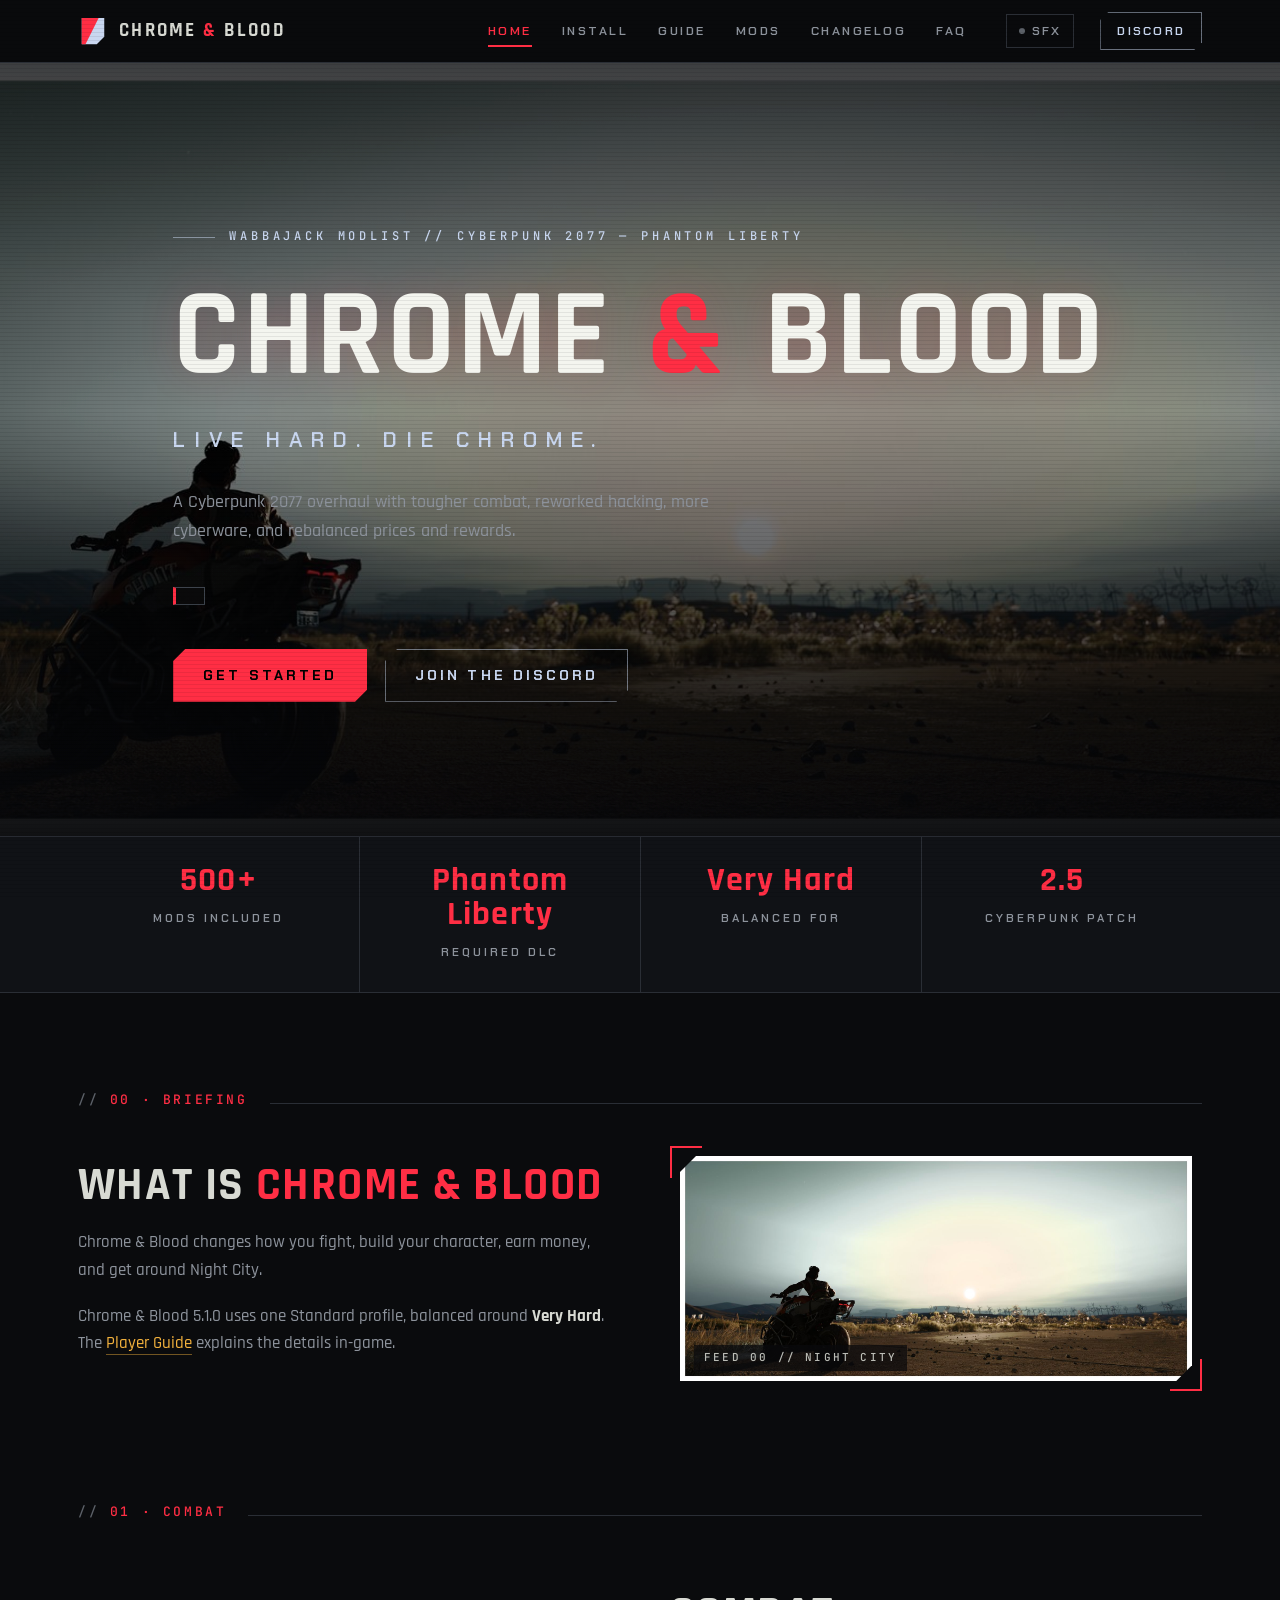
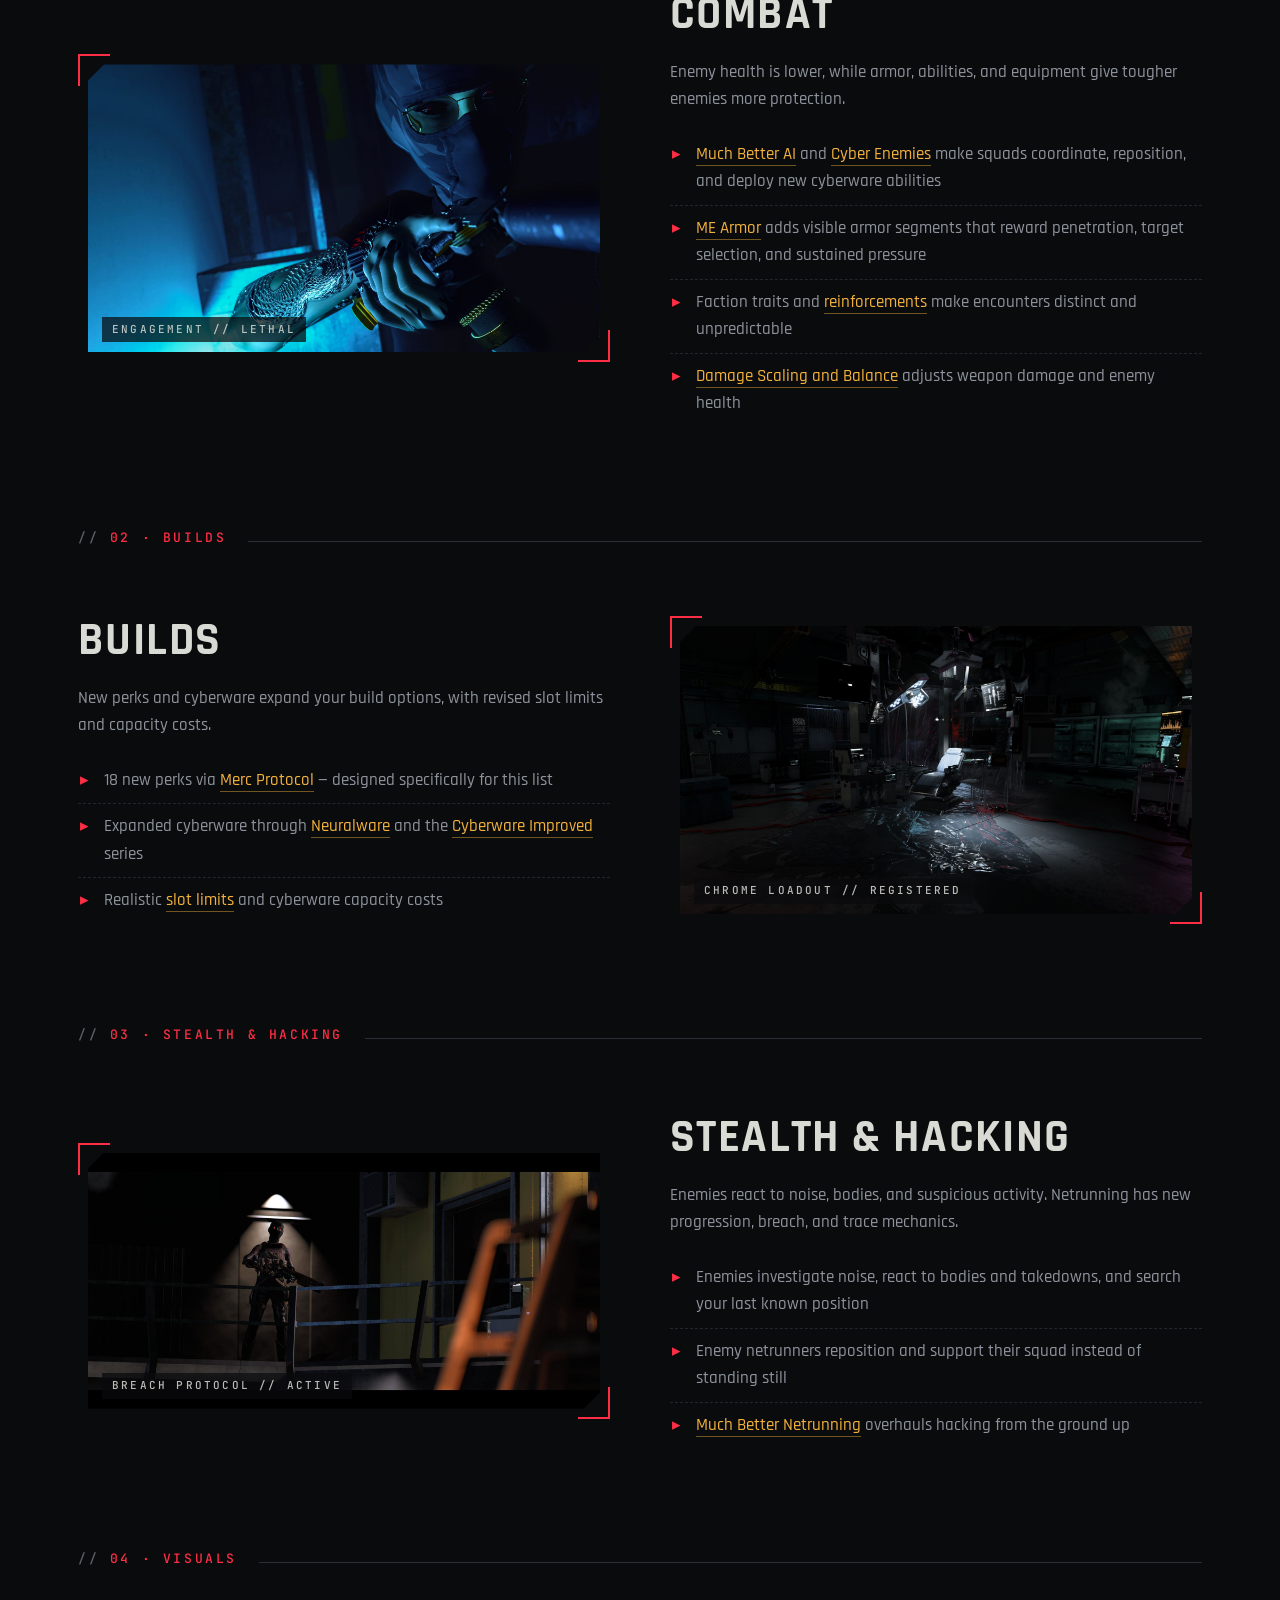
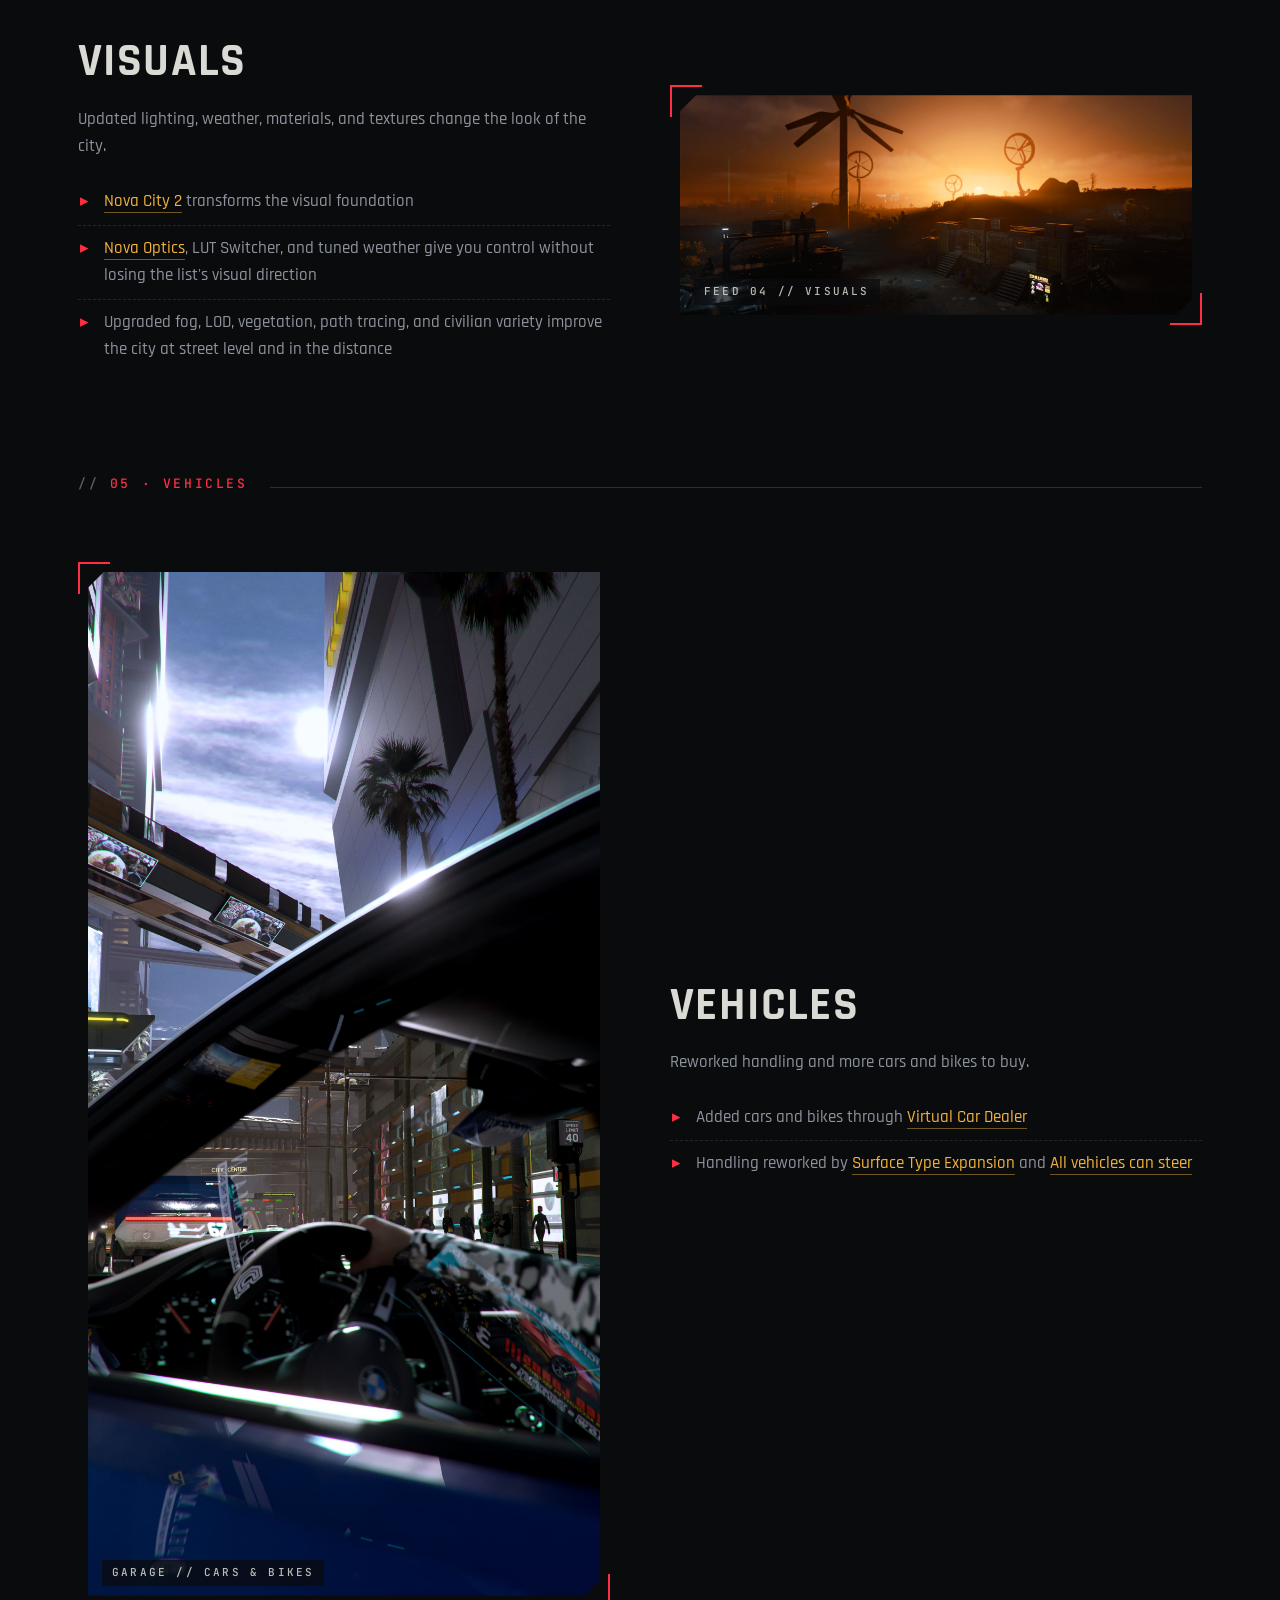
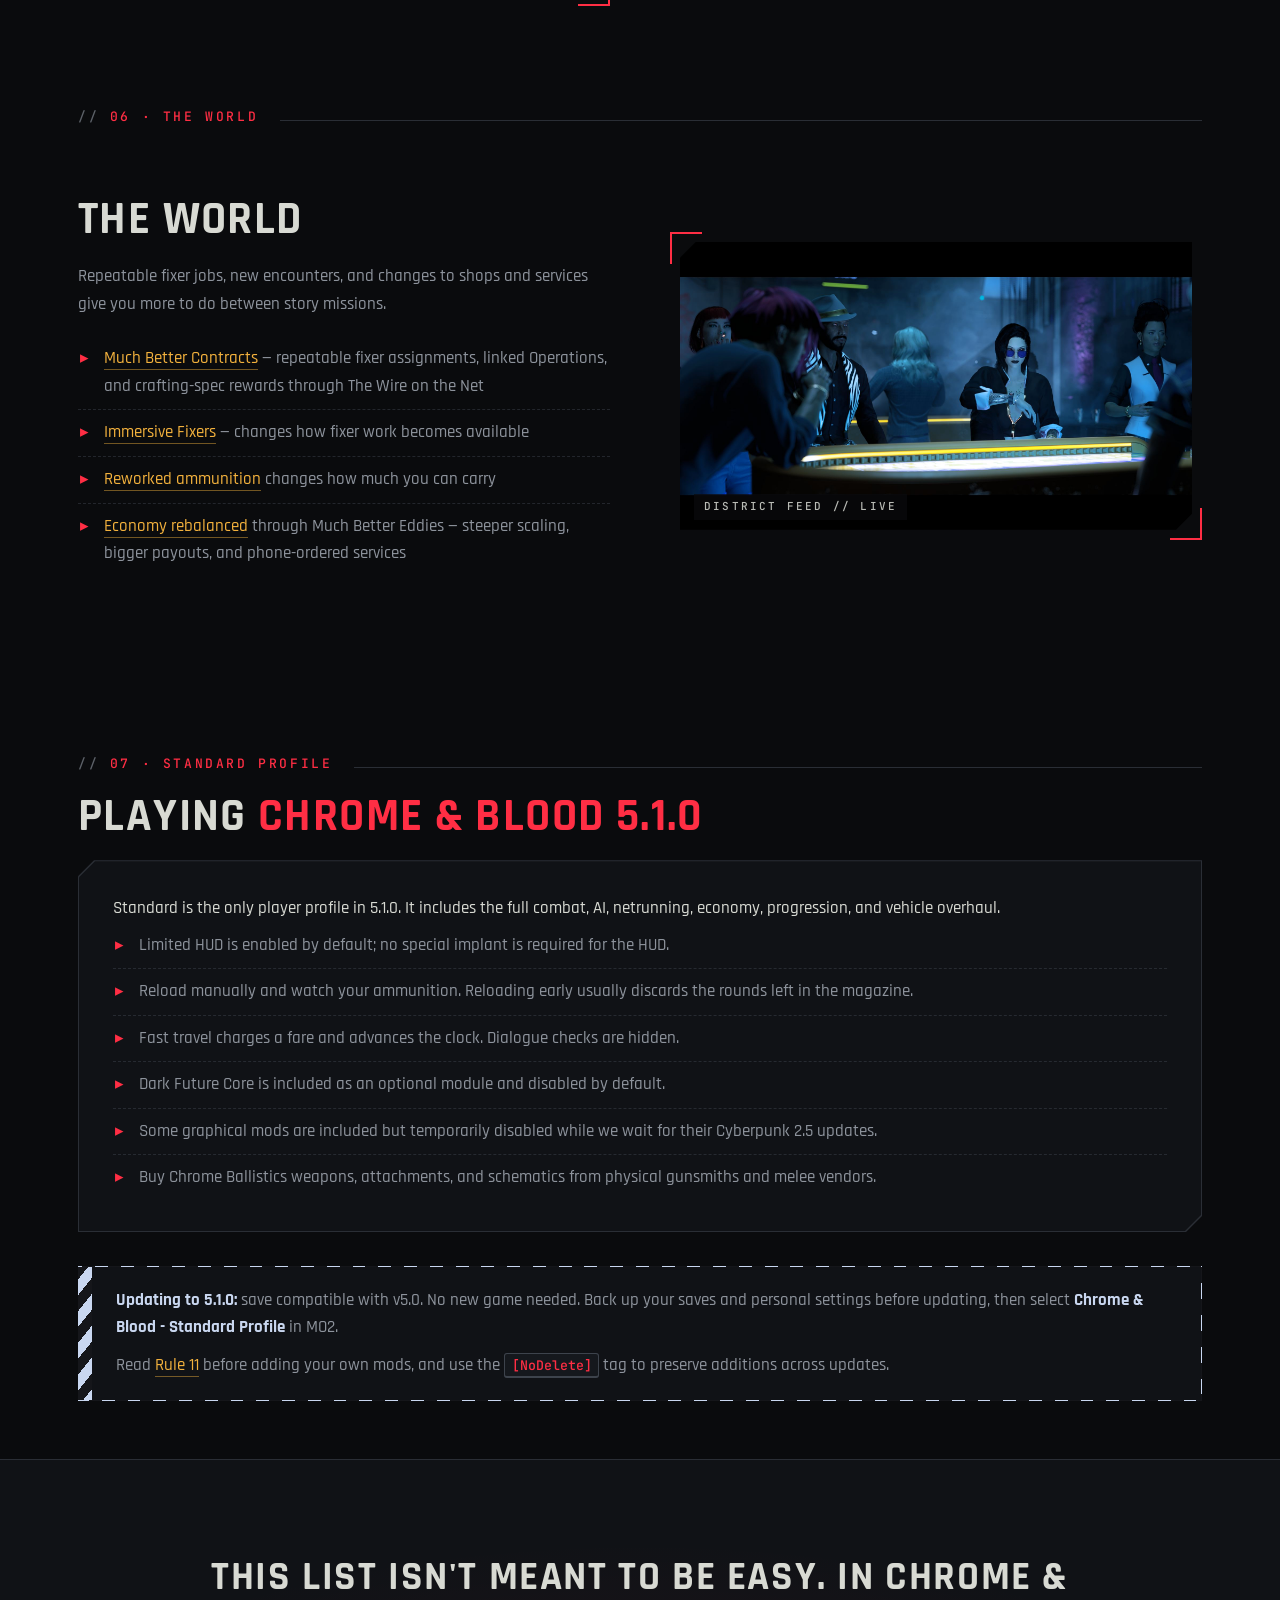
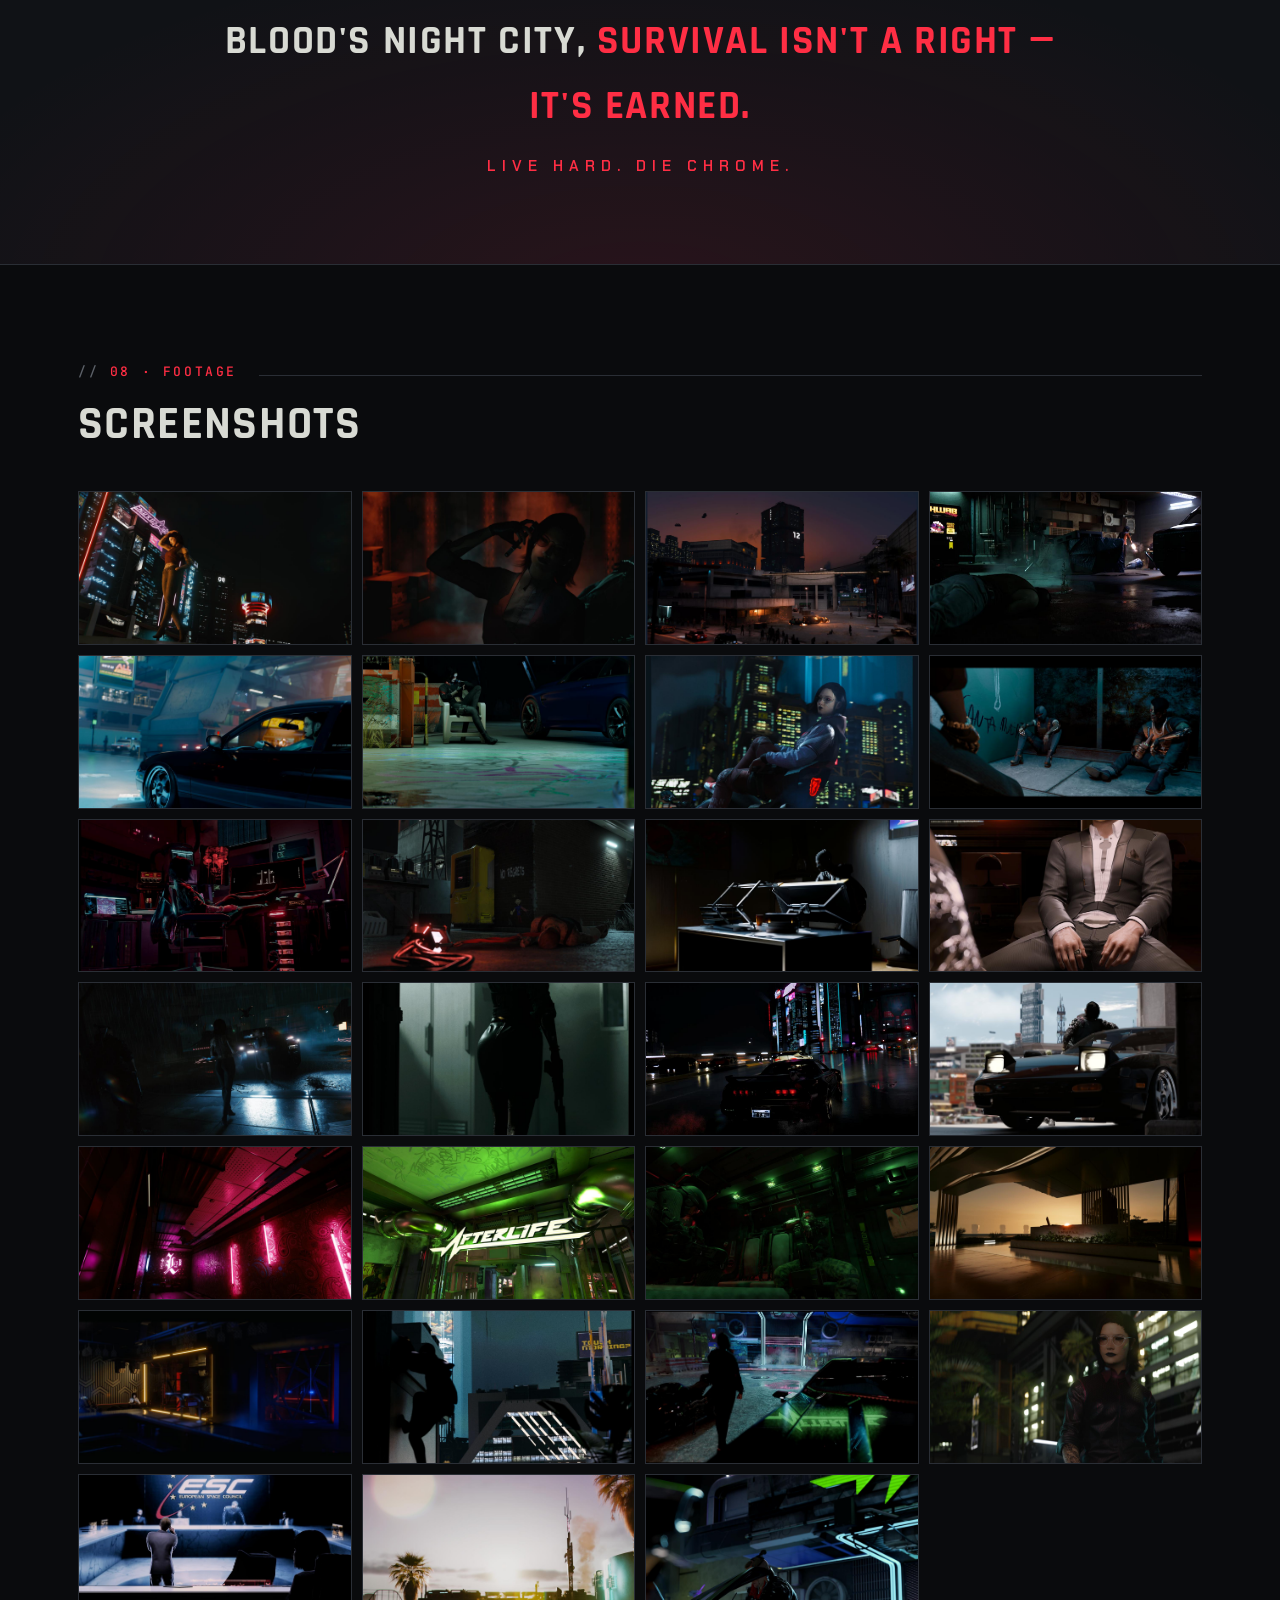
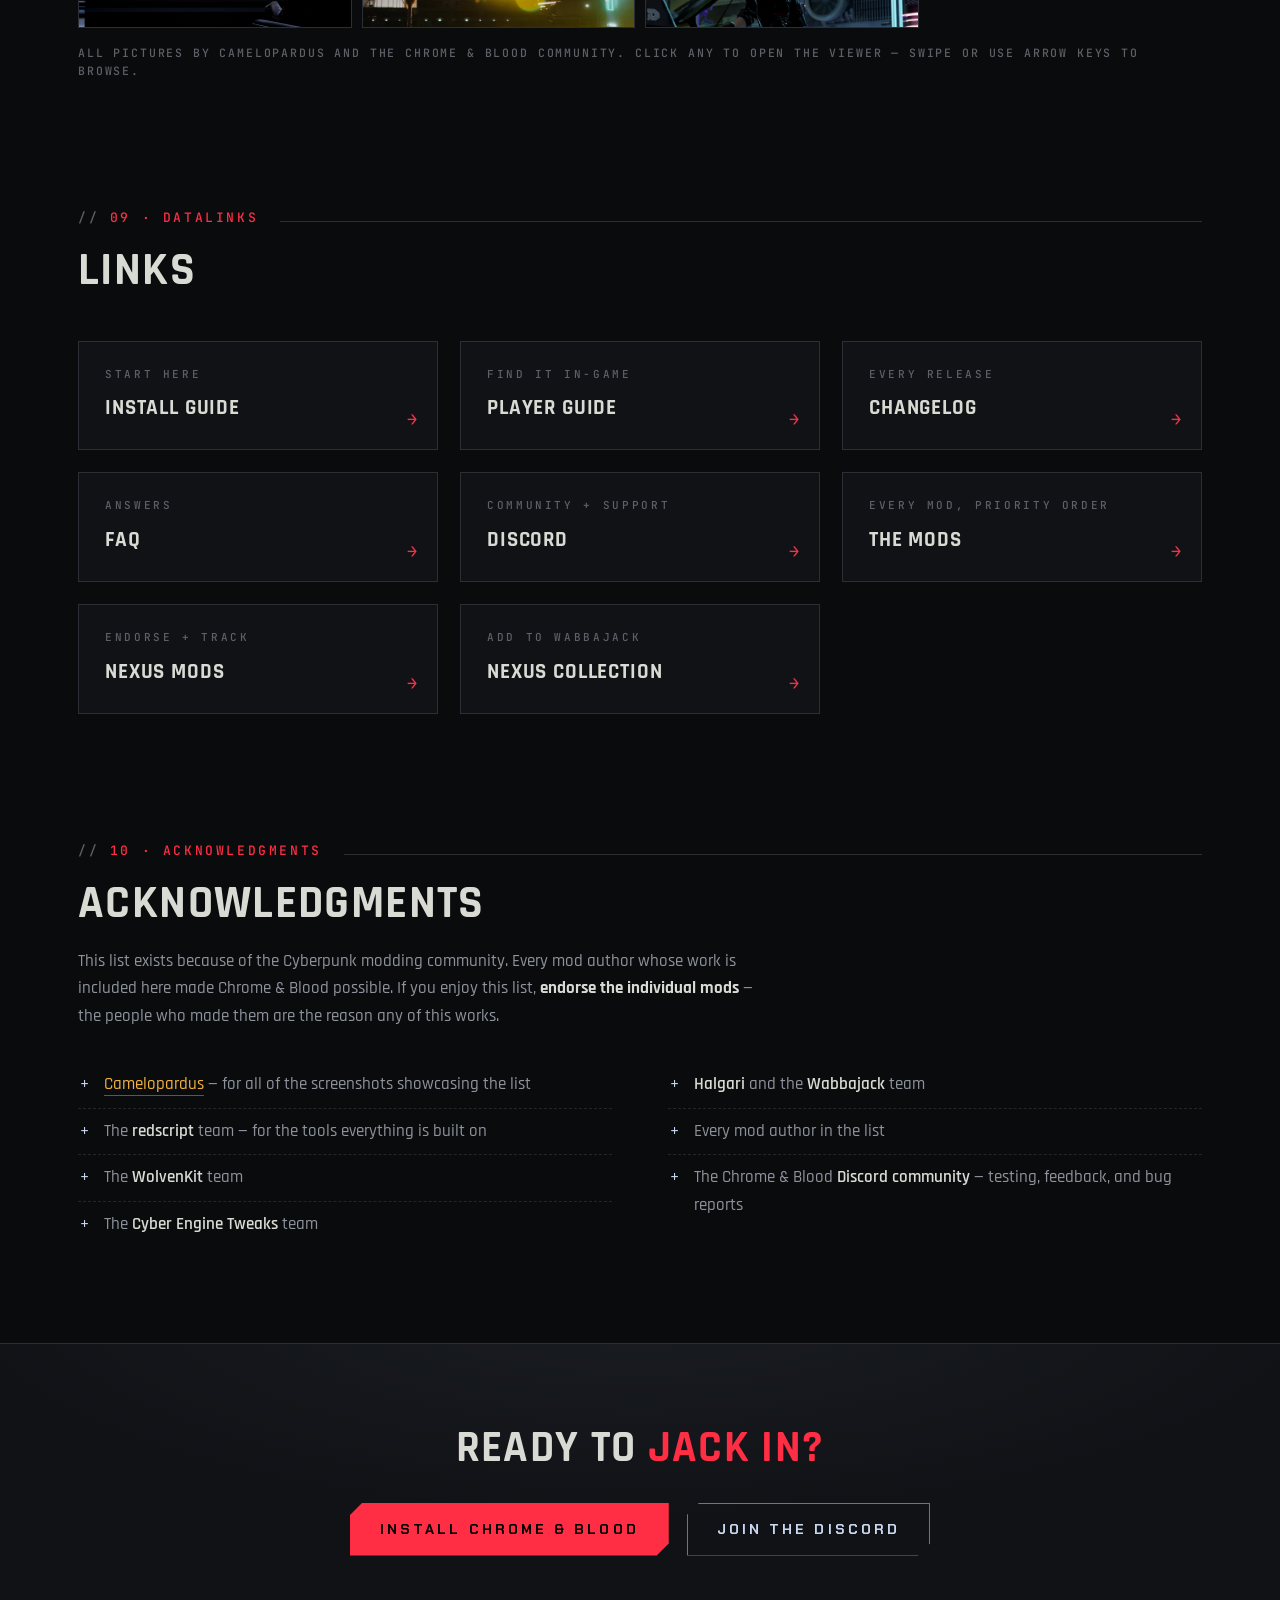
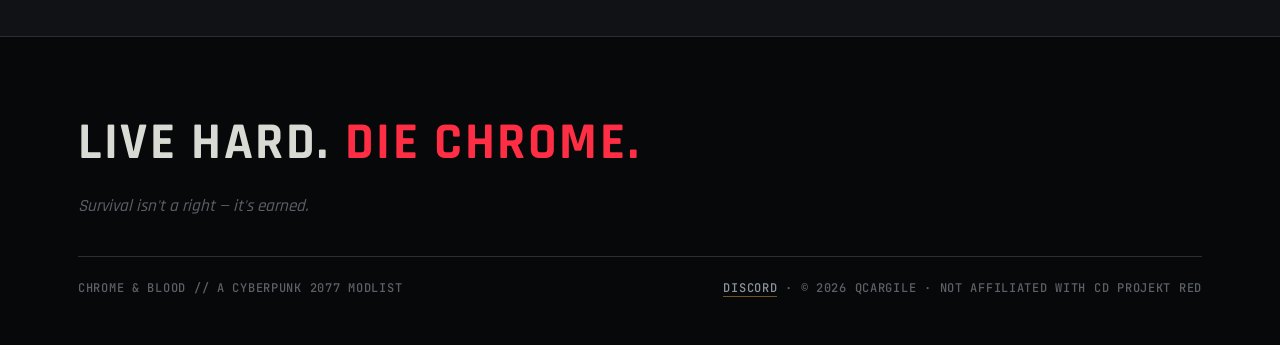
==== docs/index.html @ 41441ce8 "Publish Chrome and Blood 5.1.0 release notes" ====
<!DOCTYPE html>
<html lang="en">
<head>
<meta charset="UTF-8">
<meta name="viewport" content="width=device-width, initial-scale=1.0">
<title>Chrome &amp; Blood — A Cyberpunk 2077 Modlist</title>
<meta name="description" content="Chrome & Blood is a full overhaul of Cyberpunk 2077 for players who want Night City to fight back. One Standard profile, tuned for Very Hard. Combat is lethal, builds are everything, and nothing is handed to you.">
<meta property="og:title" content="Chrome &amp; Blood — Live Hard. Die Chrome.">
<meta property="og:description" content="A full overhaul of Cyberpunk 2077 for players who want Night City to fight back. One Standard profile. Tuned for Very Hard.">
<meta property="og:image" content="https://qcargile.github.io/Chrome-Blood/assets/img/banner.jpg">
<meta property="og:type" content="website">
<meta name="twitter:card" content="summary_large_image">
<meta name="theme-color" content="#0a0b0d">
<link rel="icon" href="data:image/svg+xml,%3Csvg xmlns='http://www.w3.org/2000/svg' viewBox='0 0 32 32'%3E%3Cpath d='M4 2h24v20l-8 8H4z' fill='%23c9d7f0'/%3E%3Cpath d='M22 2 8 30H4V2z' fill='%23ff2e44'/%3E%3C/svg%3E">
<link rel="preconnect" href="https://fonts.googleapis.com">
<link rel="preconnect" href="https://fonts.gstatic.com" crossorigin>
<link href="https://fonts.googleapis.com/css2?family=Rajdhani:wght@500;600;700&family=Chakra+Petch:wght@500;600;700&family=JetBrains+Mono:wght@400;500;700&display=swap" rel="stylesheet">
<link rel="stylesheet" href="assets/style.css?v=20261029a">
<noscript><style>.reveal { opacity: 1; transform: none; }</style></noscript>
</head>
<body>

<nav class="site-nav">
  <div class="wrap">
    <a class="brand" href="index.html">
      <svg class="brand-mark" viewBox="0 0 32 32" aria-hidden="true"><path d="M4 2h24v20l-8 8H4z" fill="#c9d7f0"/><path d="M22 2 8 30H4V2z" fill="#ff2e44"/></svg>
      <span class="brand-name">Chrome <b>&amp;</b> Blood</span>
    </a>
    <div class="nav-links">
      <a href="index.html">Home</a>
      <a href="install.html">Install</a>
      <a href="guide.html">Guide</a>
      <a href="mods.html">Mods</a>
      <a href="changelog.html">Changelog</a>
      <a href="faq.html">FAQ</a>
    </div>
    <a class="nav-cta" href="https://discord.gg/U65Nhdcns8" target="_blank" rel="noopener">Discord</a>
  </div>
</nav>

<header class="hero">
  <div class="hero-bg" aria-hidden="true"></div>
  <div class="hero-sweep" aria-hidden="true"></div>
  <div class="wrap hero-inner">
    <p class="hero-kicker">Wabbajack modlist // Cyberpunk 2077 — Phantom Liberty</p>
    <h1 class="hero-title">Chrome <span class="amp">&amp;</span> Blood</h1>
    <p class="hero-tag">Live Hard. Die Chrome.</p>
    <p class="hero-sub">A Cyberpunk 2077 overhaul with tougher combat, reworked hacking, more cyberware, and rebalanced prices and rewards.</p>
    <p class="rel-chip" id="relchip" hidden></p>
    <div class="btn-row">
      <a class="btn btn-primary" href="install.html">Get Started</a>
      <a class="btn btn-ghost" href="https://discord.gg/U65Nhdcns8" target="_blank" rel="noopener">Join the Discord</a>
    </div>
  </div>
</header>

<div class="stat-strip">
  <div class="wrap">
    <div class="stat"><b>500+</b><span>Mods Included</span></div>
    <div class="stat"><b>Phantom Liberty</b><span>Required DLC</span></div>
    <div class="stat"><b>Very Hard</b><span>Balanced For</span></div>
    <div class="stat"><b>2.5</b><span>Cyberpunk Patch</span></div>
  </div>
</div>

<section class="block" id="what">
  <div class="wrap">
    <div class="sec-head"><span class="sec-tag">00 · BRIEFING</span><span class="rule"></span></div>
    <div class="pillar reveal" style="padding-top:18px;">
      <div class="pillar-copy">
        <h2 class="sec-title">What is <span class="accent">Chrome &amp; Blood</span></h2>
        <p>Chrome &amp; Blood changes how you fight, build your character, earn money, and get around Night City.</p>
        <p>Chrome &amp; Blood 5.1.0 uses one Standard profile, balanced around <strong>Very Hard</strong>. The <a href="guide.html">Player Guide</a> explains the details in-game.</p>
      </div>
      <figure class="pillar-media frame reveal">
        <img src="assets/img/whatis.jpg" alt="V overlooking Night City" loading="lazy">
        <figcaption>FEED 00 // NIGHT CITY</figcaption>
      </figure>
    </div>
  </div>
</section>

<section class="block" id="systems" style="padding-top:30px;">
  <div class="wrap">
    <div class="sec-head"><span class="sec-tag">01 · COMBAT</span><span class="rule"></span></div>
    <div class="pillar flip">
      <div class="pillar-copy reveal">
        <h2 class="sec-title">Combat</h2>
        <p>Enemy health is lower, while armor, abilities, and equipment give tougher enemies more protection.</p>
        <ul class="feature-list">
          <li><a href="https://www.nexusmods.com/cyberpunk2077/mods/31402" target="_blank" rel="noopener">Much Better AI</a> and <a href="https://www.nexusmods.com/cyberpunk2077/mods/30585" target="_blank" rel="noopener">Cyber Enemies</a> make squads coordinate, reposition, and deploy new cyberware abilities</li>
          <li><a href="https://www.nexusmods.com/cyberpunk2077/mods/30548" target="_blank" rel="noopener">ME Armor</a> adds visible armor segments that reward penetration, target selection, and sustained pressure</li>
          <li>Faction traits and <a href="https://www.nexusmods.com/cyberpunk2077/mods/21532" target="_blank" rel="noopener">reinforcements</a> make encounters distinct and unpredictable</li>
          <li><a href="https://www.nexusmods.com/cyberpunk2077/mods/21865" target="_blank" rel="noopener">Damage Scaling and Balance</a> adjusts weapon damage and enemy health</li>
        </ul>
      </div>
      <figure class="pillar-media frame reveal">
        <img src="assets/img/combat.jpg" alt="Firefight in Night City" loading="lazy">
        <figcaption>ENGAGEMENT // LETHAL</figcaption>
      </figure>
    </div>

    <div class="sec-head" style="margin-top:50px;"><span class="sec-tag">02 · BUILDS</span><span class="rule"></span></div>
    <div class="pillar">
      <div class="pillar-copy reveal">
        <h2 class="sec-title">Builds</h2>
        <p>New perks and cyberware expand your build options, with revised slot limits and capacity costs.</p>
        <ul class="feature-list">
          <li>18 new perks via <a href="https://www.nexusmods.com/cyberpunk2077/mods/26751" target="_blank" rel="noopener">Merc Protocol</a> — designed specifically for this list</li>
          <li>Expanded cyberware through <a href="https://www.nexusmods.com/cyberpunk2077/mods/19798" target="_blank" rel="noopener">Neuralware</a> and the <a href="https://www.nexusmods.com/cyberpunk2077/mods/23554" target="_blank" rel="noopener">Cyberware Improved</a> series</li>
          <li>Realistic <a href="https://www.nexusmods.com/cyberpunk2077/mods/9429" target="_blank" rel="noopener">slot limits</a> and cyberware capacity costs</li>
        </ul>
      </div>
      <figure class="pillar-media frame reveal">
        <img src="assets/img/builds.jpg" alt="Character build showcase" loading="lazy">
        <figcaption>CHROME LOADOUT // REGISTERED</figcaption>
      </figure>
    </div>

    <div class="sec-head" style="margin-top:50px;"><span class="sec-tag">03 · STEALTH &amp; HACKING</span><span class="rule"></span></div>
    <div class="pillar flip">
      <div class="pillar-copy reveal">
        <h2 class="sec-title">Stealth &amp; Hacking</h2>
        <p>Enemies react to noise, bodies, and suspicious activity. Netrunning has new progression, breach, and trace mechanics.</p>
        <ul class="feature-list">
          <li>Enemies investigate noise, react to bodies and takedowns, and search your last known position</li>
          <li>Enemy netrunners reposition and support their squad instead of standing still</li>
          <li><a href="https://www.nexusmods.com/cyberpunk2077/mods/27237" target="_blank" rel="noopener">Much Better Netrunning</a> overhauls hacking from the ground up</li>
        </ul>
      </div>
      <figure class="pillar-media frame reveal">
        <img src="assets/img/stealth.jpg" alt="Netrunner breaching a network" loading="lazy">
        <figcaption>BREACH PROTOCOL // ACTIVE</figcaption>
      </figure>
    </div>

    <div class="sec-head" style="margin-top:50px;"><span class="sec-tag">04 · VISUALS</span><span class="rule"></span></div>
    <div class="pillar">
      <div class="pillar-copy reveal">
        <h2 class="sec-title">Visuals</h2>
        <p>Updated lighting, weather, materials, and textures change the look of the city.</p>
        <ul class="feature-list">
          <li><a href="https://www.nexusmods.com/cyberpunk2077/mods/12490" target="_blank" rel="noopener">Nova City 2</a> transforms the visual foundation</li>
          <li><a href="https://www.nexusmods.com/cyberpunk2077/mods/29190" target="_blank" rel="noopener">Nova Optics</a>, LUT Switcher, and tuned weather give you control without losing the list's visual direction</li>
          <li>Upgraded fog, LOD, vegetation, path tracing, and civilian variety improve the city at street level and in the distance</li>
        </ul>
      </div>
      <figure class="pillar-media frame reveal">
        <img src="assets/img/city.jpg" alt="Night City skyline" loading="lazy">
        <figcaption>FEED 04 // VISUALS</figcaption>
      </figure>
    </div>

    <div class="sec-head" style="margin-top:50px;"><span class="sec-tag">05 · VEHICLES</span><span class="rule"></span></div>
    <div class="pillar flip">
      <div class="pillar-copy reveal">
        <h2 class="sec-title">Vehicles</h2>
        <p>Reworked handling and more cars and bikes to buy.</p>
        <ul class="feature-list">
          <li>Added cars and bikes through <a href="https://www.nexusmods.com/cyberpunk2077/mods/4454" target="_blank" rel="noopener">Virtual Car Dealer</a></li>
          <li>Handling reworked by <a href="https://www.nexusmods.com/cyberpunk2077/mods/26332" target="_blank" rel="noopener">Surface Type Expansion</a> and <a href="https://www.nexusmods.com/cyberpunk2077/mods/18210" target="_blank" rel="noopener">All vehicles can steer</a></li>
        </ul>
      </div>
      <figure class="pillar-media frame reveal">
        <img src="assets/img/vehicles.jpg" alt="Vehicle on a Night City street" loading="lazy">
        <figcaption>GARAGE // CARS &amp; BIKES</figcaption>
      </figure>
    </div>

    <div class="sec-head" style="margin-top:50px;"><span class="sec-tag">06 · THE WORLD</span><span class="rule"></span></div>
    <div class="pillar">
      <div class="pillar-copy reveal">
        <h2 class="sec-title">The World</h2>
        <p>Repeatable fixer jobs, new encounters, and changes to shops and services give you more to do between story missions.</p>
        <ul class="feature-list">
          <li><a href="https://www.nexusmods.com/cyberpunk2077/mods/35142" target="_blank" rel="noopener">Much Better Contracts</a> — repeatable fixer assignments, linked Operations, and crafting-spec rewards through The Wire on the Net</li>
          <li><a href="https://www.nexusmods.com/cyberpunk2077/mods/15460" target="_blank" rel="noopener">Immersive Fixers</a> — changes how fixer work becomes available</li>
          <li><a href="https://www.nexusmods.com/cyberpunk2077/mods/32447" target="_blank" rel="noopener">Reworked ammunition</a> changes how much you can carry</li>
          <li><a href="https://www.nexusmods.com/cyberpunk2077/mods/30532" target="_blank" rel="noopener">Economy rebalanced</a> through Much Better Eddies — steeper scaling, bigger payouts, and phone-ordered services</li>
        </ul>
      </div>
      <figure class="pillar-media frame reveal">
        <img src="assets/img/world.jpg" alt="Street life in Night City" loading="lazy">
        <figcaption>DISTRICT FEED // LIVE</figcaption>
      </figure>
    </div>
  </div>
</section>

<section class="block" id="profiles">
  <div class="wrap">
    <div class="sec-head"><span class="sec-tag">07 · STANDARD PROFILE</span><span class="rule"></span></div>
    <h2 class="sec-title reveal">Playing <span class="accent">Chrome &amp; Blood 5.1.0</span></h2>
    <div class="panel reveal"><div class="panel-in">
      <p>Standard is the only player profile in 5.1.0. It includes the full combat, AI, netrunning, economy, progression, and vehicle overhaul.</p>
      <ul class="feature-list">
        <li>Limited HUD is enabled by default; no special implant is required for the HUD.</li>
        <li>Reload manually and watch your ammunition. Reloading early usually discards the rounds left in the magazine.</li>
        <li>Fast travel charges a fare and advances the clock. Dialogue checks are hidden.</li>
        <li>Dark Future Core is included as an optional module and disabled by default.</li>
        <li>Some graphical mods are included but temporarily disabled while we wait for their Cyberpunk 2.5 updates.</li>
        <li>Buy Chrome Ballistics weapons, attachments, and schematics from physical gunsmiths and melee vendors.</li>
      </ul>
    </div></div>
    <div class="callout reveal" style="margin-top:34px;">
      <p><strong>Updating to 5.1.0:</strong> save compatible with v5.0. No new game needed. Back up your saves and personal settings before updating, then select <strong>Chrome &amp; Blood - Standard Profile</strong> in MO2.</p>
      <p>Read <a href="mods.html#rule11">Rule 11</a> before adding your own mods, and use the <kbd>[NoDelete]</kbd> tag to preserve additions across updates.</p>
    </div>
  </div>
</section>

<div class="quote-band">
  <div class="wrap">
    <p class="big reveal">This list isn't meant to be easy. In Chrome &amp; Blood's Night City, <em>survival isn't a right — it's earned.</em></p>
    <p class="sign reveal">Live Hard. Die Chrome.</p>
  </div>
</div>

<section class="block" id="gallery">
  <div class="wrap">
    <div class="sec-head"><span class="sec-tag">08 · FOOTAGE</span><span class="rule"></span></div>
    <h2 class="sec-title reveal">Screenshots</h2>
    <div class="gallery reveal">
      <a class="g-cell" href="assets/img/gallery/1w5t08s.jpg" target="_blank" rel="noopener"><img src="assets/img/gallery/1w5t08s.jpg" alt="Chrome &amp; Blood screenshot" loading="lazy"></a>
      <a class="g-cell" href="assets/img/gallery/2ikbafb.jpg" target="_blank" rel="noopener"><img src="assets/img/gallery/2ikbafb.jpg" alt="Chrome &amp; Blood screenshot" loading="lazy"></a>
      <a class="g-cell" href="assets/img/gallery/2pk3lmb.jpg" target="_blank" rel="noopener"><img src="assets/img/gallery/2pk3lmb.jpg" alt="Chrome &amp; Blood screenshot" loading="lazy"></a>
      <a class="g-cell" href="assets/img/gallery/38lnjyy.jpg" target="_blank" rel="noopener"><img src="assets/img/gallery/38lnjyy.jpg" alt="Chrome &amp; Blood screenshot" loading="lazy"></a>
      <a class="g-cell" href="assets/img/gallery/6jbh0up.jpg" target="_blank" rel="noopener"><img src="assets/img/gallery/6jbh0up.jpg" alt="Chrome &amp; Blood screenshot" loading="lazy"></a>
      <a class="g-cell" href="assets/img/gallery/7euhwqc.jpg" target="_blank" rel="noopener"><img src="assets/img/gallery/7euhwqc.jpg" alt="Chrome &amp; Blood screenshot" loading="lazy"></a>
      <a class="g-cell" href="assets/img/gallery/bike.jpg" target="_blank" rel="noopener"><img src="assets/img/gallery/bike.jpg" alt="Chrome &amp; Blood screenshot" loading="lazy"></a>
      <a class="g-cell" href="assets/img/gallery/cvdlmmg.jpg" target="_blank" rel="noopener"><img src="assets/img/gallery/cvdlmmg.jpg" alt="Chrome &amp; Blood screenshot" loading="lazy"></a>
      <a class="g-cell" href="assets/img/gallery/dued2hf.jpg" target="_blank" rel="noopener"><img src="assets/img/gallery/dued2hf.jpg" alt="Chrome &amp; Blood screenshot" loading="lazy"></a>
      <a class="g-cell" href="assets/img/gallery/flxk7yj.jpg" target="_blank" rel="noopener"><img src="assets/img/gallery/flxk7yj.jpg" alt="Chrome &amp; Blood screenshot" loading="lazy"></a>
      <a class="g-cell" href="assets/img/gallery/gvxfqqs.jpg" target="_blank" rel="noopener"><img src="assets/img/gallery/gvxfqqs.jpg" alt="Chrome &amp; Blood screenshot" loading="lazy"></a>
      <a class="g-cell" href="assets/img/gallery/h3crv6w.jpg" target="_blank" rel="noopener"><img src="assets/img/gallery/h3crv6w.jpg" alt="Chrome &amp; Blood screenshot" loading="lazy"></a>
      <a class="g-cell" href="assets/img/gallery/h9rkamn.jpg" target="_blank" rel="noopener"><img src="assets/img/gallery/h9rkamn.jpg" alt="Chrome &amp; Blood screenshot" loading="lazy"></a>
      <a class="g-cell" href="assets/img/gallery/j3chdeb.jpg" target="_blank" rel="noopener"><img src="assets/img/gallery/j3chdeb.jpg" alt="Chrome &amp; Blood screenshot" loading="lazy"></a>
      <a class="g-cell" href="assets/img/gallery/k7xoofi.jpg" target="_blank" rel="noopener"><img src="assets/img/gallery/k7xoofi.jpg" alt="Chrome &amp; Blood screenshot" loading="lazy"></a>
      <a class="g-cell" href="assets/img/gallery/kfc2y01.jpg" target="_blank" rel="noopener"><img src="assets/img/gallery/kfc2y01.jpg" alt="Chrome &amp; Blood screenshot" loading="lazy"></a>
      <a class="g-cell" href="assets/img/gallery/photomode-09072025-225559.jpg" target="_blank" rel="noopener"><img src="assets/img/gallery/photomode-09072025-225559.jpg" alt="Chrome &amp; Blood screenshot" loading="lazy"></a>
      <a class="g-cell" href="assets/img/gallery/photomode-10072025-183859.jpg" target="_blank" rel="noopener"><img src="assets/img/gallery/photomode-10072025-183859.jpg" alt="Chrome &amp; Blood screenshot" loading="lazy"></a>
      <a class="g-cell" href="assets/img/gallery/photomode-10072025-213729.jpg" target="_blank" rel="noopener"><img src="assets/img/gallery/photomode-10072025-213729.jpg" alt="Chrome &amp; Blood screenshot" loading="lazy"></a>
      <a class="g-cell" href="assets/img/gallery/photomode-25072025-181600.jpg" target="_blank" rel="noopener"><img src="assets/img/gallery/photomode-25072025-181600.jpg" alt="Chrome &amp; Blood screenshot" loading="lazy"></a>
      <a class="g-cell" href="assets/img/gallery/qt01hdl.jpg" target="_blank" rel="noopener"><img src="assets/img/gallery/qt01hdl.jpg" alt="Chrome &amp; Blood screenshot" loading="lazy"></a>
      <a class="g-cell" href="assets/img/gallery/rstllgn.jpg" target="_blank" rel="noopener"><img src="assets/img/gallery/rstllgn.jpg" alt="Chrome &amp; Blood screenshot" loading="lazy"></a>
      <a class="g-cell" href="assets/img/gallery/s0r6eun.jpg" target="_blank" rel="noopener"><img src="assets/img/gallery/s0r6eun.jpg" alt="Chrome &amp; Blood screenshot" loading="lazy"></a>
      <a class="g-cell" href="assets/img/gallery/sacov4c.jpg" target="_blank" rel="noopener"><img src="assets/img/gallery/sacov4c.jpg" alt="Chrome &amp; Blood screenshot" loading="lazy"></a>
      <a class="g-cell" href="assets/img/gallery/uua9v58.jpg" target="_blank" rel="noopener"><img src="assets/img/gallery/uua9v58.jpg" alt="Chrome &amp; Blood screenshot" loading="lazy"></a>
      <a class="g-cell" href="assets/img/gallery/uvk4rca.jpg" target="_blank" rel="noopener"><img src="assets/img/gallery/uvk4rca.jpg" alt="Chrome &amp; Blood screenshot" loading="lazy"></a>
      <a class="g-cell" href="assets/img/gallery/wt20eks.jpg" target="_blank" rel="noopener"><img src="assets/img/gallery/wt20eks.jpg" alt="Chrome &amp; Blood screenshot" loading="lazy"></a>
    </div>
    <p class="gallery-credit">All pictures by Camelopardus and the Chrome &amp; Blood community. Click any to open the viewer — swipe or use arrow keys to browse.</p>
  </div>
</section>

<section class="block" id="links">
  <div class="wrap">
    <div class="sec-head"><span class="sec-tag">09 · DATALINKS</span><span class="rule"></span></div>
    <h2 class="sec-title reveal">Links</h2>
    <div class="links-grid">
      <a class="link-card reveal" href="install.html"><span class="lc-label">Start here</span><span class="lc-name">Install Guide</span><span class="lc-arrow">→</span></a>
      <a class="link-card reveal" href="guide.html"><span class="lc-label">Find it in-game</span><span class="lc-name">Player Guide</span><span class="lc-arrow">→</span></a>
      <a class="link-card reveal" href="changelog.html"><span class="lc-label">Every release</span><span class="lc-name">Changelog</span><span class="lc-arrow">→</span></a>
      <a class="link-card reveal" href="faq.html"><span class="lc-label">Answers</span><span class="lc-name">FAQ</span><span class="lc-arrow">→</span></a>
      <a class="link-card reveal" href="https://discord.gg/U65Nhdcns8" target="_blank" rel="noopener"><span class="lc-label">Community + support</span><span class="lc-name">Discord</span><span class="lc-arrow">→</span></a>
      <a class="link-card reveal" href="mods.html"><span class="lc-label">Every mod, priority order</span><span class="lc-name">The Mods</span><span class="lc-arrow">→</span></a>
      <a class="link-card reveal" href="https://www.nexusmods.com/cyberpunk2077/mods/20942" target="_blank" rel="noopener"><span class="lc-label">Endorse + track</span><span class="lc-name">Nexus Mods</span><span class="lc-arrow">→</span></a>
      <a class="link-card reveal" href="https://www.nexusmods.com/games/cyberpunk2077/collections/lrcdrr" target="_blank" rel="noopener"><span class="lc-label">Add to Wabbajack</span><span class="lc-name">Nexus Collection</span><span class="lc-arrow">→</span></a>
    </div>
  </div>
</section>

<section class="block" id="credits">
  <div class="wrap">
    <div class="sec-head"><span class="sec-tag">10 · ACKNOWLEDGMENTS</span><span class="rule"></span></div>
    <h2 class="sec-title reveal">Acknowledgments</h2>
    <p class="reveal" style="color:var(--text-dim); max-width:680px;">This list exists because of the Cyberpunk modding community. Every mod author whose work is included here made Chrome &amp; Blood possible. If you enjoy this list, <strong style="color:var(--text)">endorse the individual mods</strong> — the people who made them are the reason any of this works.</p>
    <div class="ack-cols reveal">
      <ul class="feature-list">
        <li><a href="https://www.nexusmods.com/profile/camelopardus42" target="_blank" rel="noopener">Camelopardus</a> — for all of the screenshots showcasing the list</li>
        <li>The <strong>redscript</strong> team — for the tools everything is built on</li>
        <li>The <strong>WolvenKit</strong> team</li>
        <li>The <strong>Cyber Engine Tweaks</strong> team</li>
      </ul>
      <ul class="feature-list">
        <li><strong>Halgari</strong> and the <strong>Wabbajack</strong> team</li>
        <li>Every mod author in the list</li>
        <li>The Chrome &amp; Blood <strong>Discord community</strong> — testing, feedback, and bug reports</li>
      </ul>
    </div>
  </div>
</section>

<div class="cta-band">
  <div class="wrap">
    <h2 class="reveal">Ready to <span class="accent">jack in?</span></h2>
    <div class="btn-row reveal" style="margin-top:30px;">
      <a class="btn btn-primary" href="install.html">Install Chrome &amp; Blood</a>
      <a class="btn btn-ghost" href="https://discord.gg/U65Nhdcns8" target="_blank" rel="noopener">Join the Discord</a>
    </div>
  </div>
</div>

<footer class="site-footer">
  <div class="wrap">
    <p class="footer-sign"><span class="lh">Live Hard.</span> <span class="dc">Die Chrome.</span></p>
    <p class="footer-quote">Survival isn't a right — it's earned.</p>
    <div class="footer-meta">
      <span>CHROME &amp; BLOOD // A CYBERPUNK 2077 MODLIST</span>
      <span><a href="https://discord.gg/U65Nhdcns8" target="_blank" rel="noopener">DISCORD</a> · &copy; 2026 QCARGILE · NOT AFFILIATED WITH CD PROJEKT RED</span>
    </div>
  </div>
</footer>

<script src="assets/site.js?v=20261029a"></script>
<script>
(function () {
  var pool = ["city.jpg", "vehicles.jpg", "world.jpg", "whatis.jpg"];
  var pick = pool[Math.floor(Math.random() * pool.length)];
  if (pick !== "city.jpg") {
    document.querySelector(".hero-bg").style.backgroundImage = "url('assets/img/" + pick + "')";
  }

  fetch("https://raw.githubusercontent.com/qcargile/Chrome-Blood/main/changelog.md?release=5.1.0")
    .then(function (r) { return r.ok ? r.text() : Promise.reject(); })
    .then(function (md) {
      var m = md.match(/<summary>\s*(v[\d.]+(?:\s+[^<\n–-]+?)?)\s*[–-]\s*([^<\n]+?)\s*<\/summary>/);
      if (!m) return;
      var chip = document.getElementById("relchip");
      chip.innerHTML = '<i>CURRENT RELEASE</i> <b>' + m[1] + '</b> // ' + m[2].toUpperCase();
      chip.hidden = false;
    })
    .catch(function () {});
})();
</script>
</body>
</html>
---- docs/assets/style.css ----
:root {
  --bg: #0a0b0d;
  --bg2: #101216;
  --bg3: #15181d;
  --line: #2a2e35;
  --line-bright: #3d434c;
  --primary: #ff2e44;
  --primary-dim: rgba(255, 46, 68, 0.55);
  --primary-faint: rgba(255, 46, 68, 0.12);
  --secondary: #c9d7f0;
  --secondary-dim: rgba(201, 215, 240, 0.50);
  --secondary-faint: rgba(201, 215, 240, 0.08);
  --gold: #f2b13d;
  --gold-bright: #ffcf6a;
  --gold-dim: rgba(242, 177, 61, 0.45);
  --blood: #ff2e44;
  --blood-dim: rgba(255, 46, 68, 0.55);
  --blood-faint: rgba(255, 46, 68, 0.10);
  --text: #d8dad3;
  --text-dim: #8d939c;
  --text-faint: #5c6168;
  --display: "Rajdhani", sans-serif;
  --label: "Chakra Petch", sans-serif;
  --mono: "JetBrains Mono", monospace;
  --notch: 16px;
}

* { margin: 0; padding: 0; box-sizing: border-box; }

html { scroll-behavior: smooth; scroll-padding-top: 84px; }

body {
  background: var(--bg);
  color: var(--text);
  font-family: var(--display);
  font-weight: 500;
  font-size: 17px;
  line-height: 1.62;
  -webkit-font-smoothing: antialiased;
  overflow-x: hidden;
}

body::after {
  content: "";
  position: fixed;
  inset: 0;
  pointer-events: none;
  z-index: 9999;
  background: repeating-linear-gradient(0deg, transparent 0 3px, rgba(0, 0, 0, 0.14) 3px 4px);
  opacity: 0.5;
}

::selection { background: var(--primary); color: #fff; }

a { color: var(--gold); text-decoration: none; border-bottom: 1px solid var(--gold-dim); transition: border-color 0.15s, color 0.15s; }
a:hover { color: var(--gold-bright); border-bottom-color: var(--gold-bright); }
a:focus-visible, button:focus-visible { outline: 2px solid var(--primary); outline-offset: 2px; }

img { max-width: 100%; display: block; }

.wrap { max-width: 1180px; margin: 0 auto; padding: 0 28px; }

h1, h2, h3, h4 { font-family: var(--display); font-weight: 700; text-transform: uppercase; line-height: 1.1; letter-spacing: 0.03em; }

kbd {
  font-family: var(--mono);
  font-size: 0.78em;
  background: var(--bg3);
  border: 1px solid var(--line-bright);
  border-bottom-width: 2px;
  border-radius: 3px;
  padding: 0.15em 0.5em;
  color: var(--primary);
  white-space: nowrap;
}

.site-nav {
  position: sticky;
  top: 0;
  z-index: 100;
  background: rgba(10, 11, 13, 0.88);
  backdrop-filter: blur(10px);
  border-bottom: 1px solid var(--line);
}

.site-nav .wrap {
  display: flex;
  align-items: center;
  gap: 26px;
  min-height: 62px;
  flex-wrap: wrap;
  padding-top: 8px;
  padding-bottom: 8px;
}

.brand {
  display: flex;
  align-items: center;
  gap: 11px;
  border-bottom: none;
  margin-right: auto;
}
.brand:hover { border-bottom: none; }

.brand-mark {
  width: 30px;
  height: 30px;
  flex: none;
}

.brand-name {
  font-family: var(--display);
  font-weight: 700;
  font-size: 19px;
  letter-spacing: 0.12em;
  text-transform: uppercase;
  color: var(--text);
}
.brand-name b { color: var(--primary); font-weight: 700; }

.nav-links { display: flex; gap: 4px; flex-wrap: wrap; }

.nav-links a {
  font-family: var(--label);
  font-weight: 600;
  font-size: 12.5px;
  letter-spacing: 0.2em;
  text-transform: uppercase;
  color: var(--text-dim);
  padding: 8px 13px;
  border-bottom: none;
  position: relative;
}
.nav-links a:hover { color: var(--text); }
.nav-links a.active { color: var(--primary); }
.nav-links a.active::after {
  content: "";
  position: absolute;
  left: 13px;
  right: 13px;
  bottom: 2px;
  height: 2px;
  background: var(--primary);
}

.nav-cta {
  font-family: var(--label);
  font-weight: 600;
  font-size: 12.5px;
  letter-spacing: 0.18em;
  text-transform: uppercase;
  color: var(--secondary);
  border: 1px solid var(--secondary-dim);
  padding: 8px 16px;
  clip-path: polygon(8px 0, 100% 0, 100% calc(100% - 8px), calc(100% - 8px) 100%, 0 100%, 0 8px);
  transition: background 0.15s, color 0.15s;
}
.nav-cta:hover { background: var(--secondary); color: #000; border-bottom-color: transparent; }

.hero {
  position: relative;
  min-height: 86vh;
  display: flex;
  flex-direction: column;
  justify-content: center;
  overflow: hidden;
  border-bottom: 1px solid var(--line);
}

.hero-bg {
  position: absolute;
  inset: 0;
  background-image: url("img/city.jpg");
  background-size: cover;
  background-position: center 30%;
  filter: saturate(1.08) contrast(1.04);
}

.hero-bg::after {
  content: "";
  position: absolute;
  inset: 0;
  background: linear-gradient(180deg, rgba(10, 11, 13, 0.78) 0%, rgba(10, 11, 13, 0.45) 45%, rgba(10, 11, 13, 0.96) 100%);
}

.hero-sweep {
  position: absolute;
  left: 0;
  right: 0;
  top: -4px;
  height: 3px;
  background: linear-gradient(90deg, transparent, var(--secondary), transparent);
  opacity: 0;
  animation: sweep 2.6s cubic-bezier(0.6, 0, 0.3, 1) 0.4s 1;
}
@keyframes sweep {
  0% { top: 0; opacity: 0.9; }
  100% { top: 100%; opacity: 0; }
}

.hero-inner { position: relative; padding: 120px 0 90px; }

.hero-kicker {
  font-family: var(--mono);
  font-size: 12px;
  letter-spacing: 0.32em;
  text-transform: uppercase;
  color: var(--secondary);
  margin-bottom: 22px;
  display: flex;
  align-items: center;
  gap: 14px;
}
.hero-kicker::before { content: ""; width: 42px; height: 1px; background: var(--secondary-dim); }

.hero-title {
  font-size: clamp(56px, 10vw, 124px);
  letter-spacing: 0.02em;
  color: #f4f5ef;
  text-shadow: 0 0 42px rgba(255, 46, 68, 0.16);
  animation: glitch-in 0.7s steps(8) 0.15s both;
}
.hero-title .amp { color: var(--blood); padding: 0 0.06em; }

@keyframes glitch-in {
  0% { opacity: 0; transform: translateX(-8px); clip-path: inset(0 0 70% 0); text-shadow: -4px 0 var(--blood), 4px 0 var(--secondary); }
  35% { opacity: 1; clip-path: inset(30% 0 20% 0); text-shadow: 3px 0 var(--blood), -3px 0 var(--secondary); }
  70% { clip-path: inset(0 0 0 0); transform: translateX(2px); text-shadow: -2px 0 var(--blood), 2px 0 var(--secondary); }
  100% { transform: none; text-shadow: 0 0 42px rgba(255, 46, 68, 0.16); }
}

.hero-tag {
  font-family: var(--label);
  font-weight: 600;
  font-size: clamp(15px, 2.2vw, 21px);
  letter-spacing: 0.42em;
  text-transform: uppercase;
  color: var(--secondary);
  margin: 18px 0 30px;
}

.hero-sub { max-width: 560px; color: var(--text-dim); font-size: 18px; margin-bottom: 42px; }

.btn-row { display: flex; gap: 18px; flex-wrap: wrap; }

.btn {
  font-family: var(--label);
  font-weight: 700;
  font-size: 14px;
  letter-spacing: 0.22em;
  text-transform: uppercase;
  padding: 15px 30px;
  border: none;
  cursor: pointer;
  clip-path: polygon(12px 0, 100% 0, 100% calc(100% - 12px), calc(100% - 12px) 100%, 0 100%, 0 12px);
  transition: transform 0.12s, filter 0.12s, background 0.15s, color 0.15s;
  display: inline-block;
}
.btn:hover { transform: translate(-1px, -1px); border-bottom-color: transparent; }
.btn:active { transform: translate(1px, 1px); }

.btn-primary { background: var(--primary); color: #000; }
.btn-primary:hover { filter: brightness(1.08); color: #000; }

.btn-ghost { background: transparent; color: var(--secondary); box-shadow: inset 0 0 0 1px var(--secondary-dim); }
.btn-ghost:hover { background: var(--secondary-faint); color: var(--secondary); }

.stat-strip { border-bottom: 1px solid var(--line); background: var(--bg2); }

.stat-strip .wrap {
  display: grid;
  grid-template-columns: repeat(4, 1fr);
}

.stat {
  padding: 26px 24px;
  border-left: 1px solid var(--line);
  text-align: center;
}
.stat:first-child { border-left: none; }

.stat b {
  display: block;
  font-family: var(--display);
  font-weight: 700;
  font-size: 34px;
  letter-spacing: 0.03em;
  color: var(--primary);
  line-height: 1;
  margin-bottom: 7px;
}
.stat span {
  font-family: var(--label);
  font-size: 11.5px;
  font-weight: 600;
  letter-spacing: 0.26em;
  text-transform: uppercase;
  color: var(--text-dim);
}

section.block { padding: 96px 0 30px; }
section.block:last-of-type { padding-bottom: 96px; }

.sec-head { display: flex; align-items: baseline; gap: 22px; margin-bottom: 18px; }

.sec-tag {
  font-family: var(--mono);
  font-size: 13px;
  letter-spacing: 0.2em;
  color: var(--primary);
  white-space: nowrap;
}
.sec-tag::before { content: "// "; color: var(--text-faint); }

.sec-head .rule { flex: 1; height: 1px; background: var(--line); }

.sec-title { font-size: clamp(30px, 4.4vw, 46px); margin-bottom: 18px; }
.sec-title .accent { color: var(--primary); }

.pillar {
  display: grid;
  grid-template-columns: 1fr 1fr;
  gap: 60px;
  align-items: center;
  padding: 50px 0;
}
.pillar.flip .pillar-media { order: -1; }

.pillar-copy p { color: var(--text-dim); margin-bottom: 18px; }
.pillar-copy p strong { color: var(--text); }

.feature-list { list-style: none; }
.feature-list li {
  padding: 9px 0 9px 26px;
  position: relative;
  color: var(--text-dim);
  border-top: 1px dashed rgba(61, 67, 76, 0.5);
}
.feature-list li:first-child { border-top: none; }
.feature-list li::before {
  content: "▸";
  position: absolute;
  left: 2px;
  color: var(--primary);
}
.feature-list li strong { color: var(--text); font-weight: 600; }

.frame { position: relative; padding: 10px; }
.frame img {
  width: 100%;
  clip-path: polygon(var(--notch) 0, 100% 0, 100% calc(100% - var(--notch)), calc(100% - var(--notch)) 100%, 0 100%, 0 var(--notch));
  filter: saturate(1.05);
}
.frame::before, .frame::after {
  content: "";
  position: absolute;
  width: 30px;
  height: 30px;
  pointer-events: none;
}
.frame::before { top: 0; left: 0; border-top: 2px solid var(--primary); border-left: 2px solid var(--primary); }
.frame::after { bottom: 0; right: 0; border-bottom: 2px solid var(--primary); border-right: 2px solid var(--primary); }

.frame figcaption {
  position: absolute;
  bottom: 20px;
  left: 24px;
  font-family: var(--mono);
  font-size: 11px;
  letter-spacing: 0.2em;
  text-transform: uppercase;
  color: rgba(216, 218, 211, 0.85);
  background: rgba(10, 11, 13, 0.72);
  padding: 4px 10px;
}

.panel {
  position: relative;
  background: var(--line);
  clip-path: polygon(var(--notch) 0, 100% 0, 100% calc(100% - var(--notch)), calc(100% - var(--notch)) 100%, 0 100%, 0 var(--notch));
  padding: 1px;
}
.panel-in {
  background: var(--bg2);
  clip-path: polygon(var(--notch) 0, 100% 0, 100% calc(100% - var(--notch)), calc(100% - var(--notch)) 100%, 0 100%, 0 var(--notch));
  padding: 34px 34px 30px;
  height: 100%;
}

.profiles-grid { display: grid; grid-template-columns: 1fr 1fr; gap: 30px; margin-top: 44px; }

.profile-head {
  display: flex;
  align-items: center;
  gap: 12px;
  margin-bottom: 6px;
}
.profile-head h3 { font-size: 26px; }
.profile-chip {
  font-family: var(--label);
  font-size: 10.5px;
  font-weight: 700;
  letter-spacing: 0.2em;
  padding: 3px 9px;
  text-transform: uppercase;
}
.profile-immersive .profile-chip { background: var(--blood-faint); color: var(--blood); box-shadow: inset 0 0 0 1px var(--blood-dim); }
.profile-standard .profile-chip { background: var(--secondary-faint); color: var(--secondary); box-shadow: inset 0 0 0 1px var(--secondary-dim); }
.profile-immersive .panel { background: linear-gradient(160deg, var(--blood-dim), var(--line) 40%); }
.profile-standard .panel { background: linear-gradient(160deg, var(--secondary-dim), var(--line) 40%); }
.profile-sub { color: var(--text-faint); font-family: var(--label); font-size: 12px; letter-spacing: 0.14em; text-transform: uppercase; margin-bottom: 18px; }

.callout {
  display: block;
  background: var(--bg2);
  border: 1px solid var(--line);
  border-left: 14px solid;
  border-image: repeating-linear-gradient(-45deg, var(--secondary) 0 9px, #15161a 9px 18px) 14;
  padding: 20px 24px;
  margin: 28px 0;
  color: var(--text-dim);
}
.callout strong { color: var(--secondary); }
.callout.red { border-image: repeating-linear-gradient(-45deg, var(--blood) 0 9px, #15161a 9px 18px) 14; }
.callout.red strong { color: var(--blood); }
.callout p + p { margin-top: 10px; }

.quote-band {
  text-align: center;
  padding: 86px 0;
  border-top: 1px solid var(--line);
  border-bottom: 1px solid var(--line);
  background:
    radial-gradient(ellipse 60% 90% at 50% 110%, rgba(255, 34, 76, 0.10), transparent),
    var(--bg2);
}
.quote-band .big {
  font-family: var(--display);
  font-weight: 700;
  text-transform: uppercase;
  font-size: clamp(24px, 4vw, 40px);
  letter-spacing: 0.04em;
  max-width: 880px;
  margin: 0 auto 14px;
}
.quote-band .big em { font-style: normal; color: var(--primary); }
.quote-band .sign {
  font-family: var(--label);
  font-weight: 600;
  letter-spacing: 0.4em;
  text-transform: uppercase;
  color: var(--blood);
  font-size: 15px;
}

.links-grid { display: grid; grid-template-columns: repeat(3, 1fr); gap: 22px; margin-top: 44px; }

.link-card {
  border: 1px solid var(--line);
  background: var(--bg2);
  padding: 24px 26px;
  display: block;
  color: var(--text);
  position: relative;
  transition: border-color 0.15s, background 0.15s, transform 0.12s;
}
.link-card:hover { border-color: var(--primary-dim); background: var(--bg3); border-bottom-color: var(--primary-dim); transform: translateY(-2px); }
.link-card .lc-label {
  font-family: var(--mono);
  font-size: 11px;
  letter-spacing: 0.24em;
  text-transform: uppercase;
  color: var(--text-faint);
  display: block;
  margin-bottom: 8px;
}
.link-card .lc-name { font-family: var(--display); font-weight: 700; font-size: 21px; text-transform: uppercase; letter-spacing: 0.04em; }
.link-card .lc-arrow { position: absolute; right: 20px; bottom: 16px; color: var(--primary); font-family: var(--mono); transition: transform 0.15s; }
.link-card:hover .lc-arrow { transform: translateX(5px); }

.ack-cols { display: grid; grid-template-columns: 1fr 1fr; gap: 18px 56px; margin-top: 32px; }
.ack-cols .feature-list li::before { content: "+"; color: var(--secondary); }

.gallery { display: grid; grid-template-columns: repeat(4, 1fr); gap: 10px; margin-top: 40px; }
.g-cell {
  display: block;
  aspect-ratio: 16 / 9;
  overflow: hidden;
  border: 1px solid var(--line);
  border-bottom: 1px solid var(--line);
  position: relative;
}
.g-cell img { width: 100%; height: 100%; object-fit: cover; transition: transform 0.35s ease, filter 0.35s ease; }
.g-cell:hover { border-color: var(--primary-dim); }
.g-cell:hover img { transform: scale(1.05); filter: saturate(1.15); }
.gallery-credit {
  font-family: var(--mono);
  font-size: 11.5px;
  letter-spacing: 0.16em;
  text-transform: uppercase;
  color: var(--text-faint);
  margin-top: 16px;
}

.rel-chip {
  display: inline-flex;
  align-items: center;
  gap: 10px;
  font-family: var(--mono);
  font-size: 12px;
  letter-spacing: 0.16em;
  text-transform: uppercase;
  color: var(--text-dim);
  border: 1px solid var(--line-bright);
  border-left: 3px solid var(--primary);
  background: rgba(10, 11, 13, 0.6);
  padding: 8px 14px;
  margin-bottom: 34px;
}
.rel-chip b { color: var(--primary); font-weight: 500; }
.rel-chip i { color: var(--secondary); font-style: normal; }

.ticker { border-bottom: 1px solid var(--line); background: #0c0d10; overflow: hidden; }
.ticker-track {
  display: inline-flex;
  white-space: nowrap;
  padding: 9px 0;
  animation: tick 55s linear infinite;
  will-change: transform;
}
.ticker:hover .ticker-track { animation-play-state: paused; }
.ticker-track span {
  font-family: var(--mono);
  font-size: 11.5px;
  letter-spacing: 0.2em;
  text-transform: uppercase;
  color: var(--text-faint);
  padding: 0 30px;
}
.ticker-track span::after { content: "◆"; color: var(--primary-dim); margin-left: 60px; font-size: 8px; vertical-align: 1px; }
.ticker-track span b { color: var(--primary); font-weight: 500; }
.ticker-track span i { color: var(--secondary); font-style: normal; }
@keyframes tick { to { transform: translateX(-50%); } }

.reveal.in .frame img { animation: feed-lock 0.6s ease both; }
@keyframes feed-lock {
  0% { filter: saturate(0) brightness(1.7) contrast(1.2); transform: scale(1.03); }
  55% { filter: saturate(1.35) brightness(1.12); }
  100% { filter: saturate(1.05) brightness(1); transform: none; }
}

.cta-band {
  text-align: center;
  padding: 80px 0;
  border-top: 1px solid var(--line);
  background:
    radial-gradient(ellipse 55% 80% at 50% -20%, rgba(201, 215, 240, 0.06), transparent),
    var(--bg2);
}
.cta-band h2 { font-size: clamp(28px, 4.6vw, 44px); margin-bottom: 10px; }
.cta-band h2 .accent { color: var(--primary); }
.cta-band p { color: var(--text-dim); margin-bottom: 34px; }
.cta-band .btn-row { justify-content: center; }

.flatline {
  min-height: 72vh;
  display: flex;
  flex-direction: column;
  justify-content: center;
  align-items: center;
  text-align: center;
  padding: 60px 28px;
}
.flatline .code {
  font-family: var(--display);
  font-weight: 700;
  font-size: clamp(90px, 18vw, 190px);
  line-height: 1;
  color: var(--primary);
  letter-spacing: 0.04em;
  animation: glitch-in 0.7s steps(8) 0.1s both;
}
.flatline .label {
  font-family: var(--label);
  font-weight: 600;
  font-size: clamp(14px, 2.4vw, 20px);
  letter-spacing: 0.42em;
  text-transform: uppercase;
  color: var(--secondary);
  margin: 14px 0 18px;
}
.flatline p { color: var(--text-dim); max-width: 460px; margin-bottom: 38px; }

.site-footer { border-top: 1px solid var(--line); background: #07080a; padding: 64px 0 46px; }
.footer-sign {
  font-family: var(--display);
  font-weight: 700;
  font-size: clamp(28px, 5vw, 52px);
  text-transform: uppercase;
  letter-spacing: 0.05em;
  margin-bottom: 8px;
}
.footer-sign .lh { color: var(--text); }
.footer-sign .dc { color: var(--blood); }
.footer-quote { color: var(--text-faint); font-style: italic; margin-bottom: 36px; }
.footer-meta {
  display: flex;
  justify-content: space-between;
  gap: 20px;
  flex-wrap: wrap;
  font-family: var(--mono);
  font-size: 12px;
  letter-spacing: 0.06em;
  color: var(--text-faint);
  border-top: 1px solid var(--line);
  padding-top: 22px;
}
.footer-meta a { color: var(--text-dim); }
.footer-meta a:hover { color: var(--secondary); }

.page-head { border-bottom: 1px solid var(--line); background: var(--bg2); padding: 64px 0 42px; position: relative; overflow: hidden; }
.page-head::after {
  content: "";
  position: absolute;
  top: 0;
  right: -60px;
  width: 340px;
  height: 100%;
  background: repeating-linear-gradient(-55deg, var(--primary-faint) 0 2px, transparent 2px 26px);
  pointer-events: none;
}
.page-head h1 { font-size: clamp(36px, 6vw, 62px); }
.page-head .crumb { font-family: var(--mono); font-size: 12px; letter-spacing: 0.24em; text-transform: uppercase; color: var(--secondary); margin-bottom: 14px; display: block; }
.page-head .lede { color: var(--text-dim); max-width: 640px; margin-top: 12px; }

.doc { padding: 56px 0 100px; }
.doc-grid { display: grid; grid-template-columns: 1fr; gap: 0; }

.steps { counter-reset: step; list-style: none; margin: 26px 0; }
.steps > li {
  counter-increment: step;
  position: relative;
  padding: 18px 22px 18px 76px;
  border: 1px solid var(--line);
  background: var(--bg2);
  margin-bottom: 12px;
}
.steps > li::before {
  content: counter(step, decimal-leading-zero);
  position: absolute;
  left: 20px;
  top: 16px;
  font-family: var(--mono);
  font-weight: 700;
  font-size: 21px;
  color: var(--primary);
}
.steps > li strong { color: var(--text); }
.steps > li p { color: var(--text-dim); }
.steps .substeps { margin: 8px 0 0 18px; color: var(--text-dim); }
.steps .substeps li { padding: 3px 0; }

.spec-row { display: grid; grid-template-columns: repeat(4, 1fr); gap: 14px; margin: 26px 0; }
.spec-cell { border: 1px solid var(--line); background: var(--bg2); padding: 18px; text-align: center; }
.spec-cell b { display: block; font-family: var(--mono); font-size: 22px; color: var(--secondary); margin-bottom: 6px; }
.spec-cell span { font-family: var(--label); font-size: 10.5px; font-weight: 600; letter-spacing: 0.2em; text-transform: uppercase; color: var(--text-faint); }

table { width: 100%; border-collapse: collapse; margin: 22px 0; font-size: 16px; }
th {
  font-family: var(--label);
  font-size: 11.5px;
  font-weight: 700;
  letter-spacing: 0.18em;
  text-transform: uppercase;
  text-align: left;
  color: var(--primary);
  border-bottom: 1px solid var(--line-bright);
  padding: 10px 14px;
}
td { border-bottom: 1px solid var(--line); padding: 11px 14px; color: var(--text-dim); vertical-align: top; }
td:first-child { white-space: nowrap; }
tr:hover td { background: rgba(252, 238, 10, 0.025); }

details.fold { border: 1px solid var(--line); background: var(--bg2); margin: 14px 0; }
details.fold summary {
  cursor: pointer;
  list-style: none;
  font-family: var(--label);
  font-weight: 600;
  font-size: 13px;
  letter-spacing: 0.14em;
  text-transform: uppercase;
  color: var(--text);
  padding: 15px 20px;
}
details.fold summary::before { content: "▸ "; color: var(--primary); }
details.fold[open] summary::before { content: "▾ "; }
details.fold summary::-webkit-details-marker { display: none; }
details.fold .fold-body { padding: 4px 22px 20px; color: var(--text-dim); }

.md { max-width: 880px; }
.md h1 { font-size: 34px; margin: 40px 0 18px; }
.md h2 {
  font-size: 25px;
  margin: 44px 0 16px;
  padding-bottom: 10px;
  border-bottom: 1px solid var(--line);
  color: var(--primary);
}
.md h3 { font-size: 20px; margin: 30px 0 12px; }
.md p { margin: 13px 0; color: var(--text-dim); }
.md strong { color: var(--text); }
.md ul, .md ol { margin: 13px 0 13px 24px; color: var(--text-dim); }
.md li { margin: 5px 0; }
.md hr { border: none; border-top: 1px dashed var(--line-bright); margin: 34px 0; }
.md code { font-family: var(--mono); font-size: 0.84em; background: var(--bg3); border: 1px solid var(--line); padding: 0.1em 0.4em; color: var(--secondary); }
.md :not(pre) > code { overflow-wrap: anywhere; }
.md pre { background: var(--bg3); border: 1px solid var(--line); padding: 16px 18px; overflow-x: auto; margin: 16px 0; }
.md pre code { border: none; background: none; padding: 0; }
.md blockquote { border-left: 3px solid var(--primary-dim); padding: 6px 0 6px 18px; margin: 16px 0; color: var(--text-dim); }
.md img { border: 1px solid var(--line); margin: 14px 0; }
.md details {
  border: 1px solid var(--line);
  background: var(--bg2);
  margin: 18px 0;
  padding: 0;
}
.md details summary {
  cursor: pointer;
  list-style: none;
  font-family: var(--display);
  font-weight: 700;
  font-size: 19px;
  text-transform: uppercase;
  letter-spacing: 0.05em;
  color: var(--text);
  padding: 16px 22px;
  background: var(--bg3);
  transition: color 0.15s;
}
.md details summary:hover { color: var(--primary); }
.md details summary::before { content: "▸ "; color: var(--primary); }
.md details[open] summary::before { content: "▾ "; }
.md details summary::-webkit-details-marker { display: none; }
.md details > *:not(summary) { margin-left: 22px; margin-right: 22px; }
.md details > h2:first-of-type { margin-top: 20px; }
.md details > *:last-child { padding-bottom: 6px; margin-bottom: 18px; }

.lo-controls { display: flex; gap: 14px; flex-wrap: wrap; align-items: center; margin: 30px 0 10px; }
.lo-tabs { display: flex; gap: 8px; }
.lo-tab {
  font-family: var(--label);
  font-weight: 600;
  font-size: 12.5px;
  letter-spacing: 0.18em;
  text-transform: uppercase;
  background: var(--bg2);
  border: 1px solid var(--line);
  color: var(--text-dim);
  padding: 9px 18px;
  cursor: pointer;
  transition: color 0.15s, border-color 0.15s;
}
.lo-tab:hover { color: var(--text); }
.lo-tab.active { color: var(--primary); border-color: var(--primary-dim); background: var(--primary-faint); }
.lo-search {
  flex: 1;
  min-width: 220px;
  background: var(--bg2);
  border: 1px solid var(--line);
  color: var(--text);
  font-family: var(--mono);
  font-size: 13px;
  letter-spacing: 0.04em;
  padding: 10px 14px;
}
.lo-search:focus { outline: none; border-color: var(--primary-dim); }
.lo-search::placeholder { color: var(--text-faint); }
.lo-meta { font-family: var(--mono); font-size: 12px; letter-spacing: 0.1em; color: var(--text-faint); margin-bottom: 26px; }
.lo-group { margin: 14px 0; }
.lo-group summary {
  cursor: pointer;
  list-style: none;
  font-family: var(--label);
  font-weight: 700;
  font-size: 13px;
  letter-spacing: 0.2em;
  text-transform: uppercase;
  color: var(--primary);
  border: 1px solid var(--line);
  background: var(--bg2);
  padding: 13px 16px;
  display: flex;
  justify-content: space-between;
  align-items: baseline;
  gap: 12px;
  transition: border-color 0.15s;
}
.lo-group summary:hover { border-color: var(--primary-dim); }
.lo-group summary::before { content: "▸ "; }
.lo-group[open] summary::before { content: "▾ "; }
.lo-group summary::-webkit-details-marker { display: none; }
.lo-group summary small { font-family: var(--mono); font-weight: 400; font-size: 11px; color: var(--text-faint); letter-spacing: 0.1em; margin-left: auto; }
.lo-group .lo-list { padding: 4px 6px 10px; }
.lo-list { list-style: none; }
.lo-row { display: flex; align-items: baseline; gap: 14px; padding: 7px 6px; border-bottom: 1px dashed rgba(61, 67, 76, 0.45); }
.lo-row .idx { font-family: var(--mono); font-size: 11px; color: var(--text-faint); min-width: 34px; text-align: right; flex: none; }
.lo-row .nm { color: var(--text-dim); }
.lo-row a.nm { color: var(--text-dim); }
.lo-row a.nm:hover { color: var(--gold-bright); border-bottom-color: var(--gold-bright); }
.lo-row .vv { font-family: var(--mono); font-size: 12px; color: var(--secondary-dim); margin-left: auto; flex: none; }
.lo-row.hide, .lo-group.hide { display: none; }

.ver-nav { display: flex; flex-wrap: wrap; gap: 8px; margin: 26px 0 8px; }
.ver-nav a {
  font-family: var(--mono);
  font-size: 12px;
  letter-spacing: 0.08em;
  color: var(--text-dim);
  border: 1px solid var(--line);
  padding: 5px 11px;
  border-bottom: 1px solid var(--line);
}
.ver-nav a:hover { color: var(--primary); border-color: var(--primary-dim); }

.loading {
  font-family: var(--mono);
  font-size: 13px;
  letter-spacing: 0.18em;
  text-transform: uppercase;
  color: var(--secondary);
  padding: 60px 0;
  animation: pulse 1.2s ease-in-out infinite;
}
@keyframes pulse { 50% { opacity: 0.35; } }

.reveal { opacity: 0; transform: translateY(22px); transition: opacity 0.6s ease, transform 0.6s ease; }
.reveal.in { opacity: 1; transform: none; }

body::before {
  content: "";
  position: fixed;
  left: 0;
  right: 0;
  top: 0;
  height: 150px;
  pointer-events: none;
  z-index: 9998;
  background: linear-gradient(180deg, transparent, rgba(201, 215, 240, 0.045), transparent);
  transform: translateY(-150px);
  will-change: transform;
  animation: scanroll 7.5s linear infinite;
}
@keyframes scanroll { from { transform: translateY(-150px); } to { transform: translateY(100vh); } }

.link-card::before, .link-card::after {
  content: "";
  position: absolute;
  width: 14px;
  height: 14px;
  pointer-events: none;
  opacity: 0;
  transition: opacity 0.15s;
}
.link-card::before { top: 7px; left: 7px; border-top: 2px solid var(--primary); border-left: 2px solid var(--primary); }
.link-card::after { bottom: 7px; right: 7px; border-bottom: 2px solid var(--primary); border-right: 2px solid var(--primary); }
.link-card:hover::before, .link-card:hover::after { opacity: 1; }

.btn-primary:hover { animation: btn-glitch 0.32s steps(2, end) 1; }
@keyframes btn-glitch {
  0% { text-shadow: -2px 0 var(--secondary), 2px 0 #7a0d18; }
  45% { text-shadow: 2px 0 var(--secondary), -2px 0 #7a0d18; }
  100% { text-shadow: none; }
}

.cb-wipe {
  position: fixed;
  inset: 0;
  z-index: 10000;
  pointer-events: none;
  background: var(--bg);
  opacity: 0;
  transition: opacity 0.18s ease;
}
.cb-wipe::after {
  content: "";
  position: absolute;
  inset: 0;
  background: repeating-linear-gradient(0deg, transparent 0 2px, rgba(255, 46, 68, 0.05) 2px 4px);
}
.cb-wipe.show { opacity: 1; }

.cb-sound {
  font-family: var(--label);
  font-weight: 600;
  font-size: 12.5px;
  letter-spacing: 0.18em;
  text-transform: uppercase;
  color: var(--text-dim);
  background: none;
  border: 1px solid var(--line);
  padding: 8px 12px;
  cursor: pointer;
  display: inline-flex;
  align-items: center;
  gap: 7px;
  transition: color 0.15s, border-color 0.15s;
}
.cb-sound:hover { color: var(--secondary); border-color: var(--secondary-dim); }
.cb-sound[aria-pressed="true"] { color: var(--secondary); border-color: var(--secondary-dim); }
.cb-sound .dot { width: 6px; height: 6px; border-radius: 50%; background: var(--text-faint); flex: none; }
.cb-sound[aria-pressed="true"] .dot { background: var(--secondary); box-shadow: 0 0 7px var(--secondary); }

.cb-lb {
  position: fixed;
  inset: 0;
  z-index: 10001;
  display: flex;
  align-items: center;
  justify-content: center;
  background: rgba(6, 7, 9, 0.95);
  opacity: 0;
  transition: opacity 0.2s ease;
}
.cb-lb.open { opacity: 1; }
.cb-lb[hidden] { display: none; }
.cb-lb-stage { position: relative; margin: 0; padding: 10px; }
.cb-lb-stage img { max-width: 92vw; max-height: 86vh; width: auto; height: auto; display: block; border: 1px solid var(--line-bright); }
.cb-lb-stage::before, .cb-lb-stage::after { content: ""; position: absolute; width: 26px; height: 26px; pointer-events: none; }
.cb-lb-stage::before { top: 0; left: 0; border-top: 2px solid var(--primary); border-left: 2px solid var(--primary); }
.cb-lb-stage::after { bottom: 0; right: 0; border-bottom: 2px solid var(--primary); border-right: 2px solid var(--primary); }
.cb-lb-btn {
  position: absolute;
  background: rgba(10, 11, 13, 0.7);
  border: 1px solid var(--line-bright);
  color: var(--secondary);
  font-family: var(--display);
  line-height: 1;
  cursor: pointer;
  display: flex;
  align-items: center;
  justify-content: center;
  transition: color 0.15s, border-color 0.15s, background 0.15s;
}
.cb-lb-btn:hover { color: var(--primary); border-color: var(--primary-dim); background: rgba(10, 11, 13, 0.9); }
.cb-lb-close { top: 20px; right: 20px; width: 44px; height: 44px; font-size: 26px; }
.cb-lb-prev, .cb-lb-next { top: 50%; transform: translateY(-50%); width: 52px; height: 64px; font-size: 36px; }
.cb-lb-prev { left: 20px; }
.cb-lb-next { right: 20px; }
.cb-lb-counter {
  position: absolute;
  bottom: 22px;
  left: 50%;
  transform: translateX(-50%);
  font-family: var(--mono);
  font-size: 12px;
  letter-spacing: 0.2em;
  text-transform: uppercase;
  color: var(--text-dim);
  background: rgba(10, 11, 13, 0.7);
  border: 1px solid var(--line);
  padding: 6px 14px;
}
.cb-lb-counter b { color: var(--primary); font-weight: 500; }
body.cb-lb-open { overflow: hidden; }

@media (max-width: 900px) {
  .gallery { grid-template-columns: repeat(2, 1fr); }
  .pillar, .profiles-grid, .ack-cols { grid-template-columns: 1fr; }
  .pillar { gap: 28px; }
  .pillar.flip .pillar-media { order: 0; }
  .stat-strip .wrap { grid-template-columns: 1fr 1fr; }
  .stat { border-top: 1px solid var(--line); }
  .links-grid { grid-template-columns: 1fr 1fr; }
  .spec-row { grid-template-columns: 1fr 1fr; }
  section.block { padding: 64px 0 20px; }
}

@media (max-width: 700px) {
  .site-nav { position: static; }
  html { scroll-padding-top: 12px; }
}

@media (max-width: 560px) {
  .links-grid { grid-template-columns: 1fr; }
  .hero-inner { padding: 80px 0 60px; }
  .panel-in { padding: 24px 22px; }
  .steps > li { padding-left: 60px; }
  .steps > li::before { left: 14px; }
  .cb-lb-prev, .cb-lb-next { width: 42px; height: 54px; font-size: 30px; }
  .cb-lb-prev { left: 8px; }
  .cb-lb-next { right: 8px; }
  .cb-lb-close { top: 12px; right: 12px; }
}

@media (prefers-reduced-motion: reduce) {
  html { scroll-behavior: auto; }
  .hero-title, .hero-sweep, .flatline .code { animation: none !important; opacity: 1; }
  .hero-sweep { display: none; }
  .reveal { opacity: 1; transform: none; transition: none; }
  .reveal.in .frame img { animation: none; }
  .ticker-track { animation: none; }
  .loading { animation: none; }
  body::before { display: none; }
  .btn-primary:hover { animation: none; }
  .cb-wipe { transition: none; }
  .cb-lb { transition: none; }
}
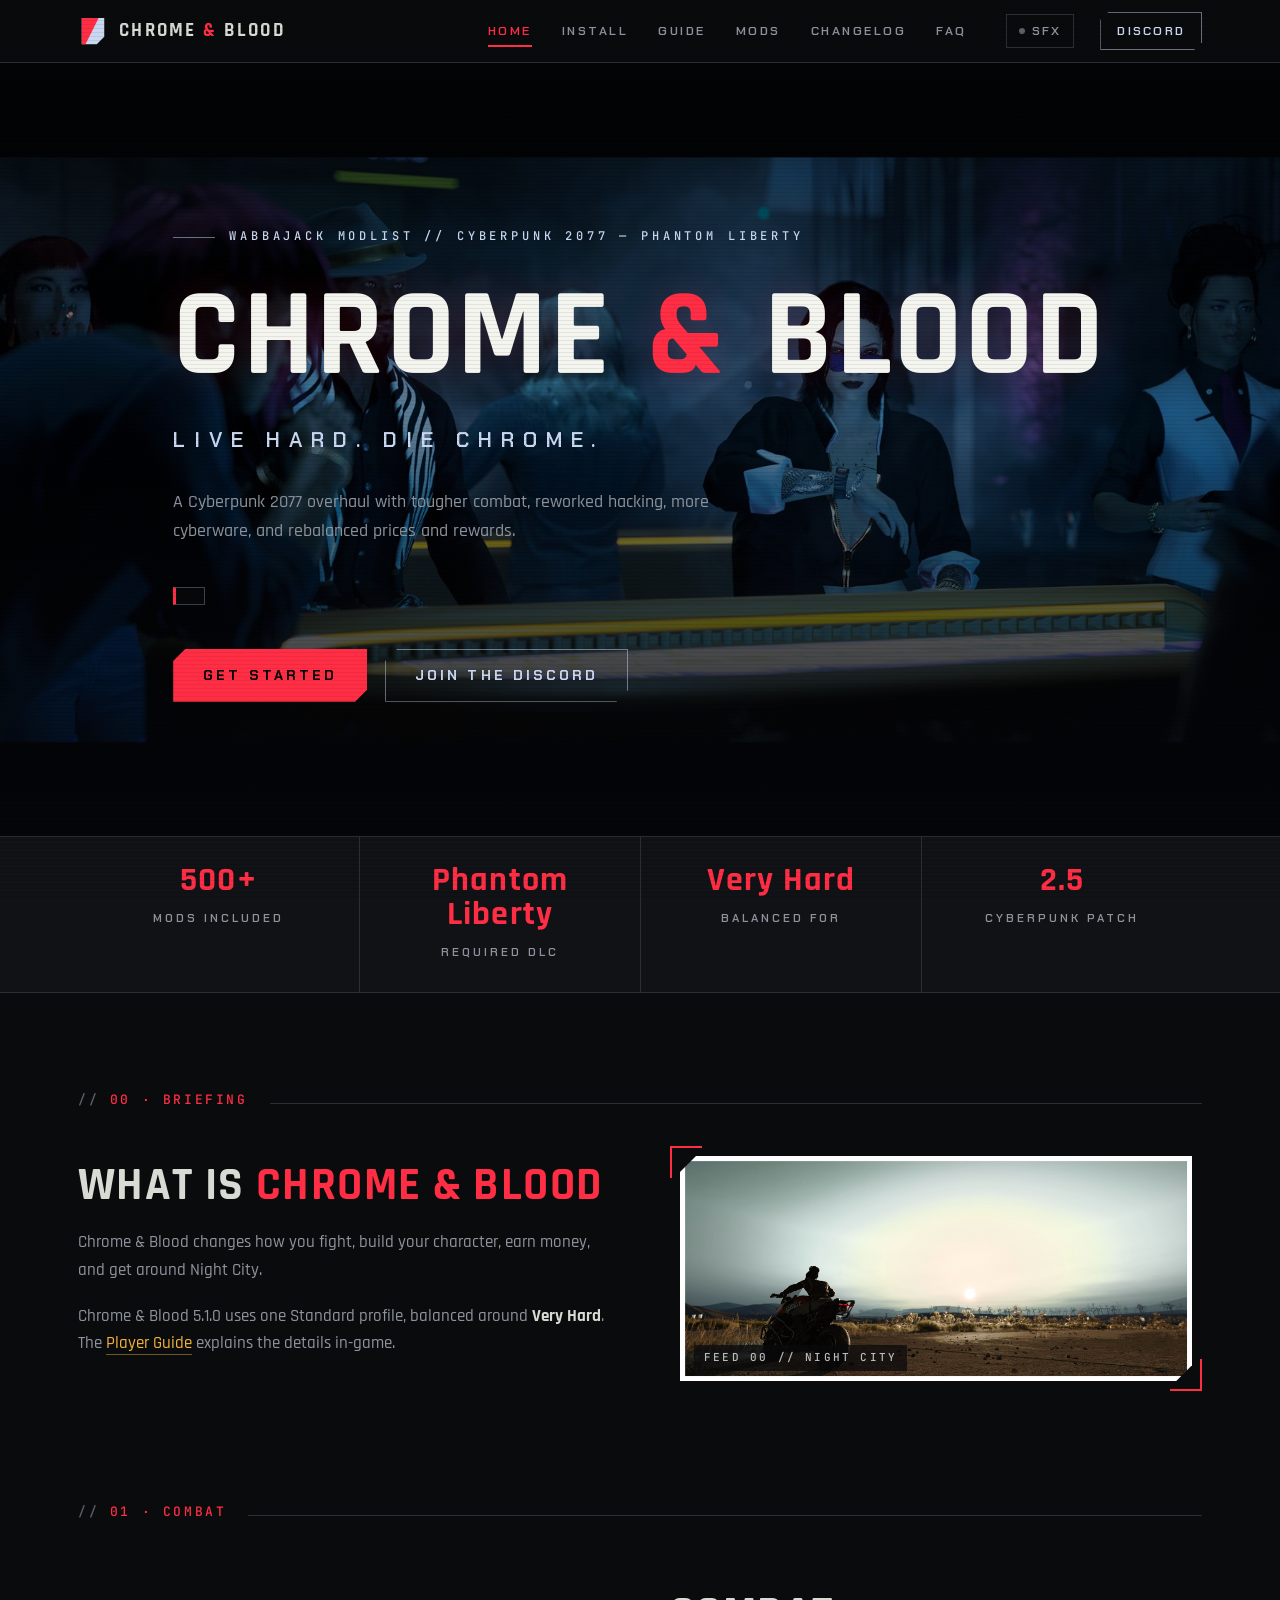
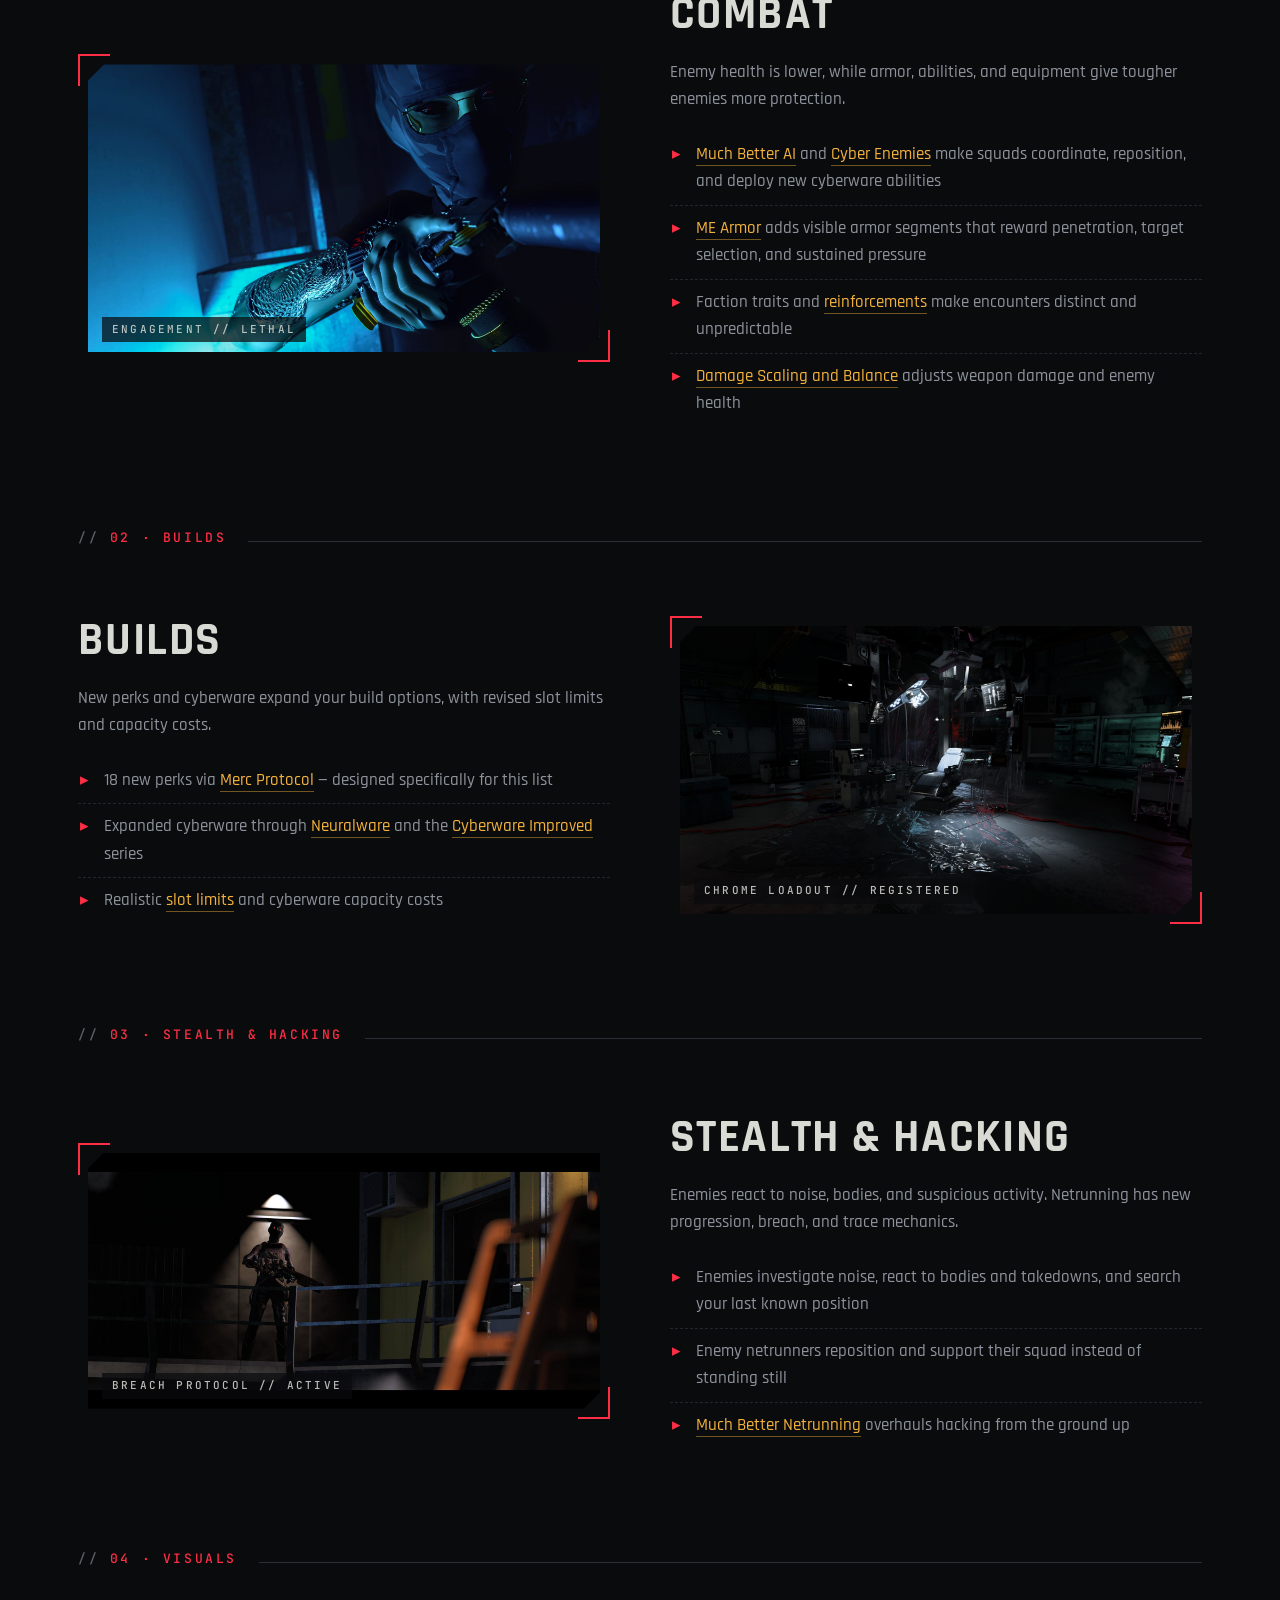
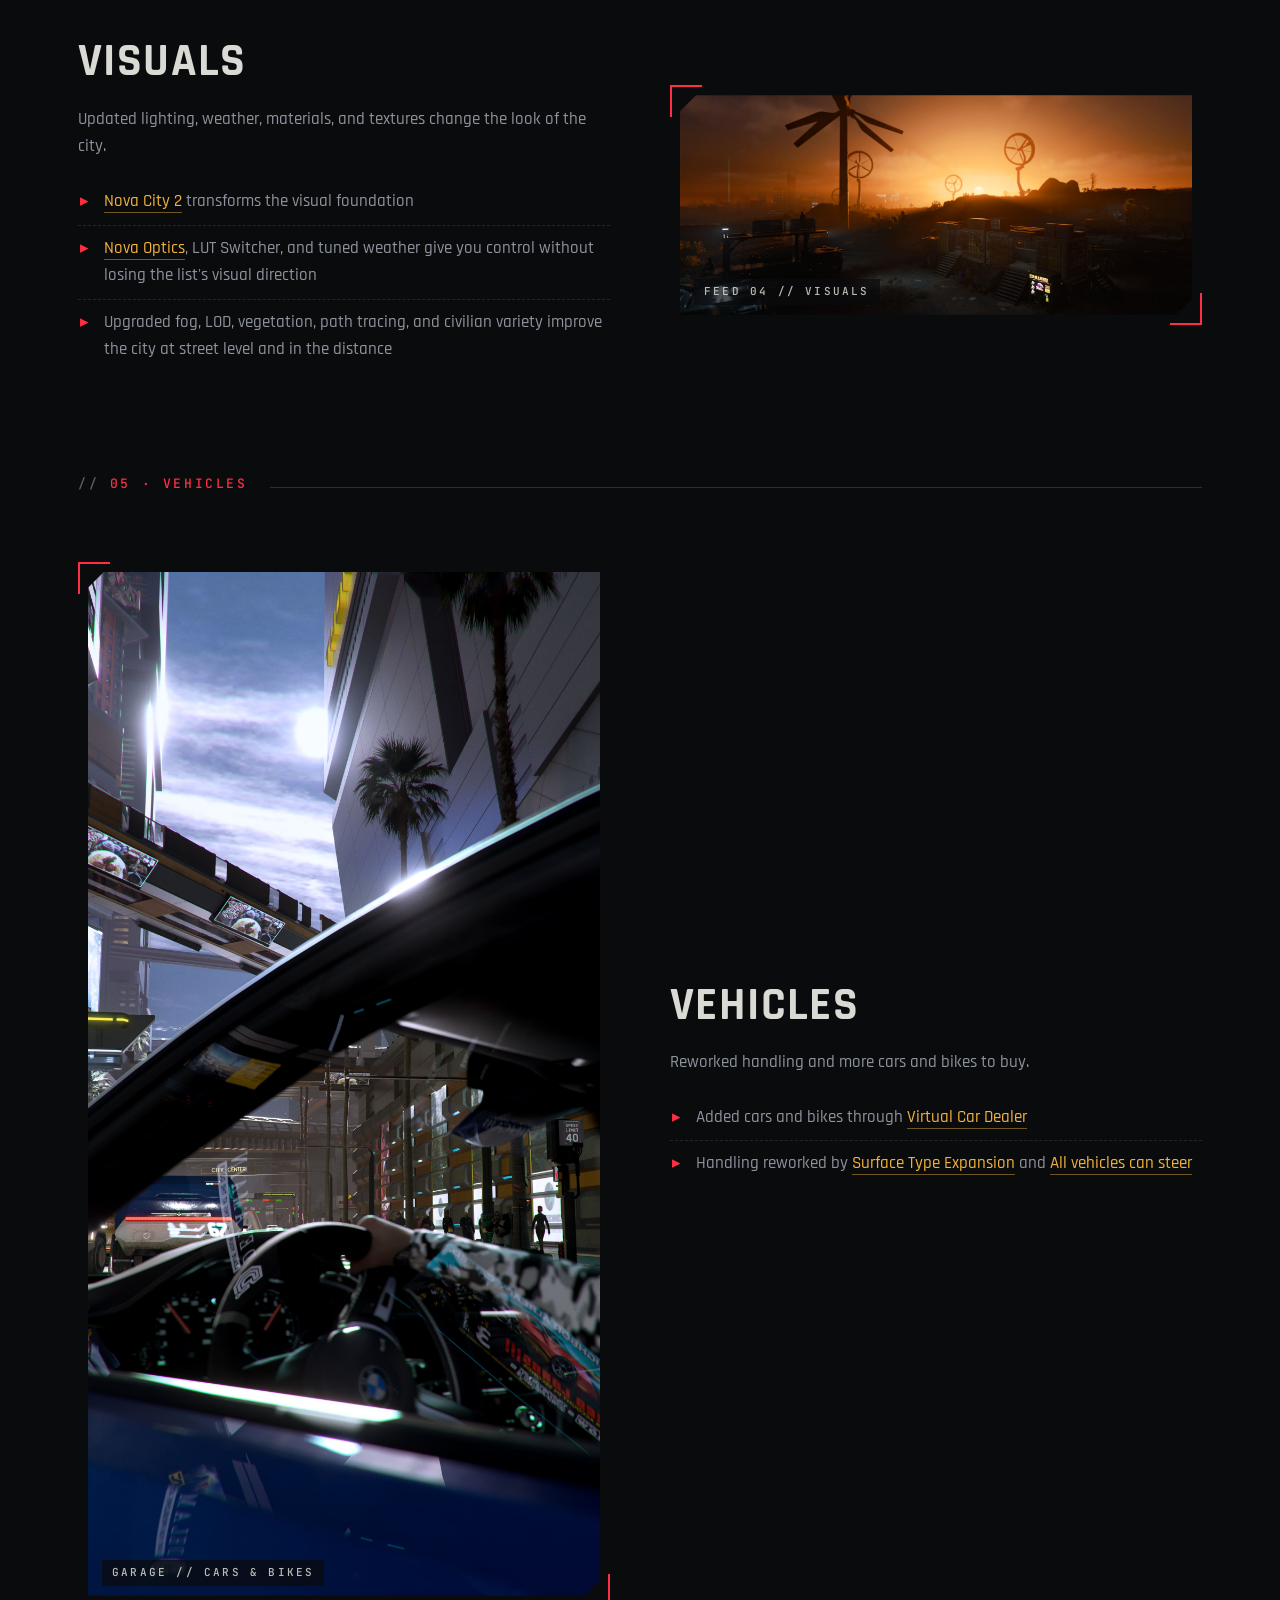
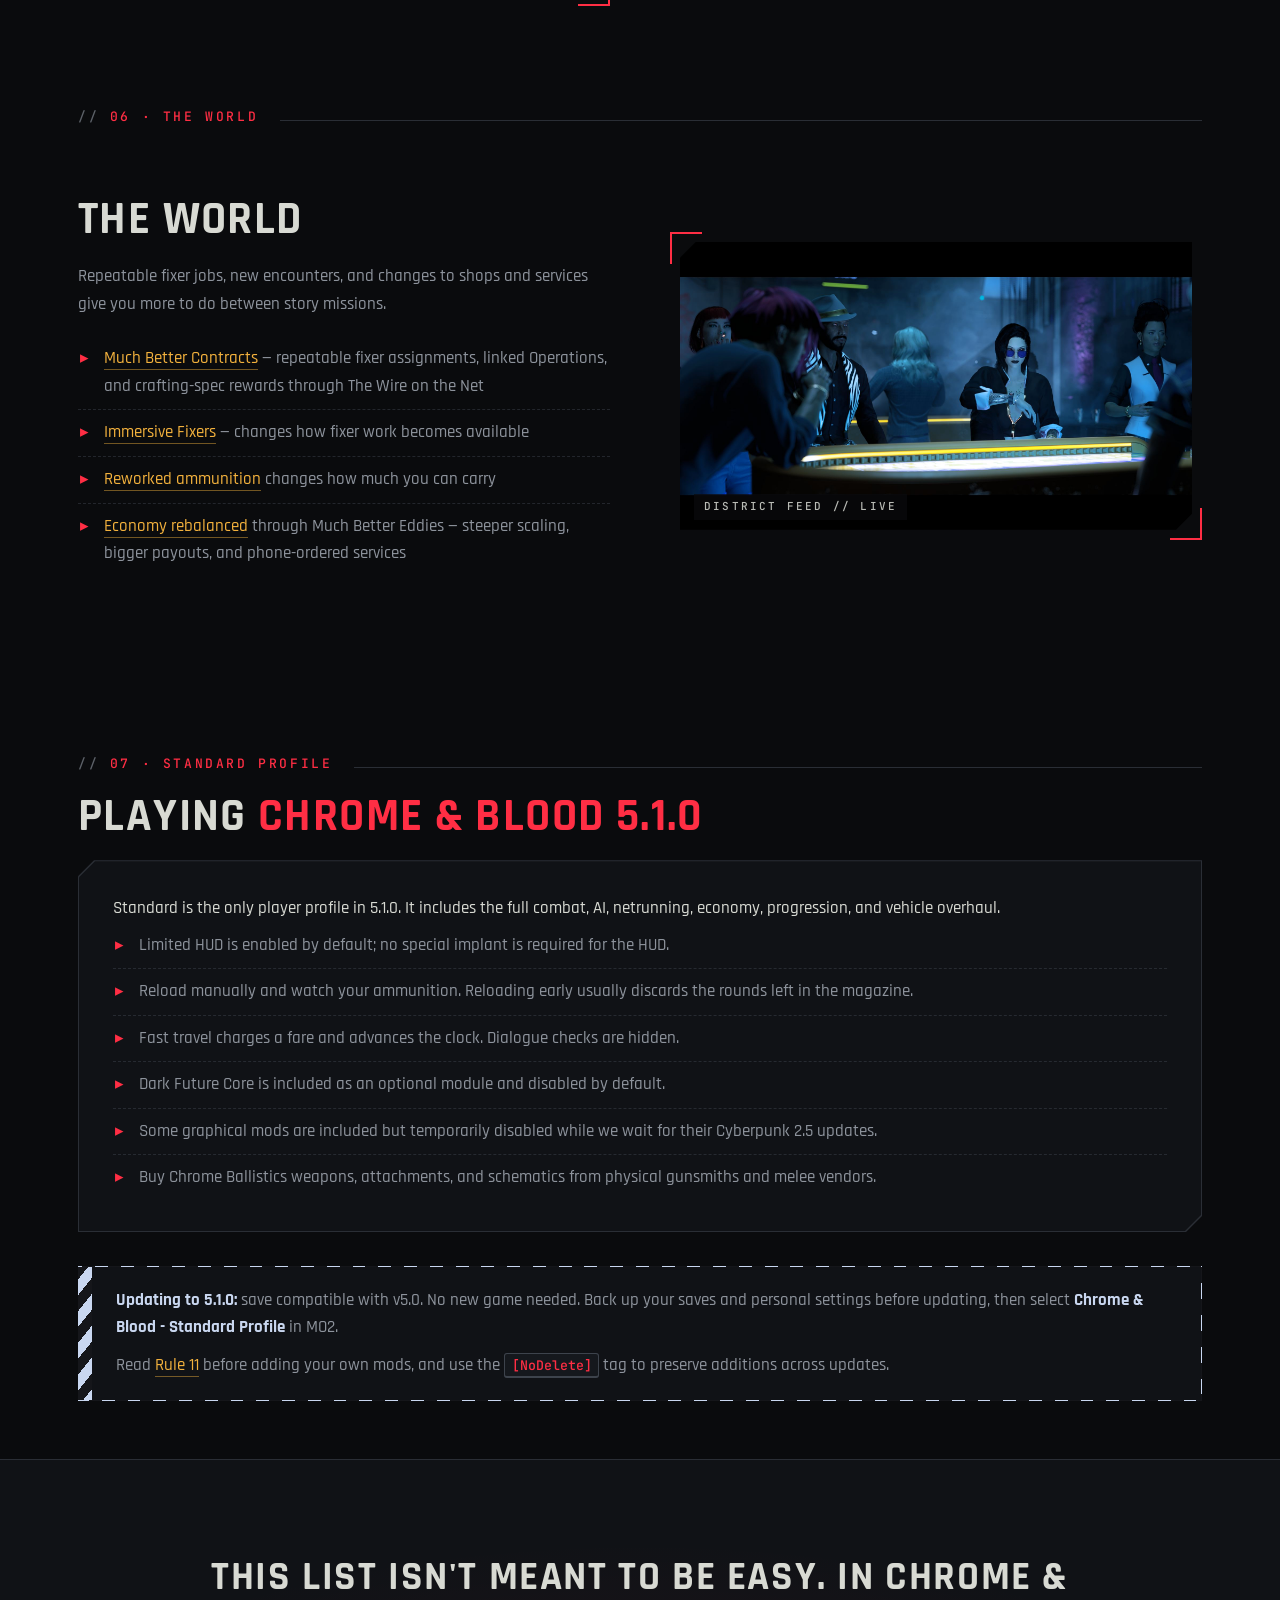
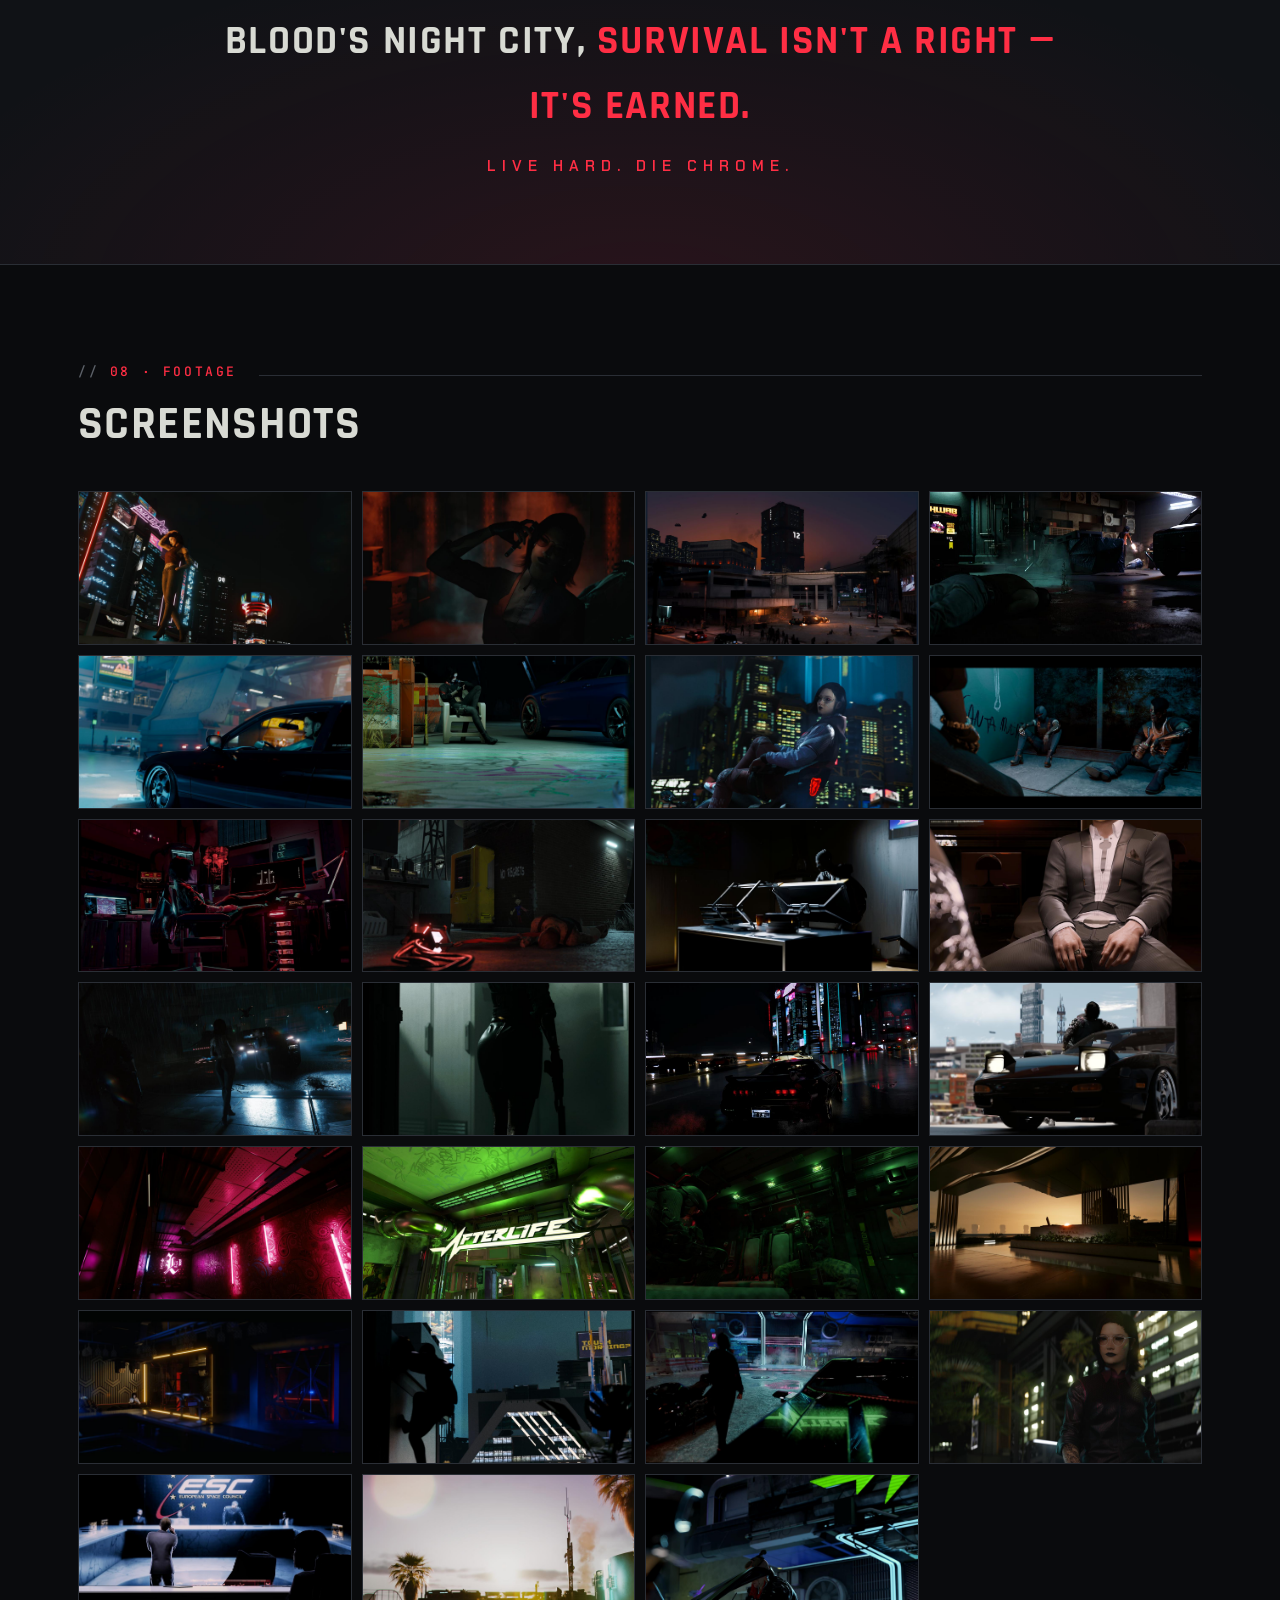
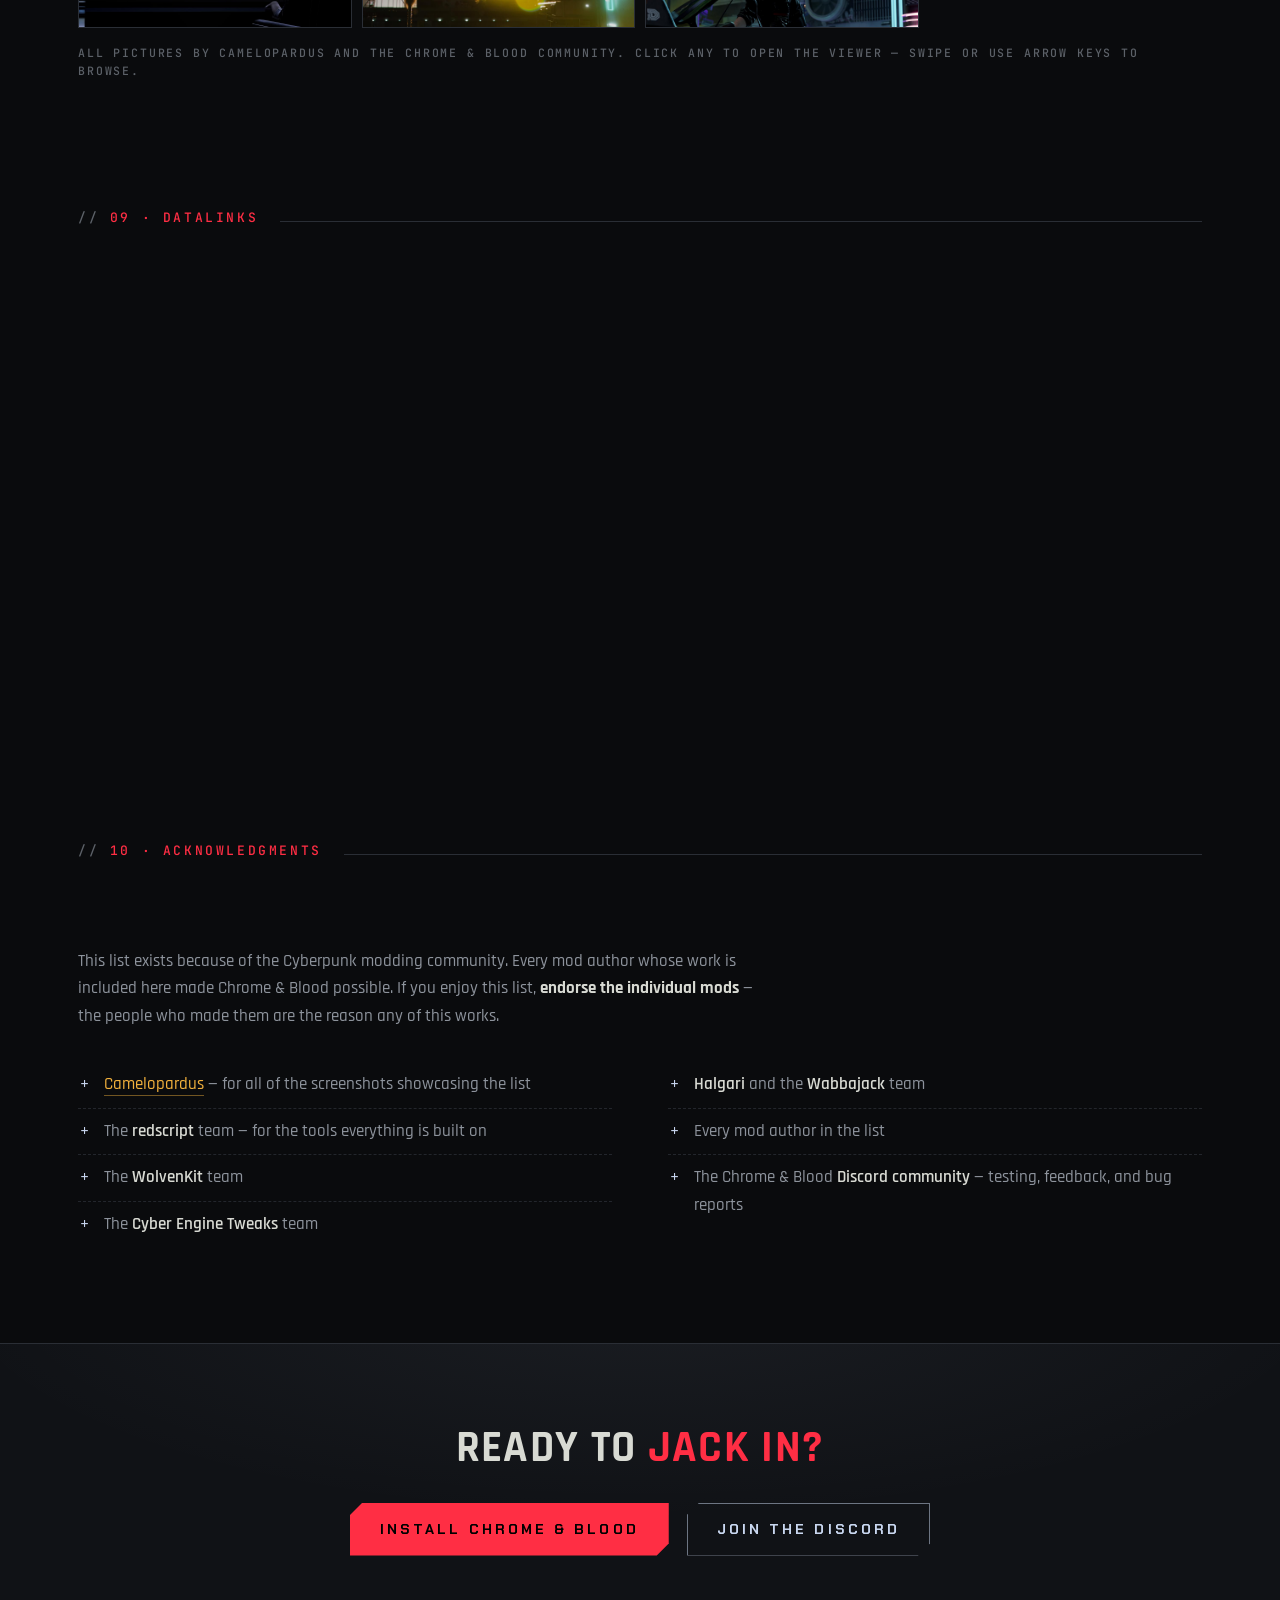
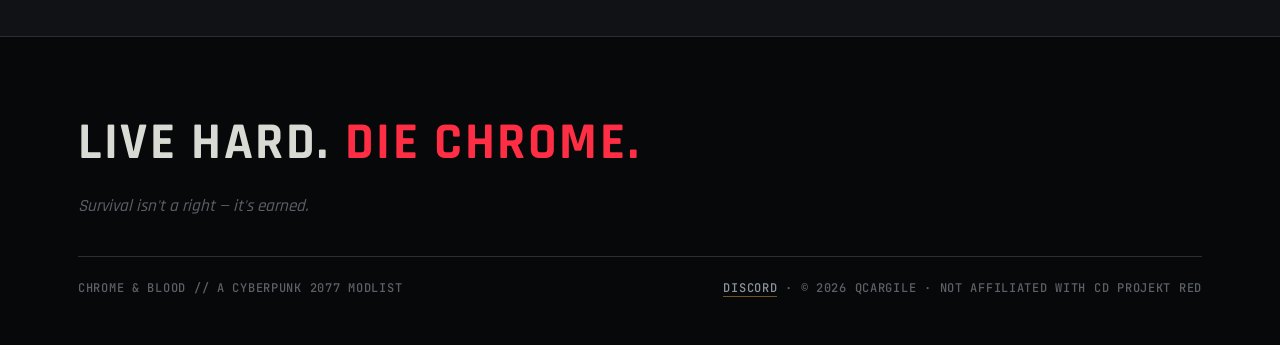
==== commit e1f4cbb3: "Load verified 5.1.0 release data without stale branch caches" ====
--- a/docs/index.html
+++ b/docs/index.html
@@ -321,7 +321,7 @@
     document.querySelector(".hero-bg").style.backgroundImage = "url('assets/img/" + pick + "')";
   }
 
-  fetch("https://raw.githubusercontent.com/qcargile/Chrome-Blood/main/changelog.md?release=5.1.0")
+  fetch("https://raw.githubusercontent.com/qcargile/Chrome-Blood/b086c768c8ce9f8234c549bfd405e5b9f5999dc3/changelog.md")
     .then(function (r) { return r.ok ? r.text() : Promise.reject(); })
     .then(function (md) {
       var m = md.match(/<summary>\s*(v[\d.]+(?:\s+[^<\n–-]+?)?)\s*[–-]\s*([^<\n]+?)\s*<\/summary>/);
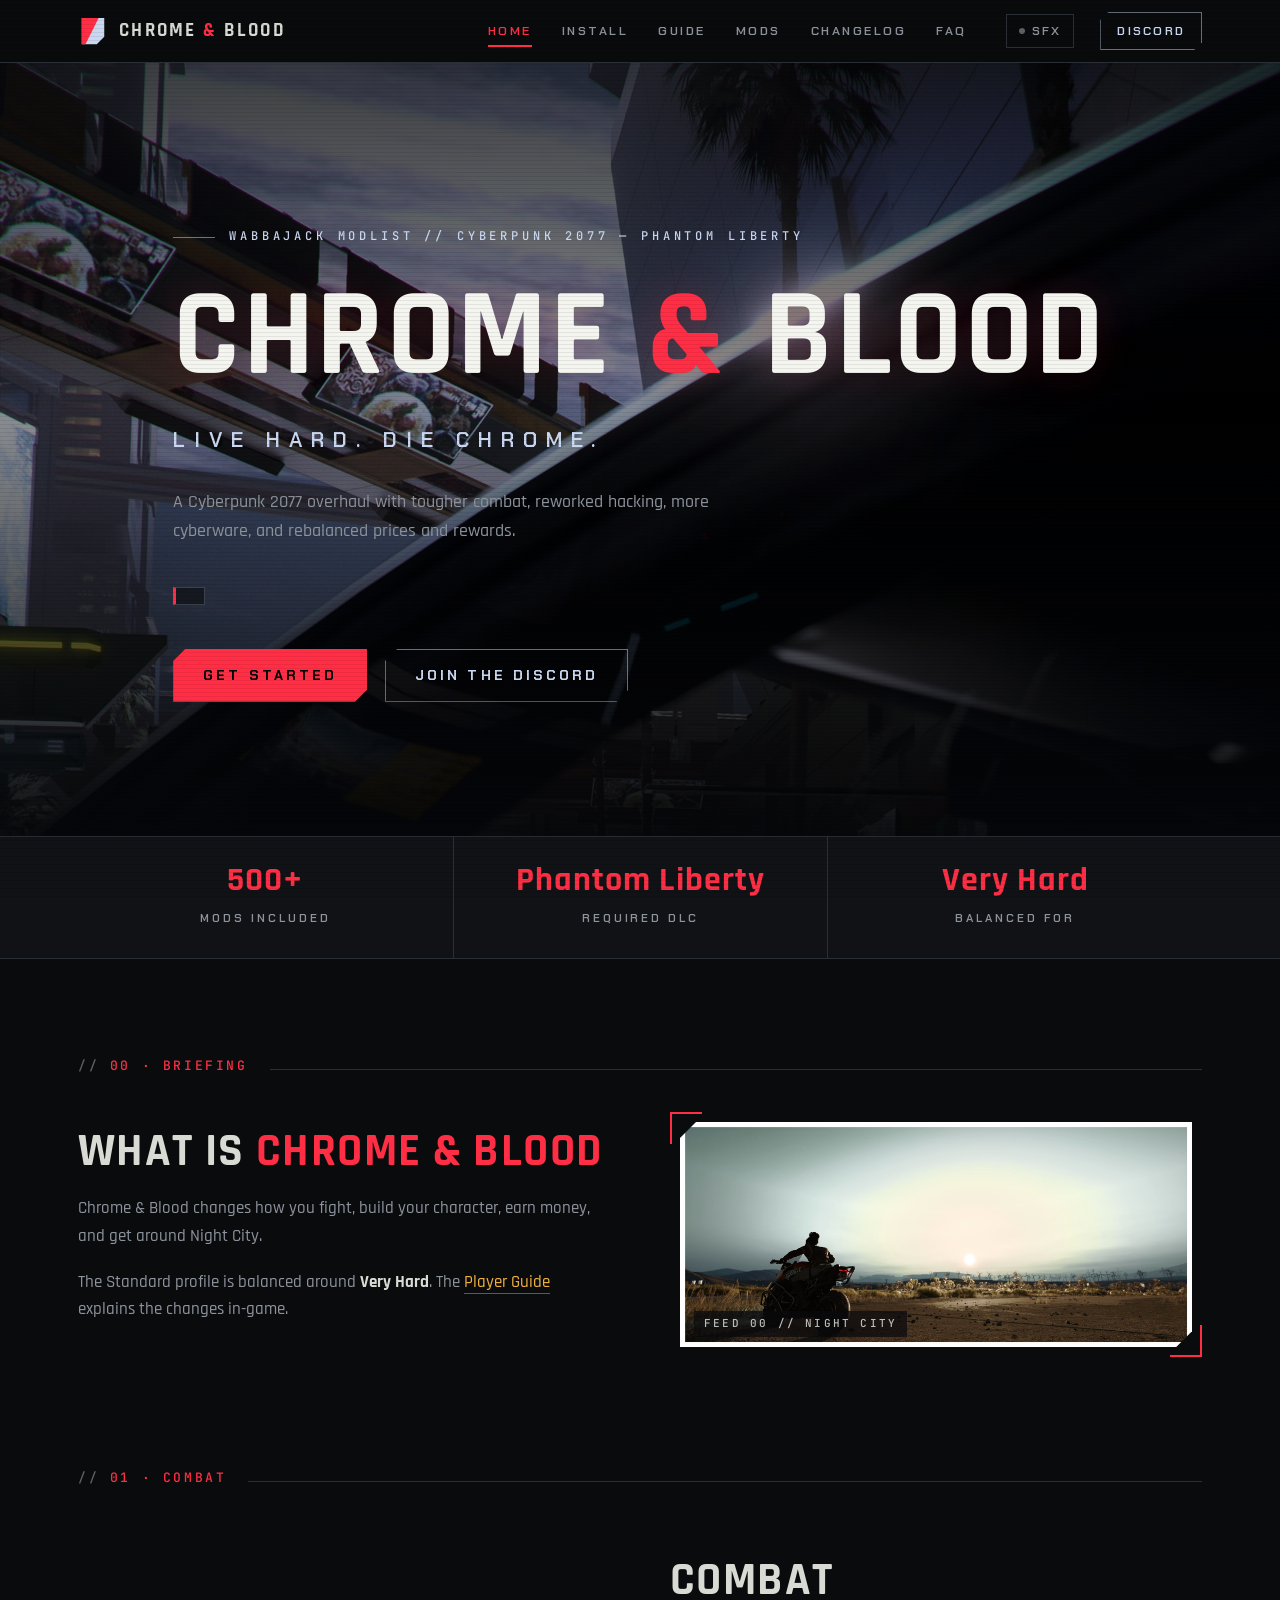
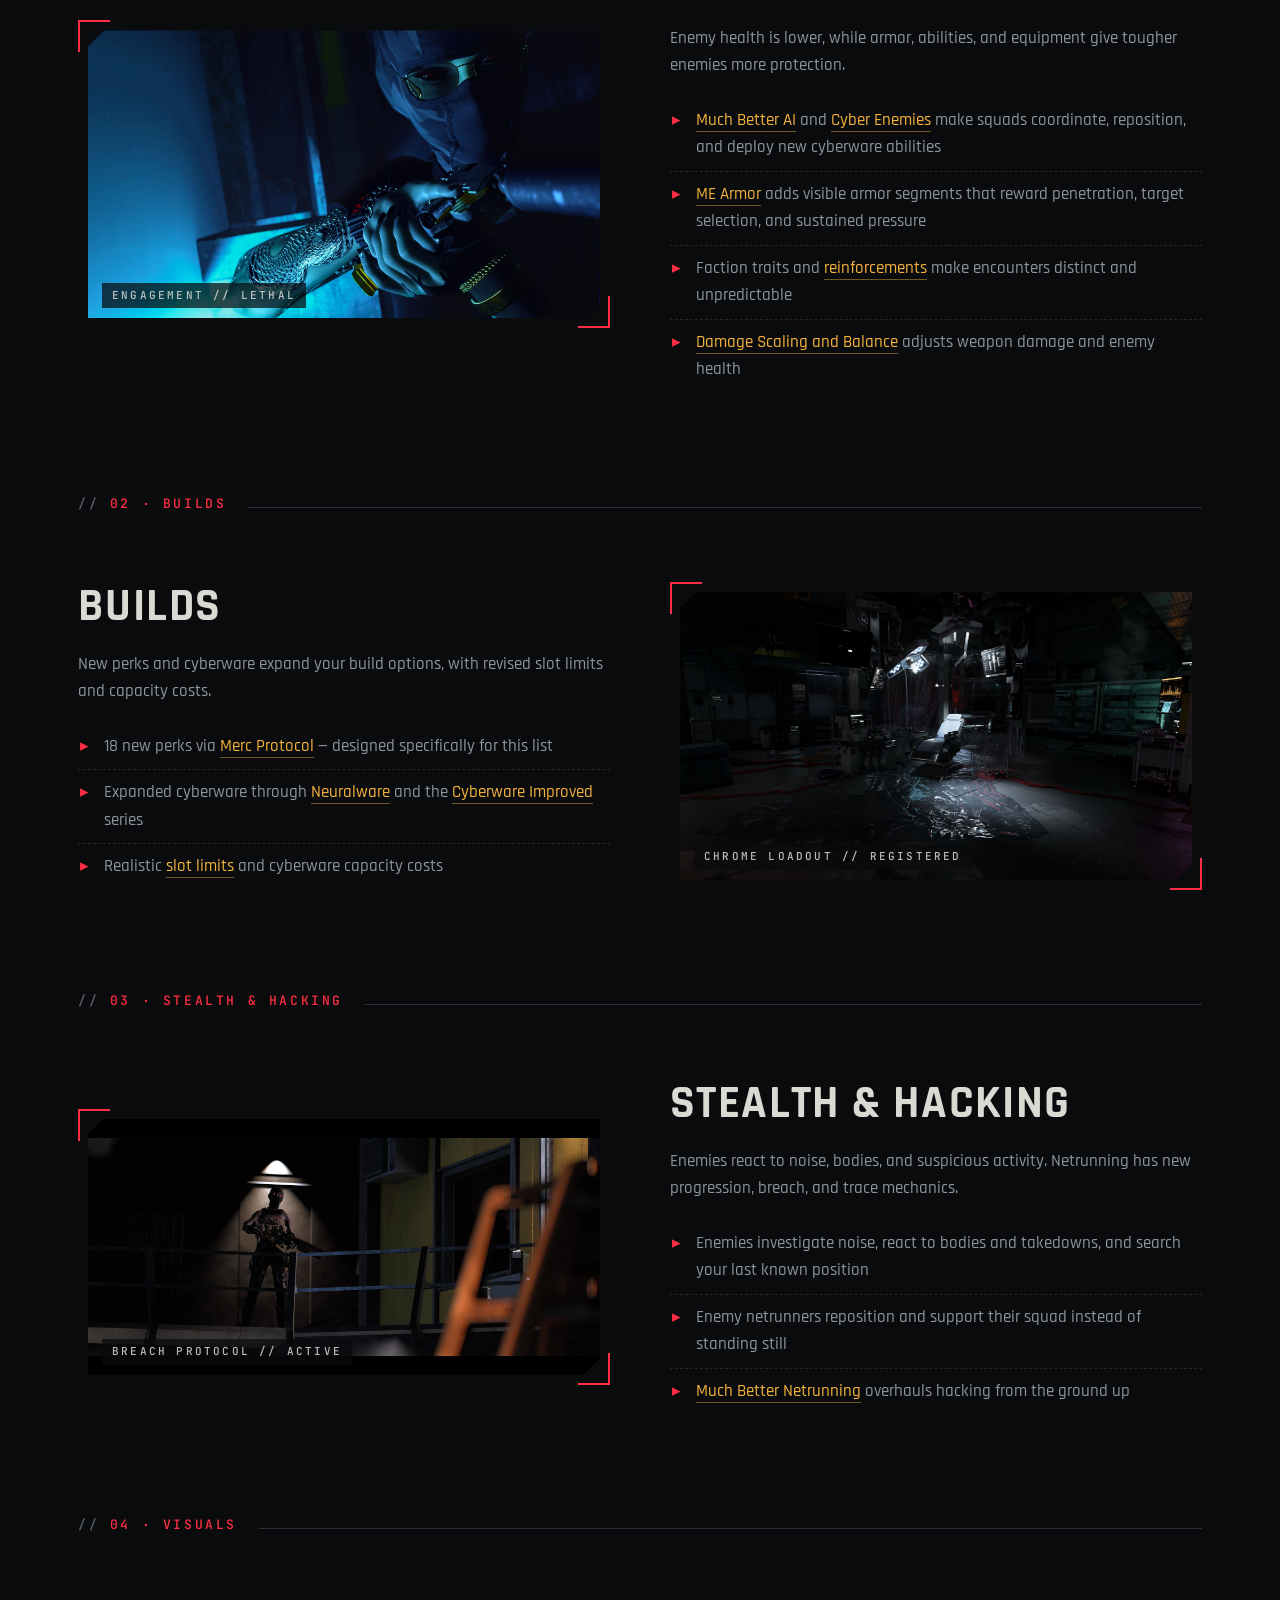
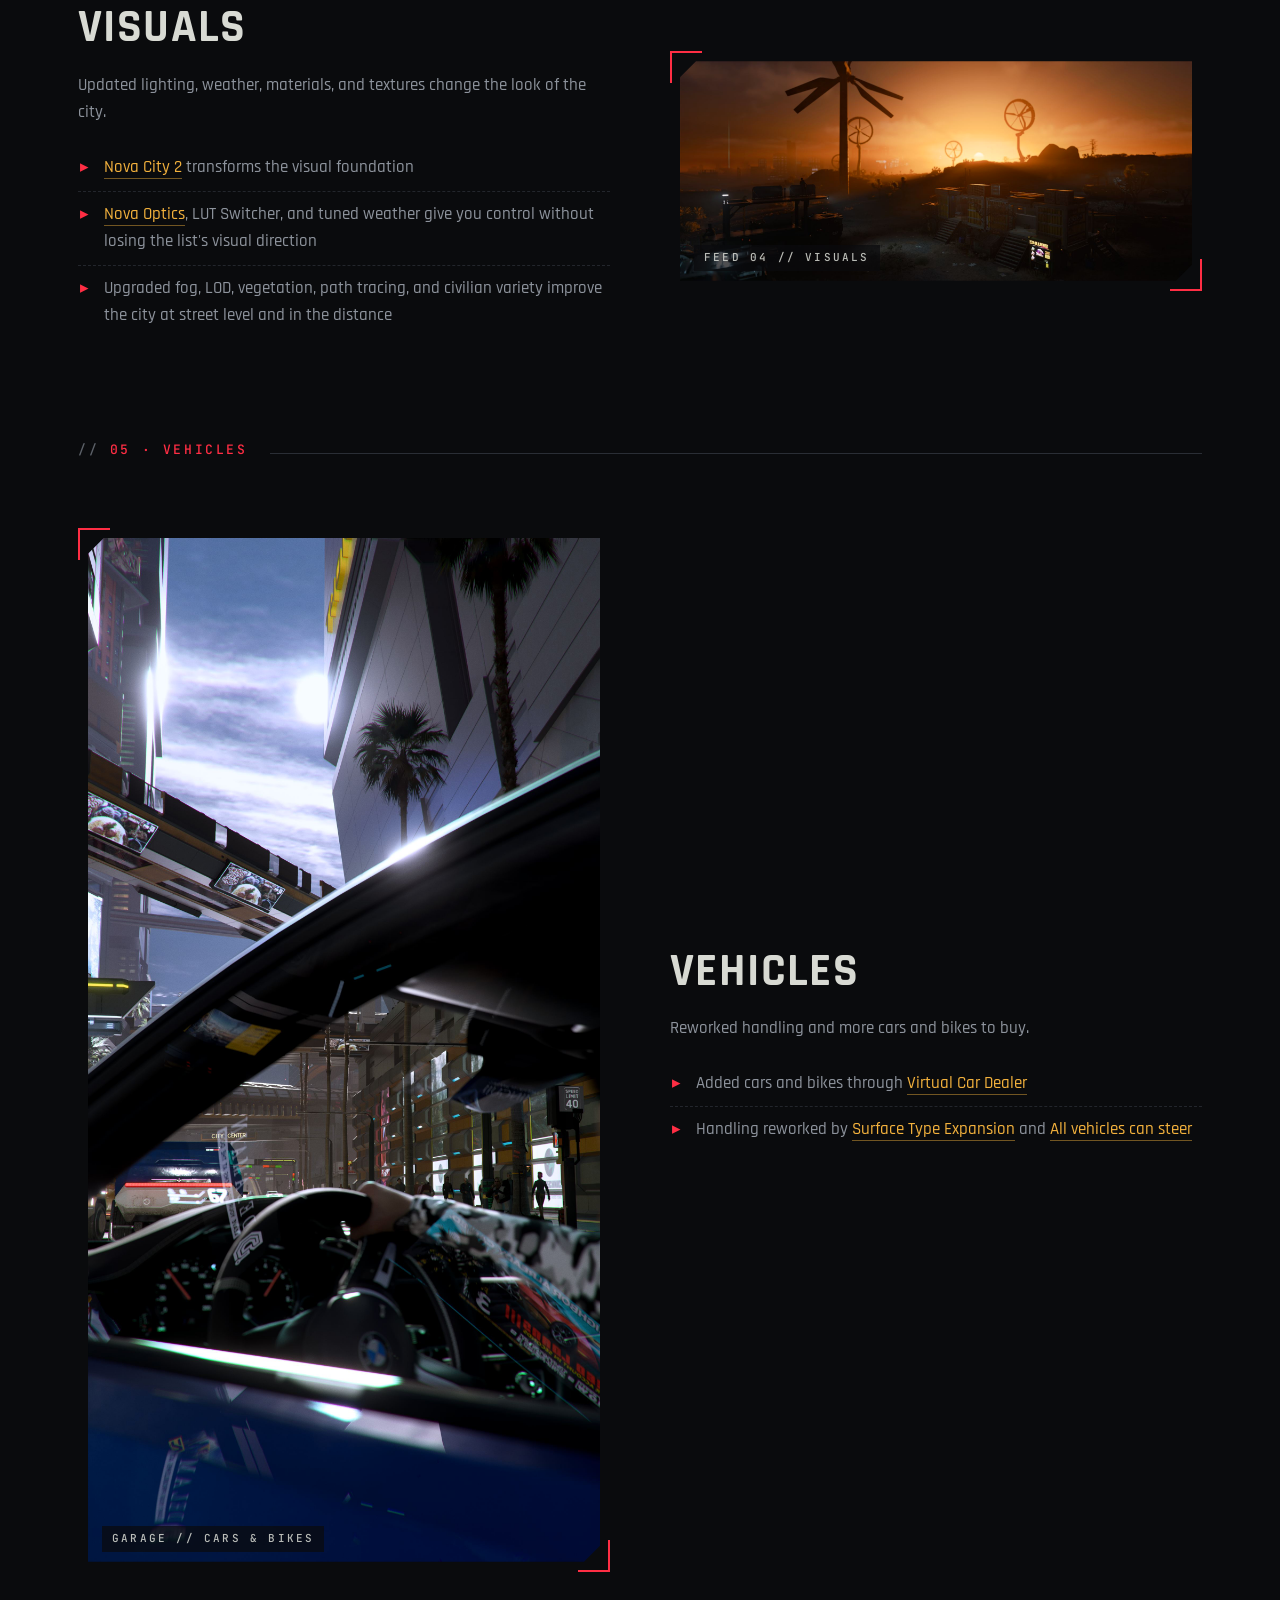
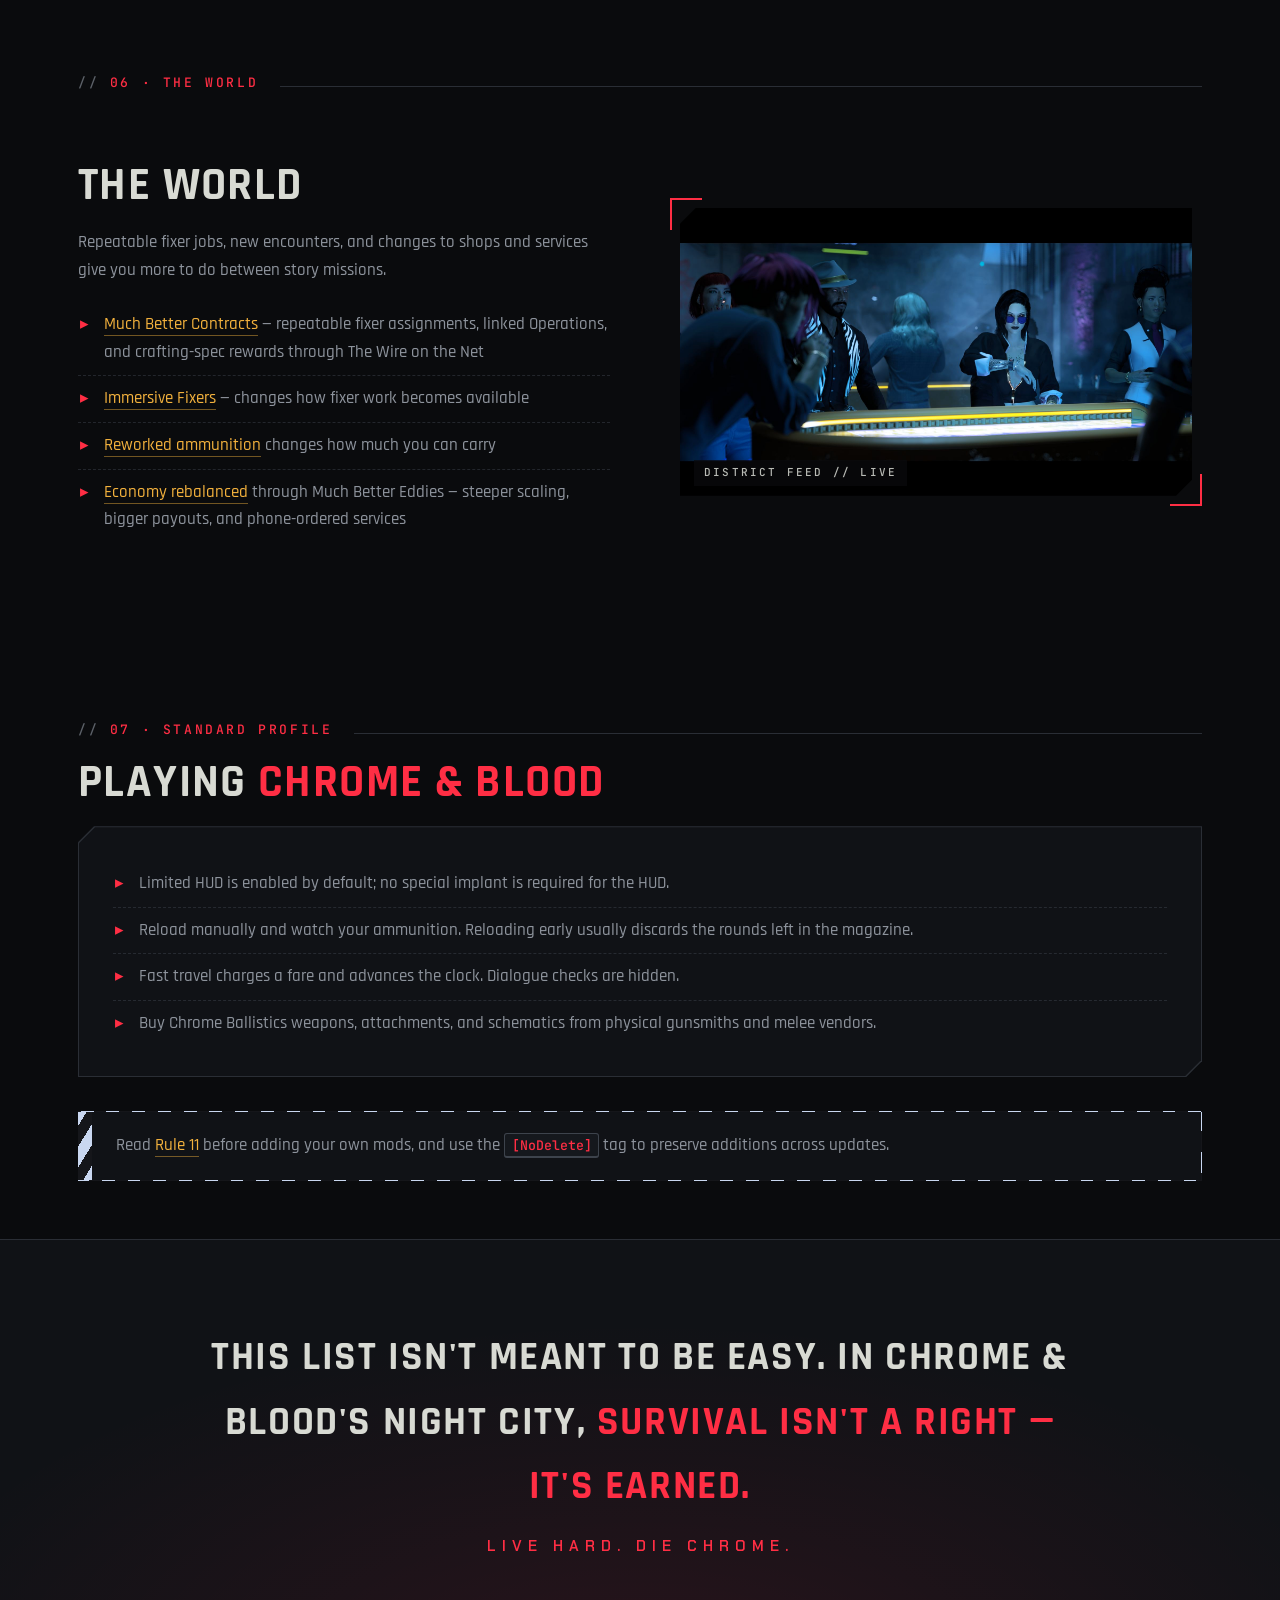
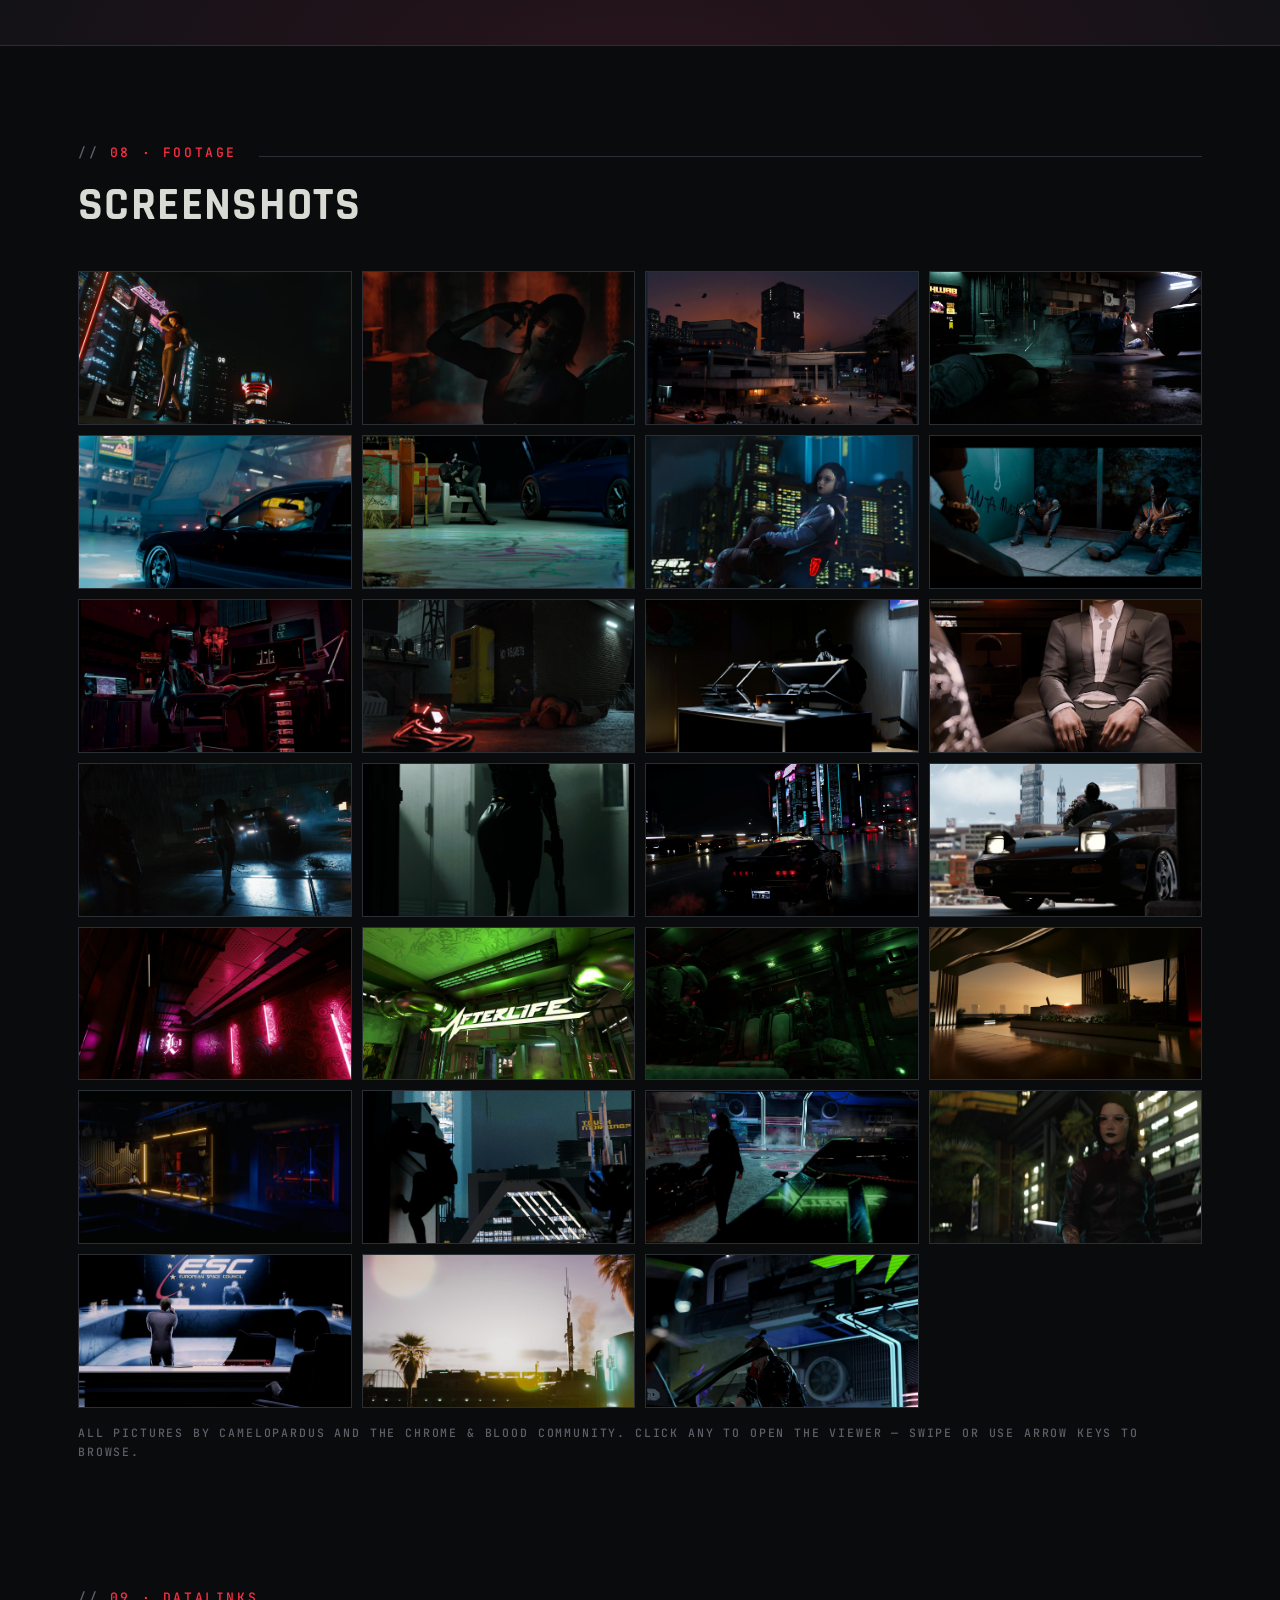
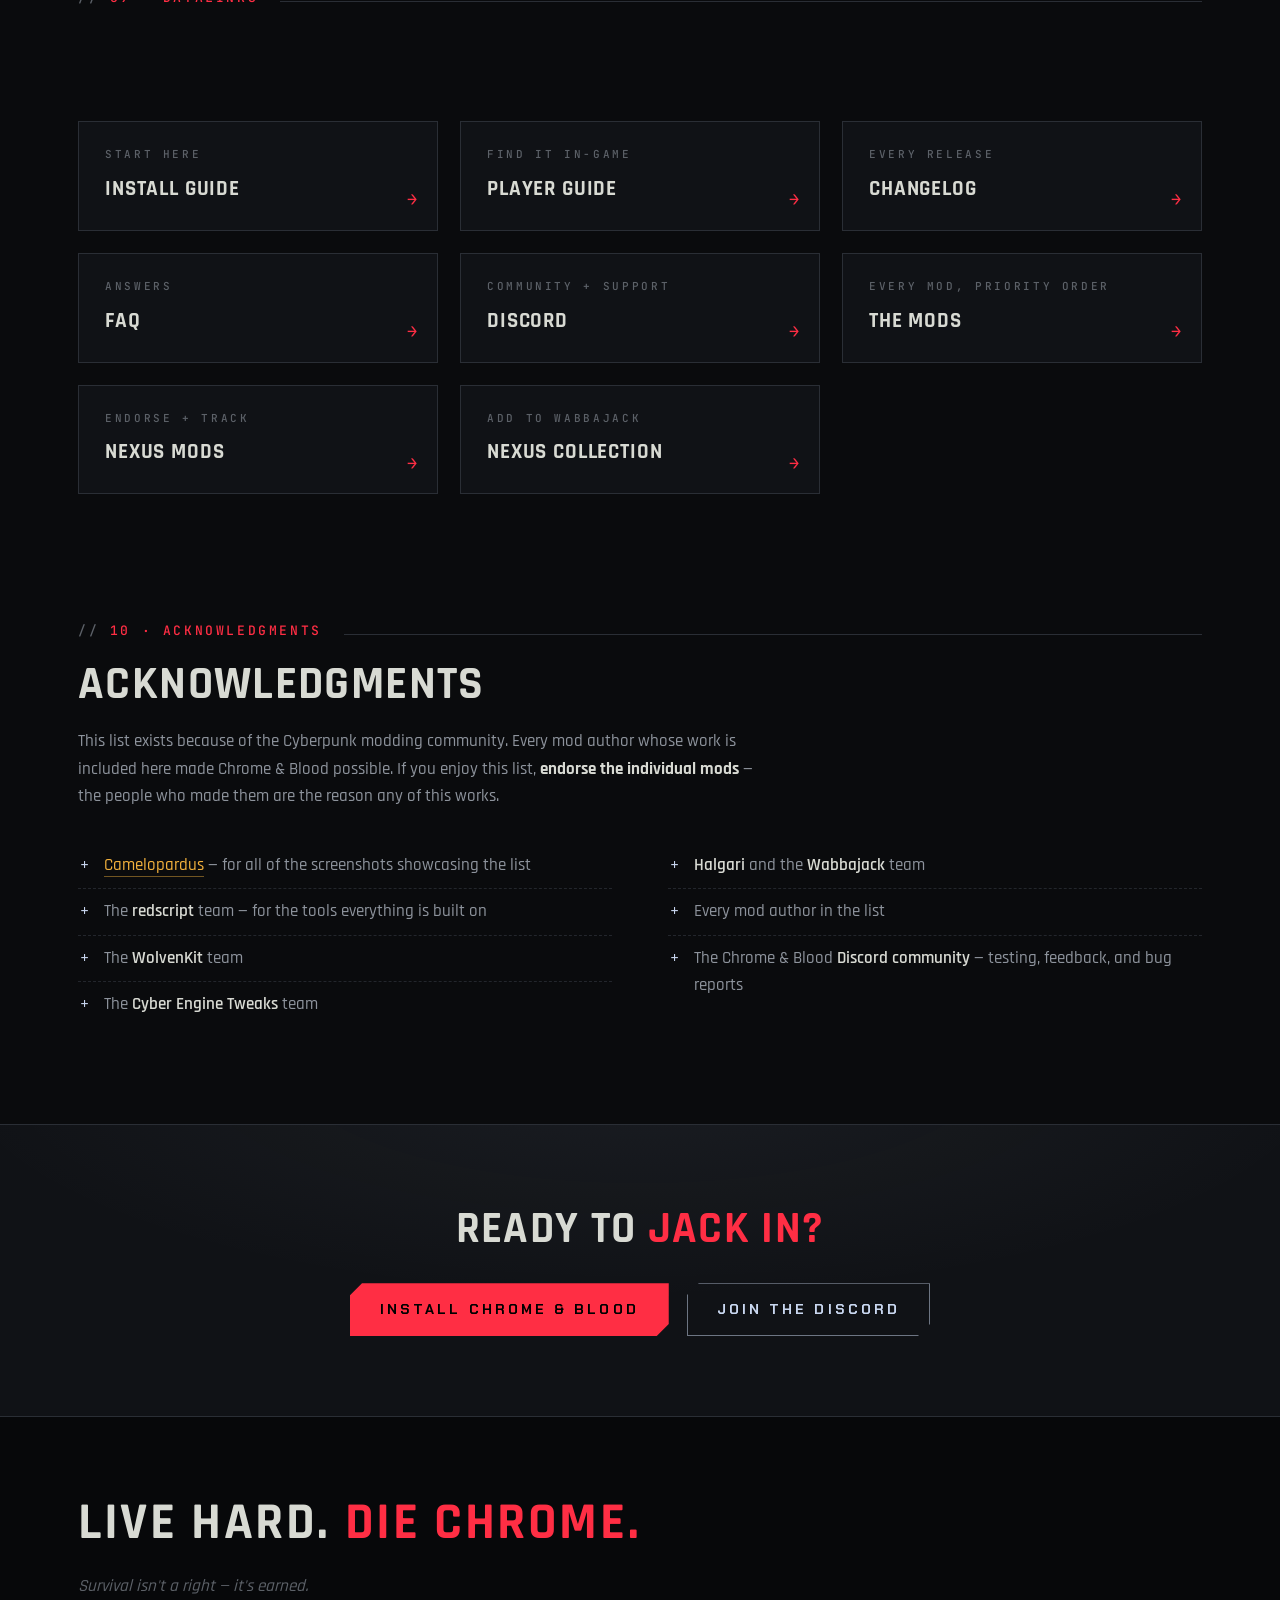
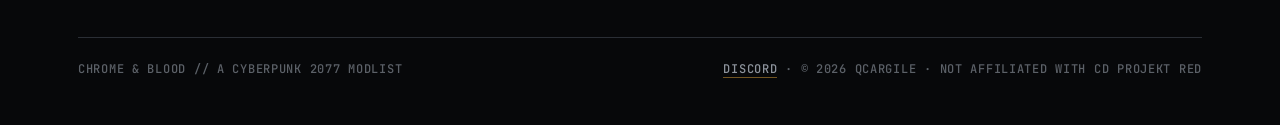
==== commit 89105633: "Keep site instructions independent of releases" ====
--- a/docs/index.html
+++ b/docs/index.html
@@ -15,7 +15,7 @@
 <link rel="preconnect" href="https://fonts.googleapis.com">
 <link rel="preconnect" href="https://fonts.gstatic.com" crossorigin>
 <link href="https://fonts.googleapis.com/css2?family=Rajdhani:wght@500;600;700&family=Chakra+Petch:wght@500;600;700&family=JetBrains+Mono:wght@400;500;700&display=swap" rel="stylesheet">
-<link rel="stylesheet" href="assets/style.css?v=20261029a">
+<link rel="stylesheet" href="assets/style.css?v=20261122a">
 <noscript><style>.reveal { opacity: 1; transform: none; }</style></noscript>
 </head>
 <body>
@@ -59,7 +59,6 @@
     <div class="stat"><b>500+</b><span>Mods Included</span></div>
     <div class="stat"><b>Phantom Liberty</b><span>Required DLC</span></div>
     <div class="stat"><b>Very Hard</b><span>Balanced For</span></div>
-    <div class="stat"><b>2.5</b><span>Cyberpunk Patch</span></div>
   </div>
 </div>
 
@@ -70,7 +69,7 @@
       <div class="pillar-copy">
         <h2 class="sec-title">What is <span class="accent">Chrome &amp; Blood</span></h2>
         <p>Chrome &amp; Blood changes how you fight, build your character, earn money, and get around Night City.</p>
-        <p>Chrome &amp; Blood 5.1.0 uses one Standard profile, balanced around <strong>Very Hard</strong>. The <a href="guide.html">Player Guide</a> explains the details in-game.</p>
+        <p>The Standard profile is balanced around <strong>Very Hard</strong>. The <a href="guide.html">Player Guide</a> explains the changes in-game.</p>
       </div>
       <figure class="pillar-media frame reveal">
         <img src="assets/img/whatis.jpg" alt="V overlooking Night City" loading="lazy">
@@ -190,20 +189,16 @@
 <section class="block" id="profiles">
   <div class="wrap">
     <div class="sec-head"><span class="sec-tag">07 · STANDARD PROFILE</span><span class="rule"></span></div>
-    <h2 class="sec-title reveal">Playing <span class="accent">Chrome &amp; Blood 5.1.0</span></h2>
+    <h2 class="sec-title reveal">Playing <span class="accent">Chrome &amp; Blood</span></h2>
     <div class="panel reveal"><div class="panel-in">
-      <p>Standard is the only player profile in 5.1.0. It includes the full combat, AI, netrunning, economy, progression, and vehicle overhaul.</p>
       <ul class="feature-list">
         <li>Limited HUD is enabled by default; no special implant is required for the HUD.</li>
         <li>Reload manually and watch your ammunition. Reloading early usually discards the rounds left in the magazine.</li>
         <li>Fast travel charges a fare and advances the clock. Dialogue checks are hidden.</li>
-        <li>Dark Future Core is included as an optional module and disabled by default.</li>
-        <li>Some graphical mods are included but temporarily disabled while we wait for their Cyberpunk 2.5 updates.</li>
         <li>Buy Chrome Ballistics weapons, attachments, and schematics from physical gunsmiths and melee vendors.</li>
       </ul>
     </div></div>
     <div class="callout reveal" style="margin-top:34px;">
-      <p><strong>Updating to 5.1.0:</strong> save compatible with v5.0. No new game needed. Back up your saves and personal settings before updating, then select <strong>Chrome &amp; Blood - Standard Profile</strong> in MO2.</p>
       <p>Read <a href="mods.html#rule11">Rule 11</a> before adding your own mods, and use the <kbd>[NoDelete]</kbd> tag to preserve additions across updates.</p>
     </div>
   </div>
--- a/docs/assets/style.css
+++ b/docs/assets/style.css
@@ -269,7 +269,7 @@
 
 .stat-strip .wrap {
   display: grid;
-  grid-template-columns: repeat(4, 1fr);
+  grid-template-columns: repeat(3, minmax(0, 1fr));
 }
 
 .stat {
@@ -971,6 +971,7 @@
   .pillar.flip .pillar-media { order: 0; }
   .stat-strip .wrap { grid-template-columns: 1fr 1fr; }
   .stat { border-top: 1px solid var(--line); }
+  .stat-strip .stat:last-child { grid-column: 1 / -1; border-left: none; }
   .links-grid { grid-template-columns: 1fr 1fr; }
   .spec-row { grid-template-columns: 1fr 1fr; }
   section.block { padding: 64px 0 20px; }
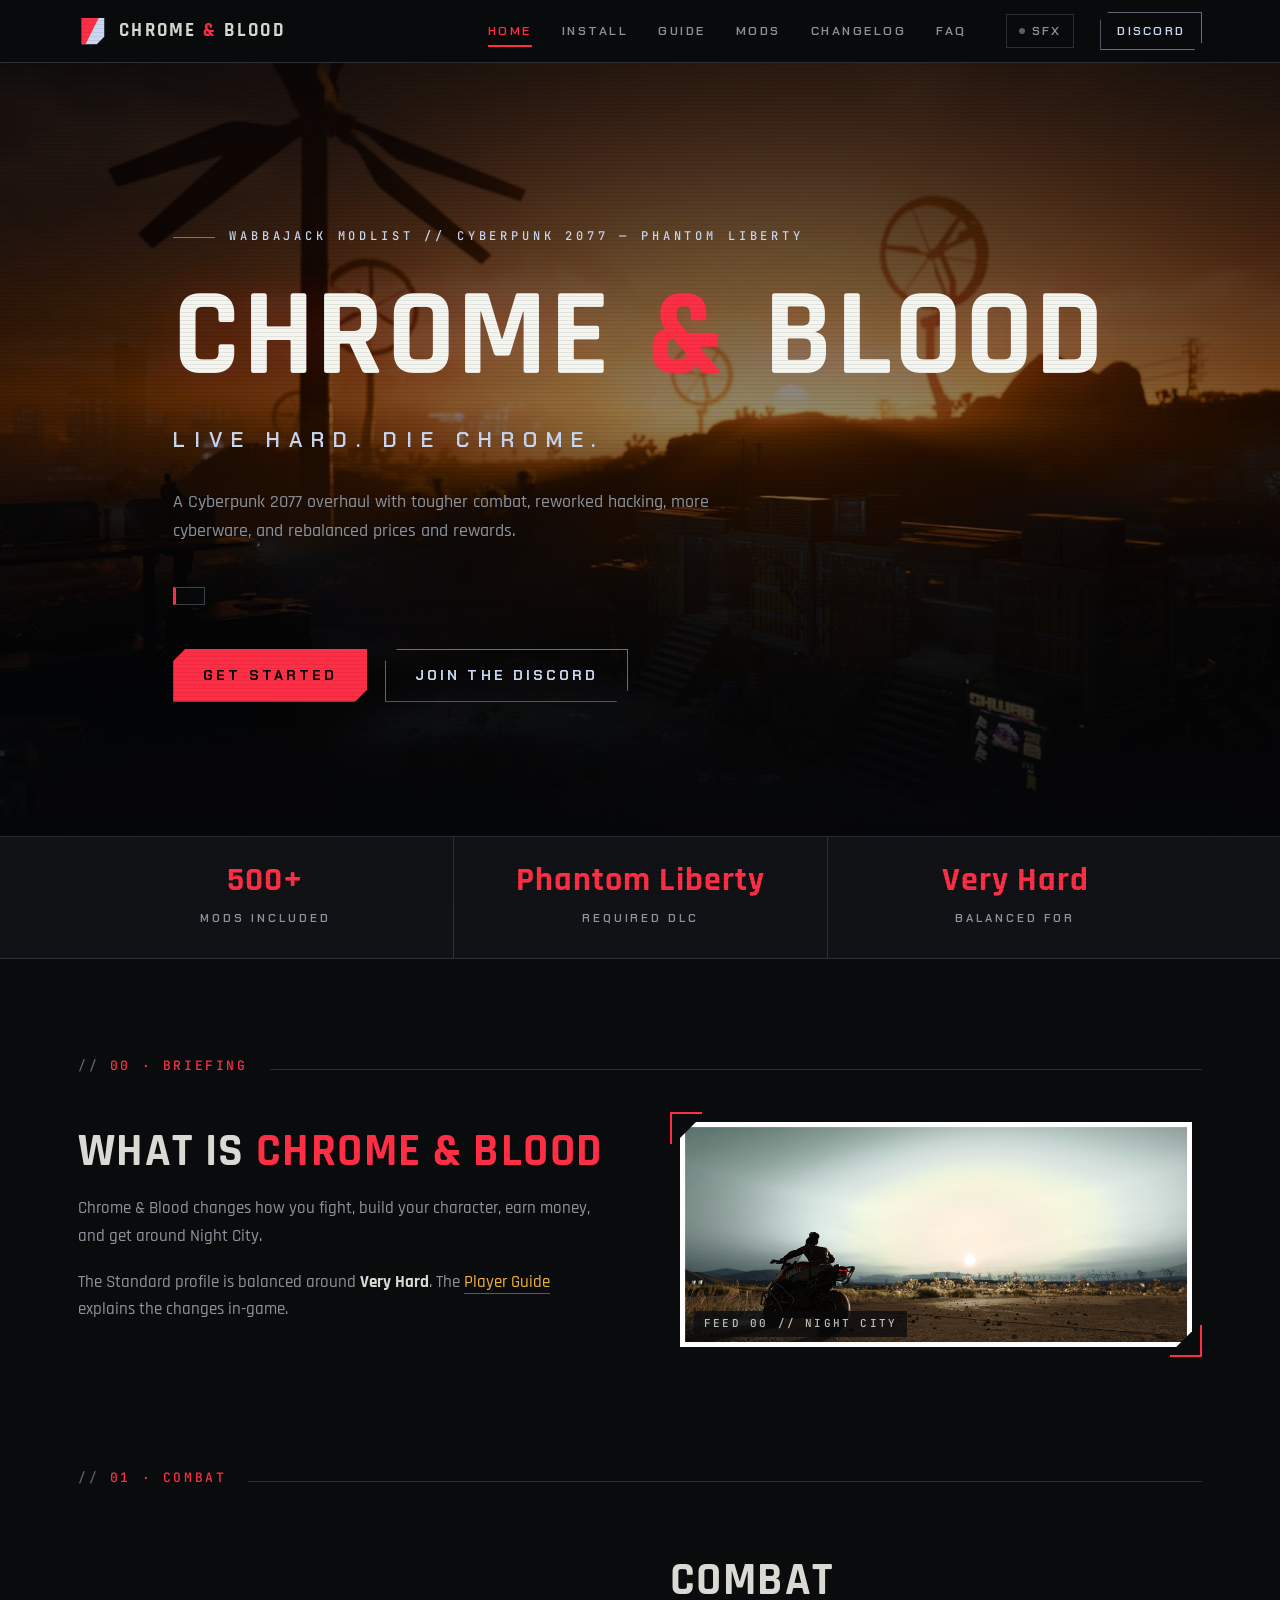
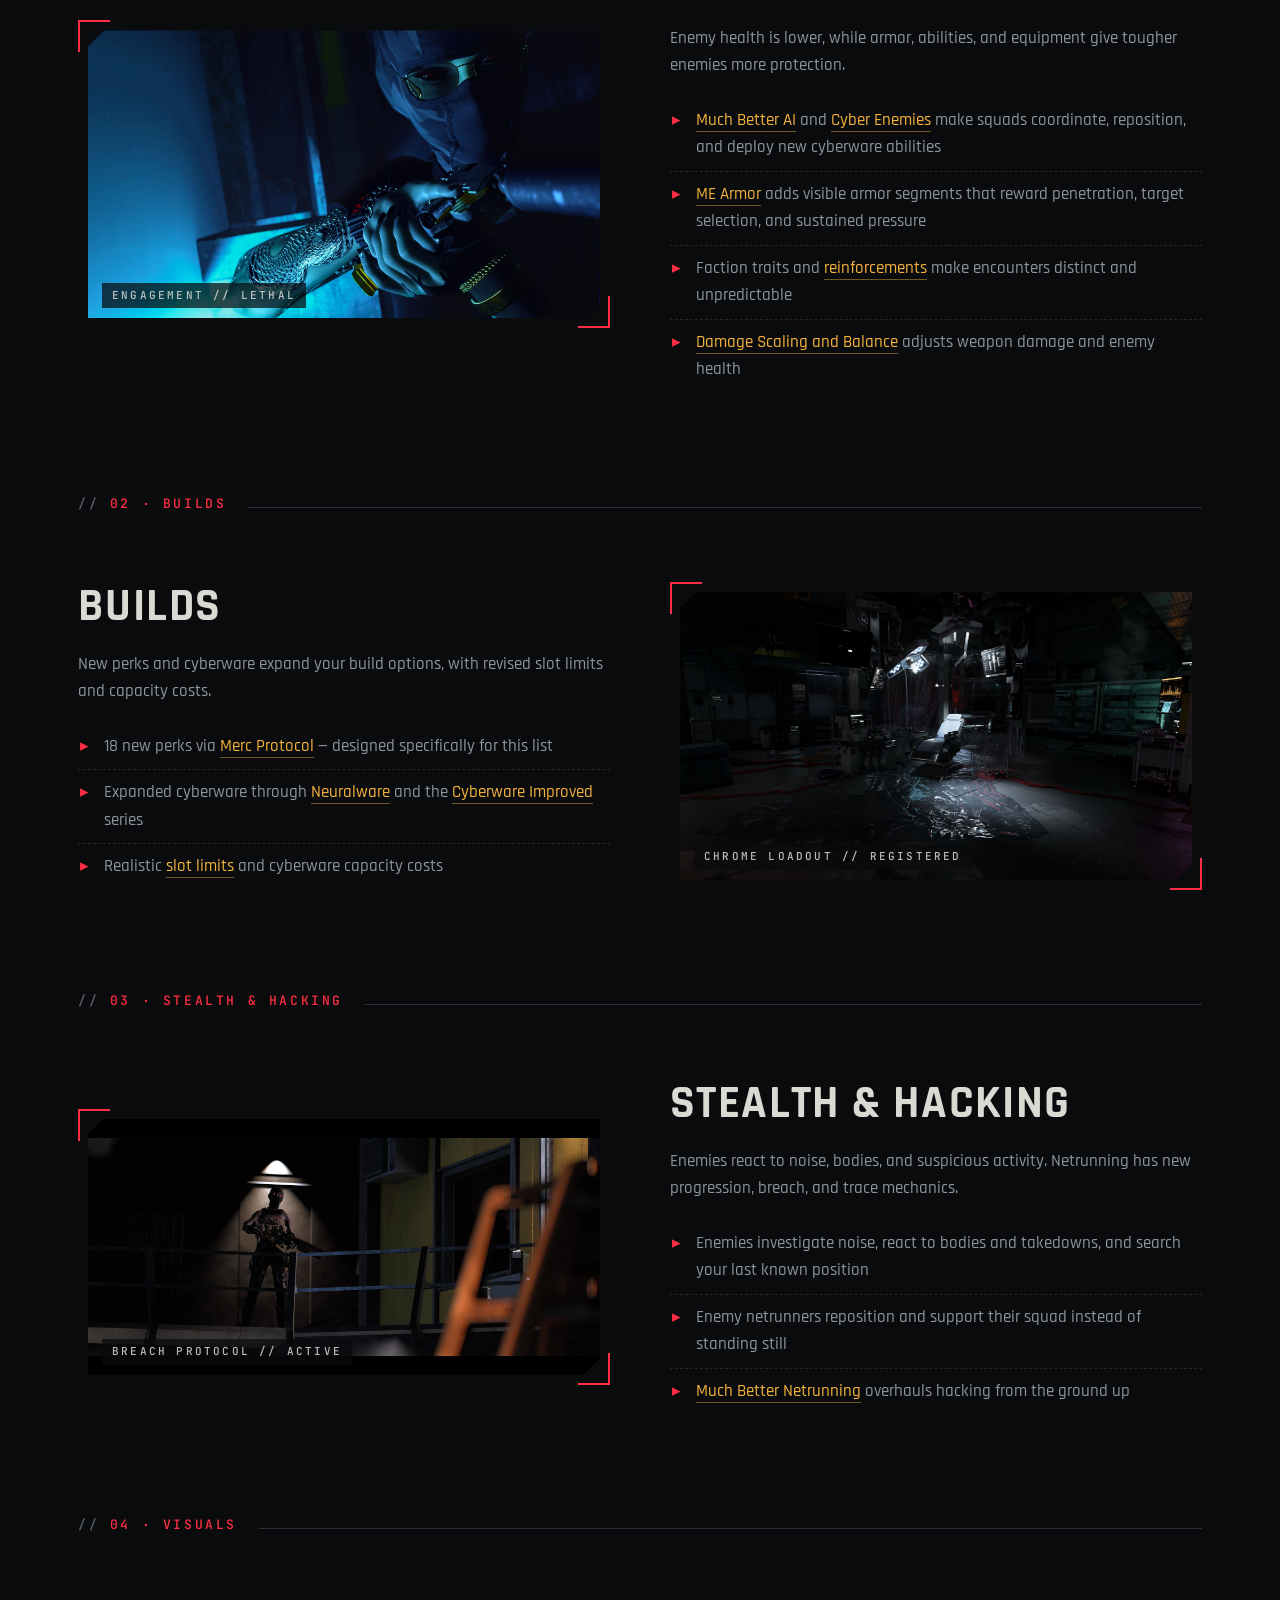
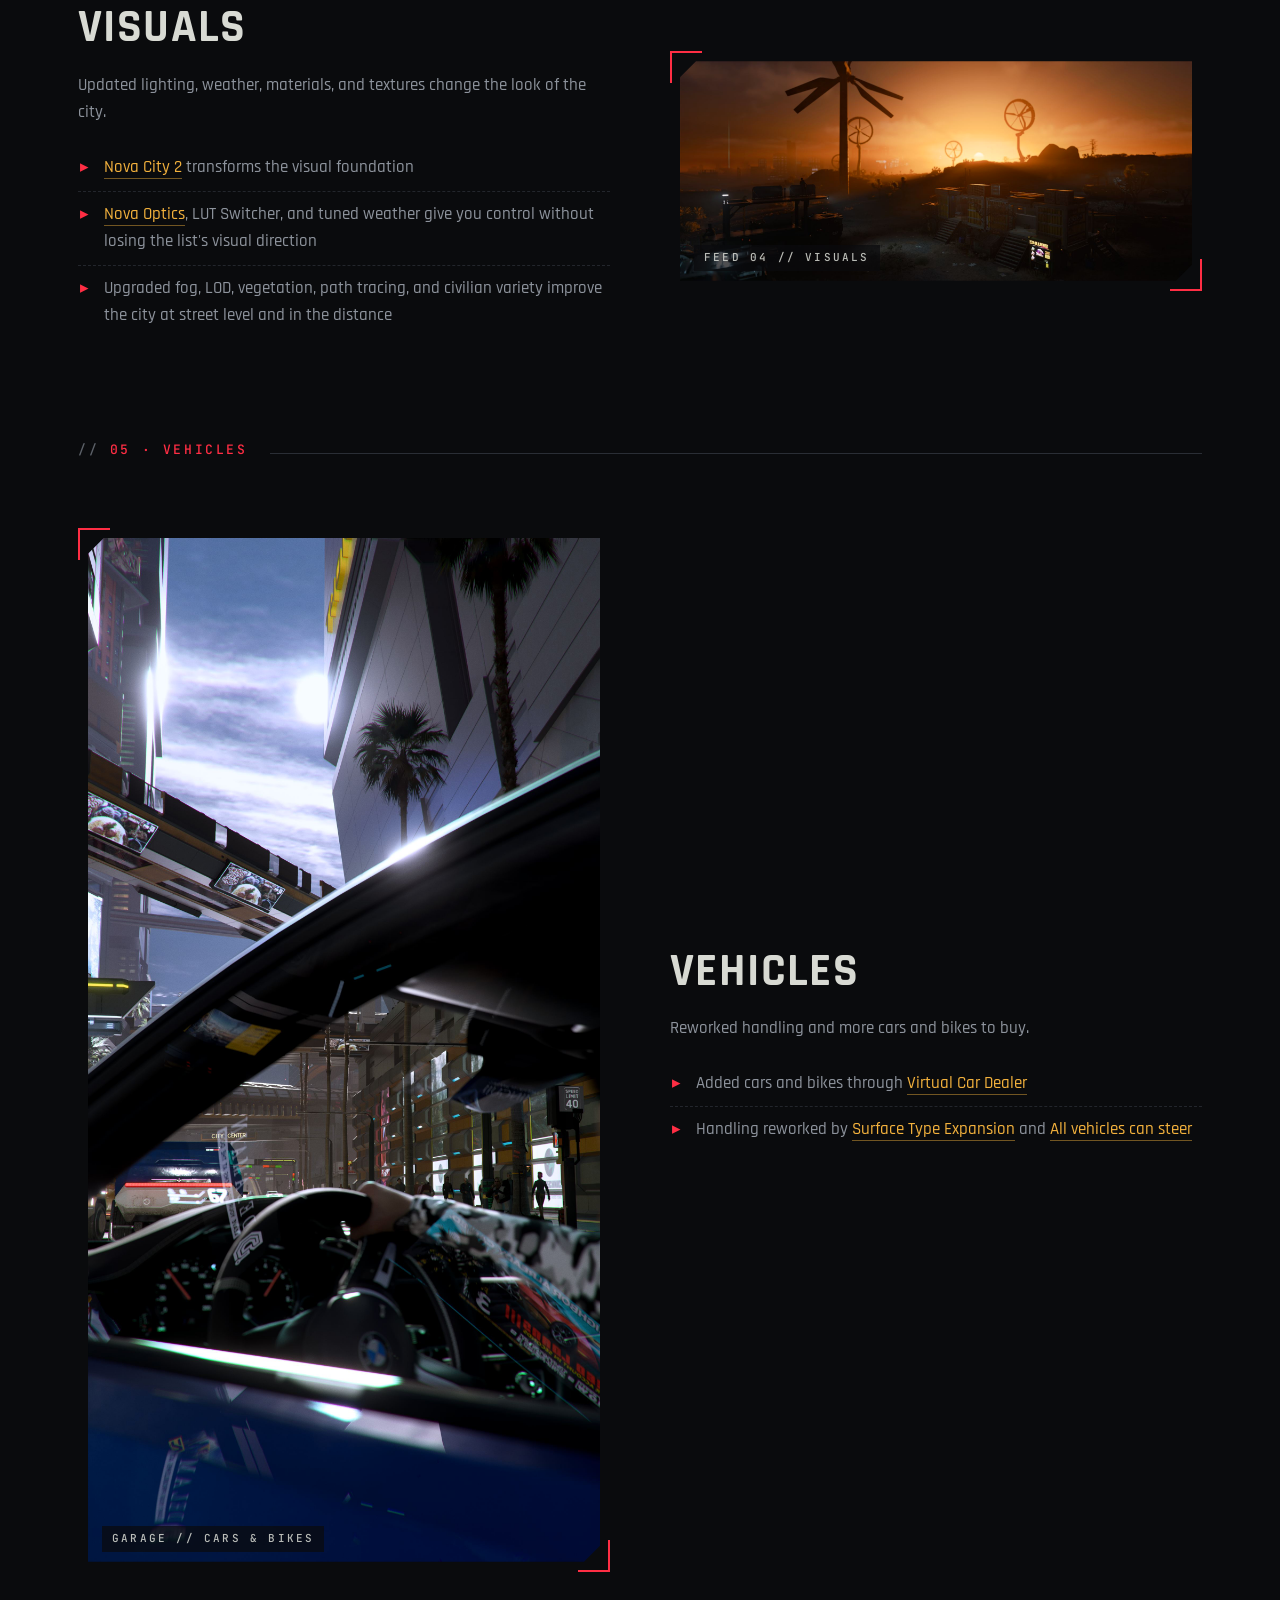
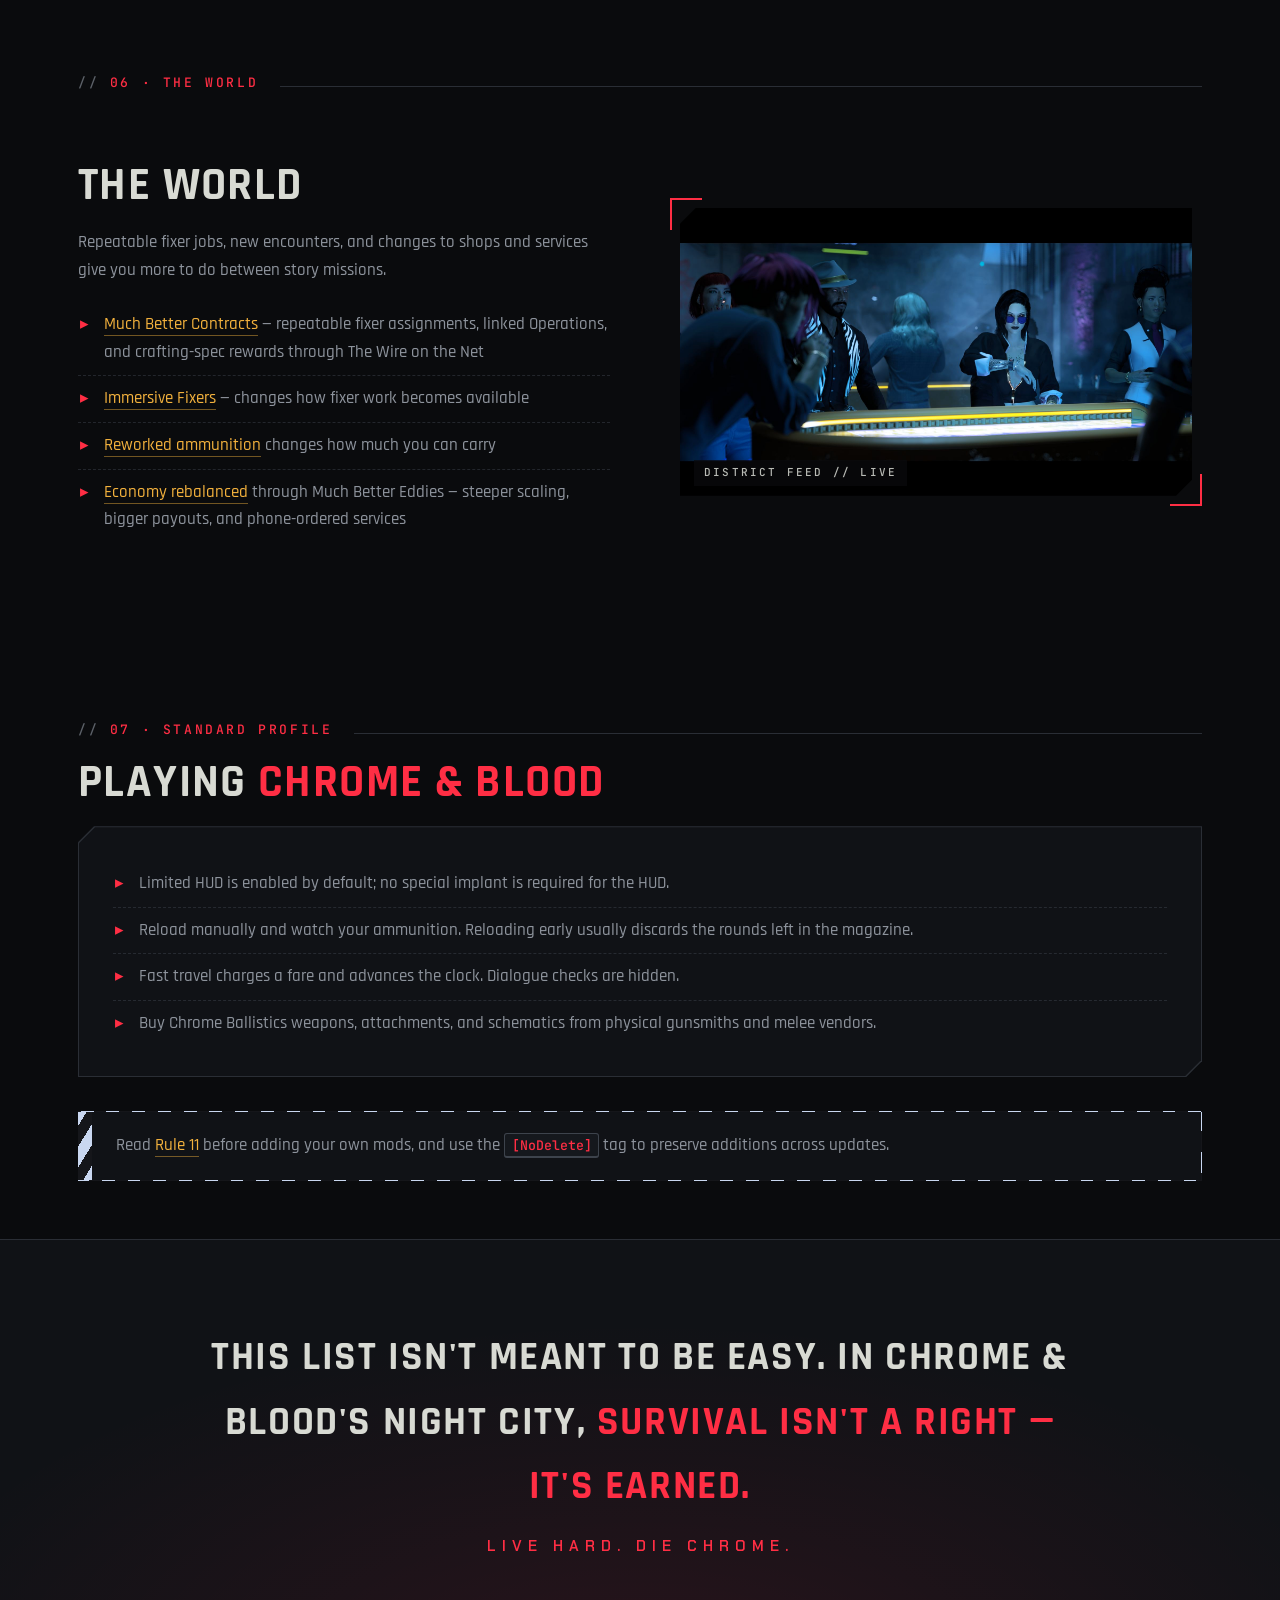
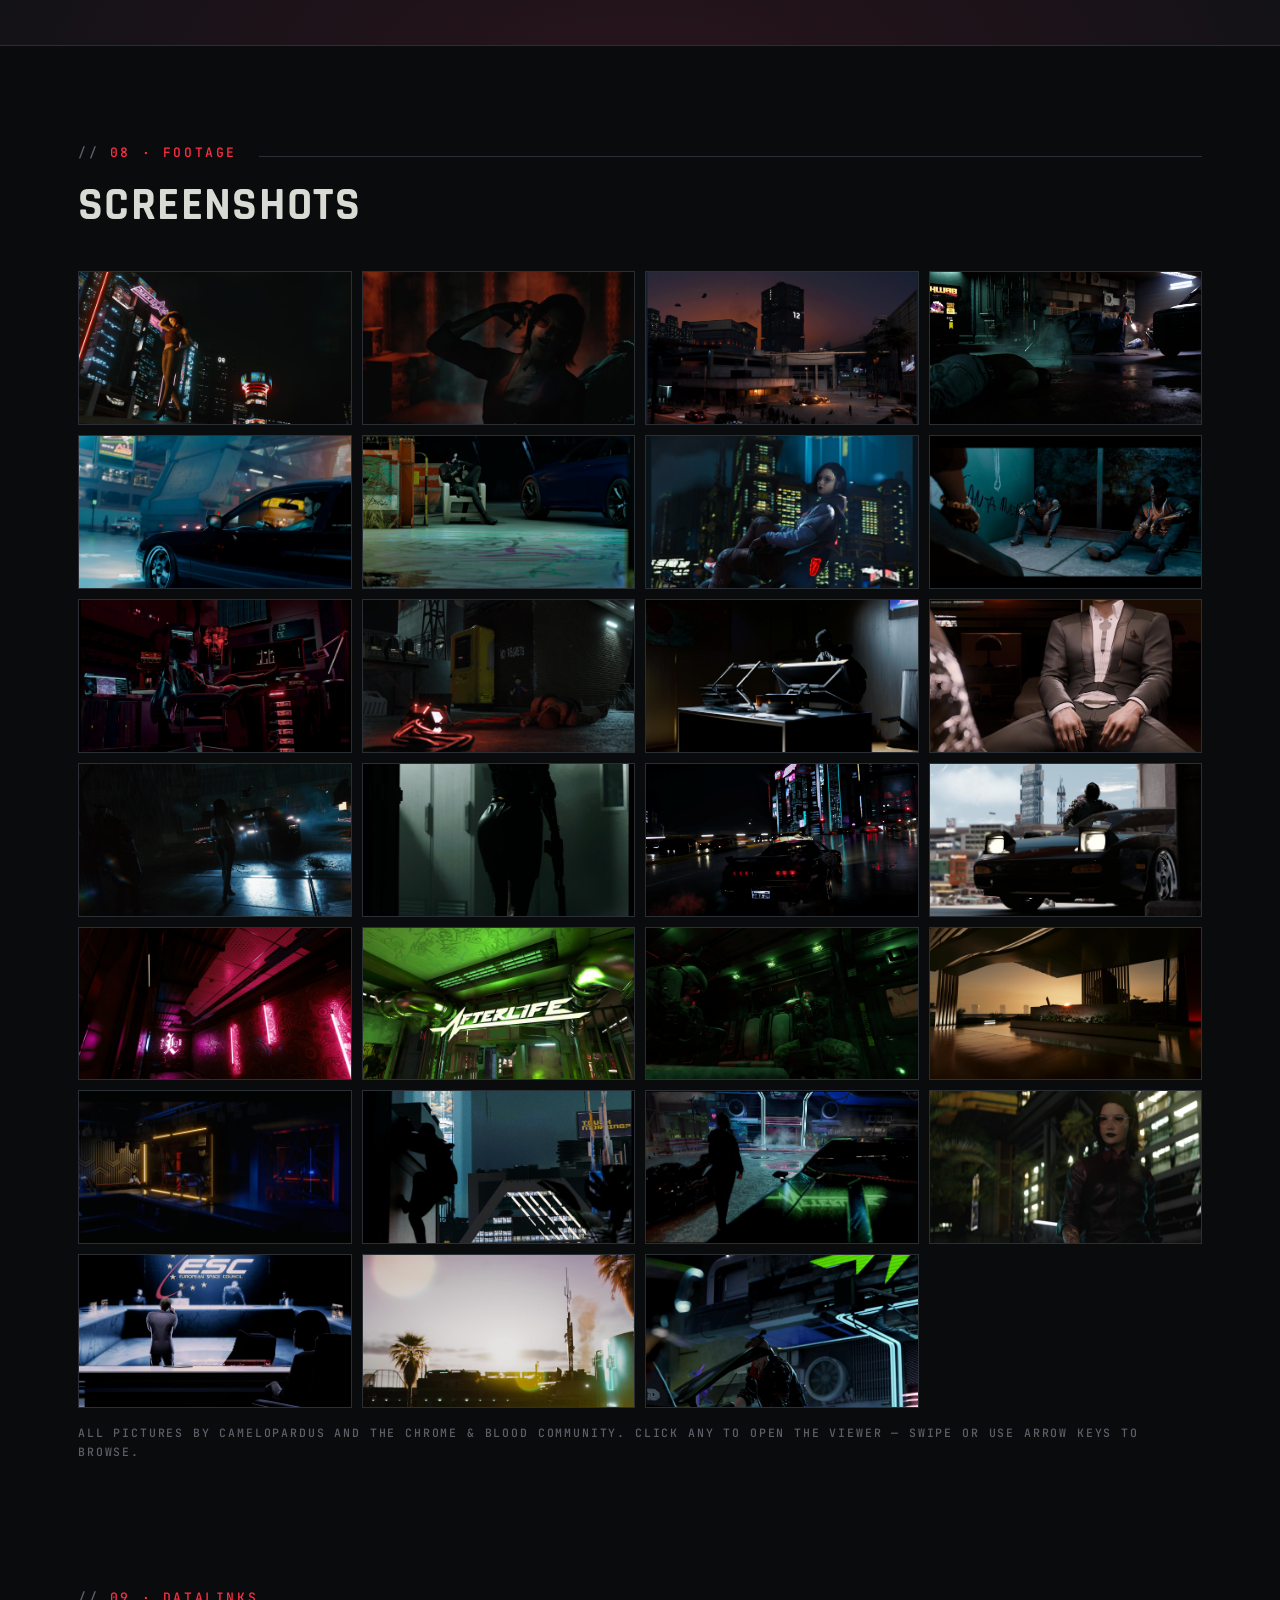
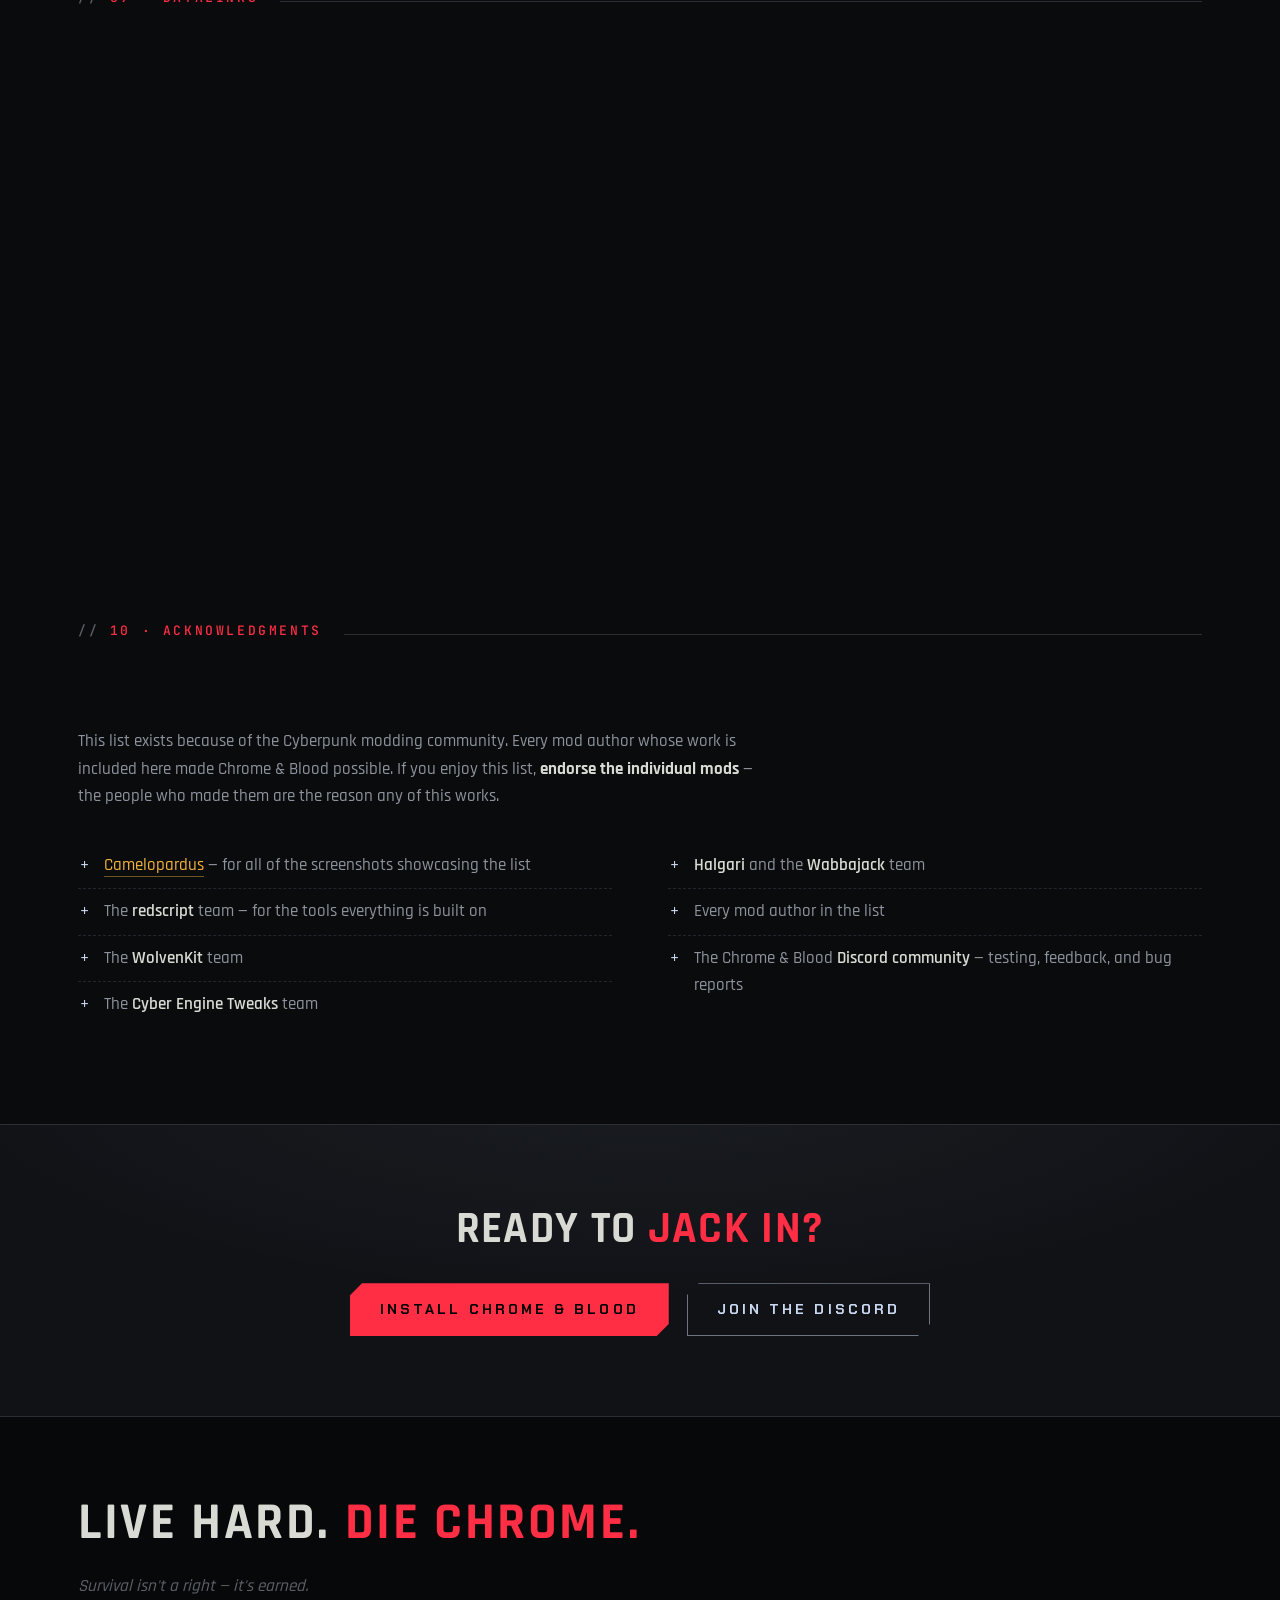
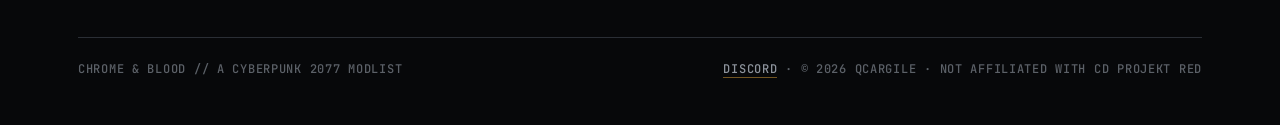
==== commit 8f51f5a9: "Improve navigation on the load order page" ====
--- a/docs/index.html
+++ b/docs/index.html
@@ -15,7 +15,7 @@
 <link rel="preconnect" href="https://fonts.googleapis.com">
 <link rel="preconnect" href="https://fonts.gstatic.com" crossorigin>
 <link href="https://fonts.googleapis.com/css2?family=Rajdhani:wght@500;600;700&family=Chakra+Petch:wght@500;600;700&family=JetBrains+Mono:wght@400;500;700&display=swap" rel="stylesheet">
-<link rel="stylesheet" href="assets/style.css?v=20261122a">
+<link rel="stylesheet" href="assets/style.css?v=20261122b">
 <noscript><style>.reveal { opacity: 1; transform: none; }</style></noscript>
 </head>
 <body>
--- a/docs/assets/style.css
+++ b/docs/assets/style.css
@@ -748,6 +748,8 @@
 
 .lo-controls { display: flex; gap: 14px; flex-wrap: wrap; align-items: center; margin: 30px 0 10px; }
 .lo-tabs { display: flex; gap: 8px; }
+.lo-actions { display: flex; gap: 8px; flex-wrap: wrap; }
+.lo-actions[hidden] { display: none; }
 .lo-tab {
   font-family: var(--label);
   font-weight: 600;
@@ -777,7 +779,27 @@
 .lo-search:focus { outline: none; border-color: var(--primary-dim); }
 .lo-search::placeholder { color: var(--text-faint); }
 .lo-meta { font-family: var(--mono); font-size: 12px; letter-spacing: 0.1em; color: var(--text-faint); margin-bottom: 26px; }
-.lo-group { margin: 14px 0; }
+.lo-layout { display: grid; grid-template-columns: minmax(0, 1fr) minmax(190px, 230px); gap: 28px; align-items: start; }
+.lo-layout > #list { grid-area: 1 / 1; min-width: 0; }
+.lo-categories {
+  grid-area: 1 / 2;
+  position: sticky;
+  top: 84px;
+  max-height: calc(100vh - 108px);
+  overflow: auto;
+  scrollbar-color: var(--line) var(--bg2);
+  scrollbar-width: thin;
+  padding: 10px 16px 12px;
+  background: var(--bg2);
+  border: 1px solid var(--line);
+  border-top-color: var(--primary-dim);
+}
+.lo-categories h2 { margin: 4px 0 8px; font: 700 15px var(--label); color: var(--secondary); }
+.lo-categories ul { list-style: none; padding: 0; margin: 0; }
+.lo-categories a { display: block; border: 0; padding: 5px 0; line-height: 1.3; color: var(--text-dim); }
+.lo-categories a:hover { color: var(--gold-bright); }
+.lo-actions button:focus-visible, .lo-categories a:focus-visible, .lo-group summary:focus-visible, .lo-search:focus-visible { outline: 2px solid var(--primary); outline-offset: 2px; }
+.lo-group { margin: 0 0 14px; scroll-margin-top: 84px; }
 .lo-group summary {
   cursor: pointer;
   list-style: none;
@@ -800,16 +822,39 @@
 .lo-group summary::before { content: "▸ "; }
 .lo-group[open] summary::before { content: "▾ "; }
 .lo-group summary::-webkit-details-marker { display: none; }
-.lo-group summary small { font-family: var(--mono); font-weight: 400; font-size: 11px; color: var(--text-faint); letter-spacing: 0.1em; margin-left: auto; }
-.lo-group .lo-list { padding: 4px 6px 10px; }
-.lo-list { list-style: none; }
-.lo-row { display: flex; align-items: baseline; gap: 14px; padding: 7px 6px; border-bottom: 1px dashed rgba(61, 67, 76, 0.45); }
-.lo-row .idx { font-family: var(--mono); font-size: 11px; color: var(--text-faint); min-width: 34px; text-align: right; flex: none; }
+.lo-group summary small { font-family: var(--mono); font-weight: 400; font-size: 11px; color: var(--text-faint); letter-spacing: 0.1em; margin-left: auto; white-space: nowrap; }
+.lo-list { width: 100%; table-layout: fixed; border-collapse: collapse; }
+.lo-list th, .lo-list td { padding: 7px 8px; vertical-align: baseline; overflow-wrap: anywhere; }
+.lo-list th {
+  text-align: left;
+  border-bottom: 1px solid var(--line);
+  color: var(--secondary);
+  font: 600 12px var(--label);
+  letter-spacing: 0.08em;
+  white-space: nowrap;
+}
+.lo-list th:first-child { width: 62px; }
+.lo-list th:last-child { width: 96px; }
+.lo-row td { border-bottom: 1px dashed rgba(61, 67, 76, 0.45); }
+.lo-row .idx { font-family: var(--mono); font-size: 11px; color: var(--text-faint); }
 .lo-row .nm { color: var(--text-dim); }
 .lo-row a.nm { color: var(--text-dim); }
 .lo-row a.nm:hover { color: var(--gold-bright); border-bottom-color: var(--gold-bright); }
-.lo-row .vv { font-family: var(--mono); font-size: 12px; color: var(--secondary-dim); margin-left: auto; flex: none; }
-.lo-row.hide, .lo-group.hide { display: none; }
+.lo-row .vv { font-family: var(--mono); font-size: 12px; color: var(--secondary-dim); }
+
+@media (max-width: 900px) {
+  .lo-layout { display: block; }
+  .lo-categories { z-index: 2; margin-bottom: 14px; padding: 6px 12px 8px; overflow: visible; }
+  .lo-categories ul { display: flex; gap: 16px; overflow-x: auto; padding: 0 3px 4px; }
+  .lo-categories li { flex: 0 0 auto; }
+  .lo-group { scroll-margin-top: 198px; }
+}
+
+@media (max-width: 700px) {
+  .lo-categories { top: 0; }
+  .lo-group { scroll-margin-top: 114px; }
+  .lo-list th:last-child { width: 78px; }
+}
 
 .ver-nav { display: flex; flex-wrap: wrap; gap: 8px; margin: 26px 0 8px; }
 .ver-nav a {
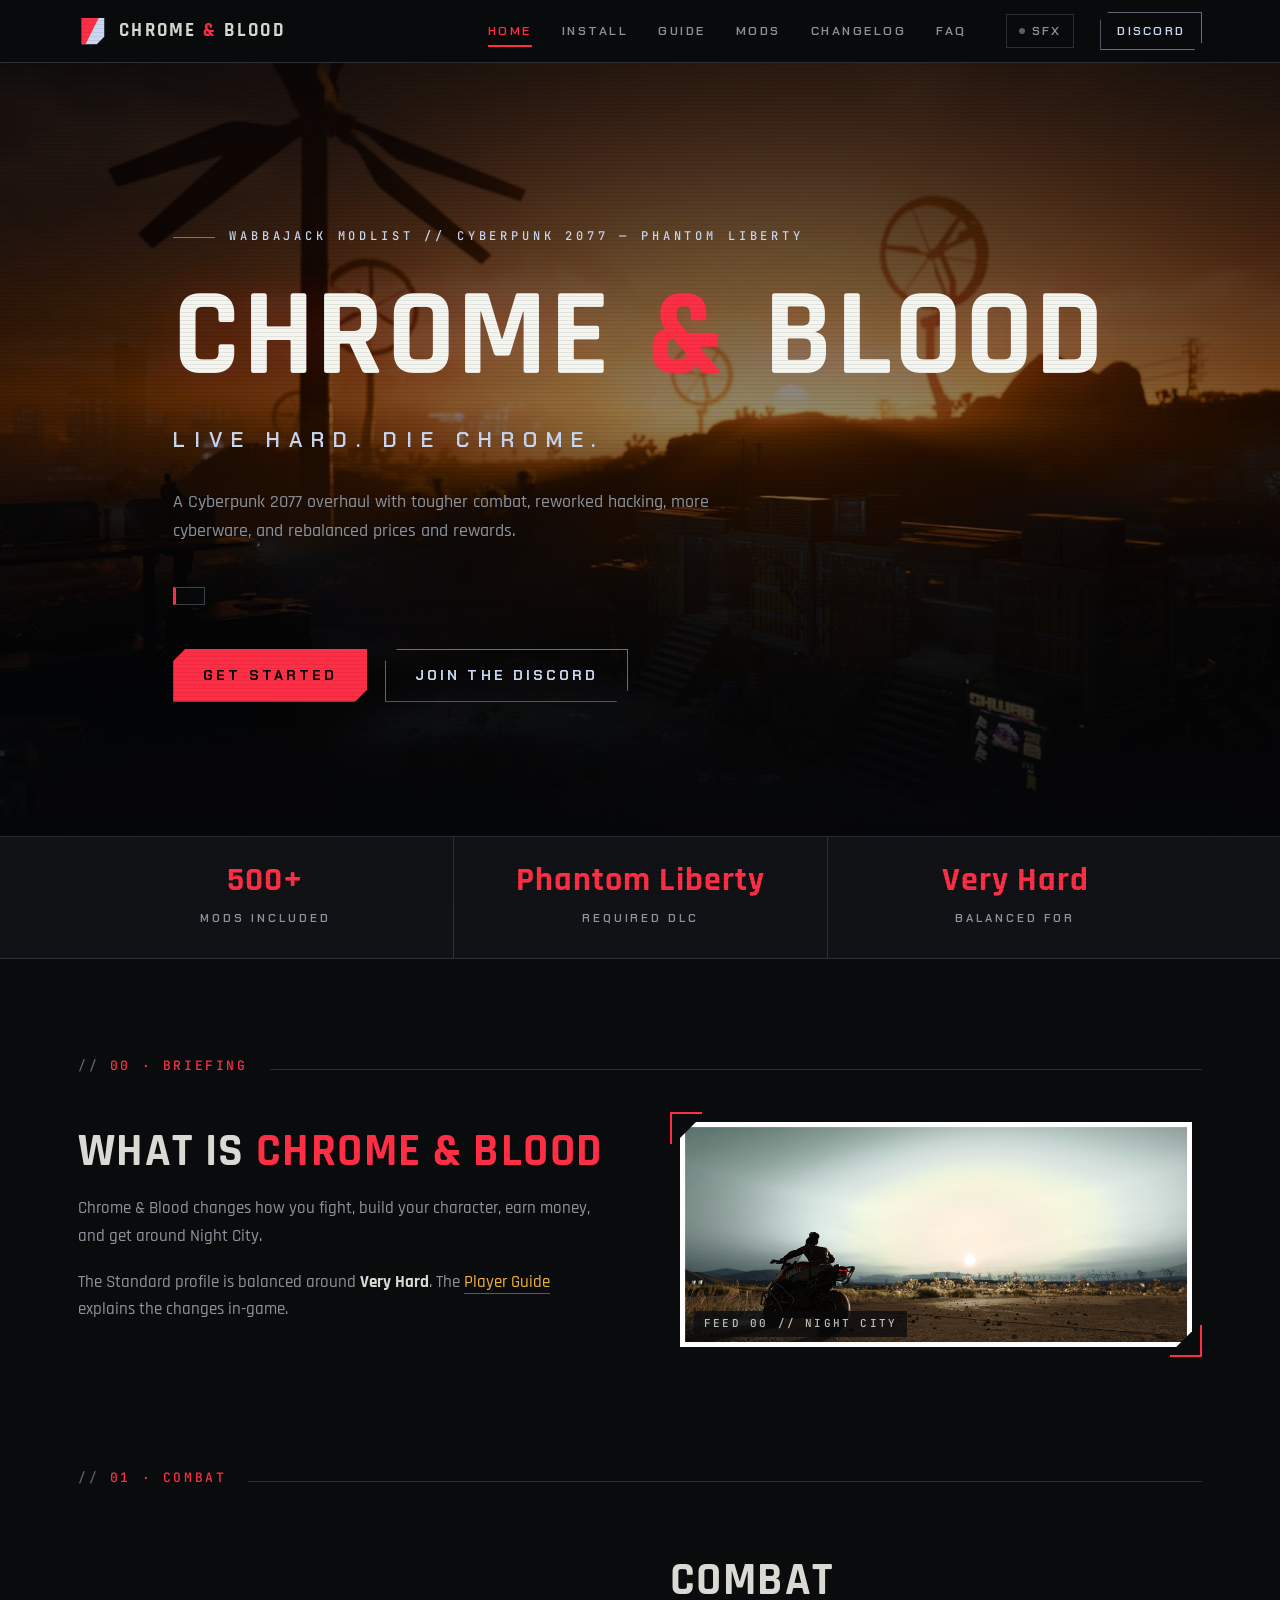
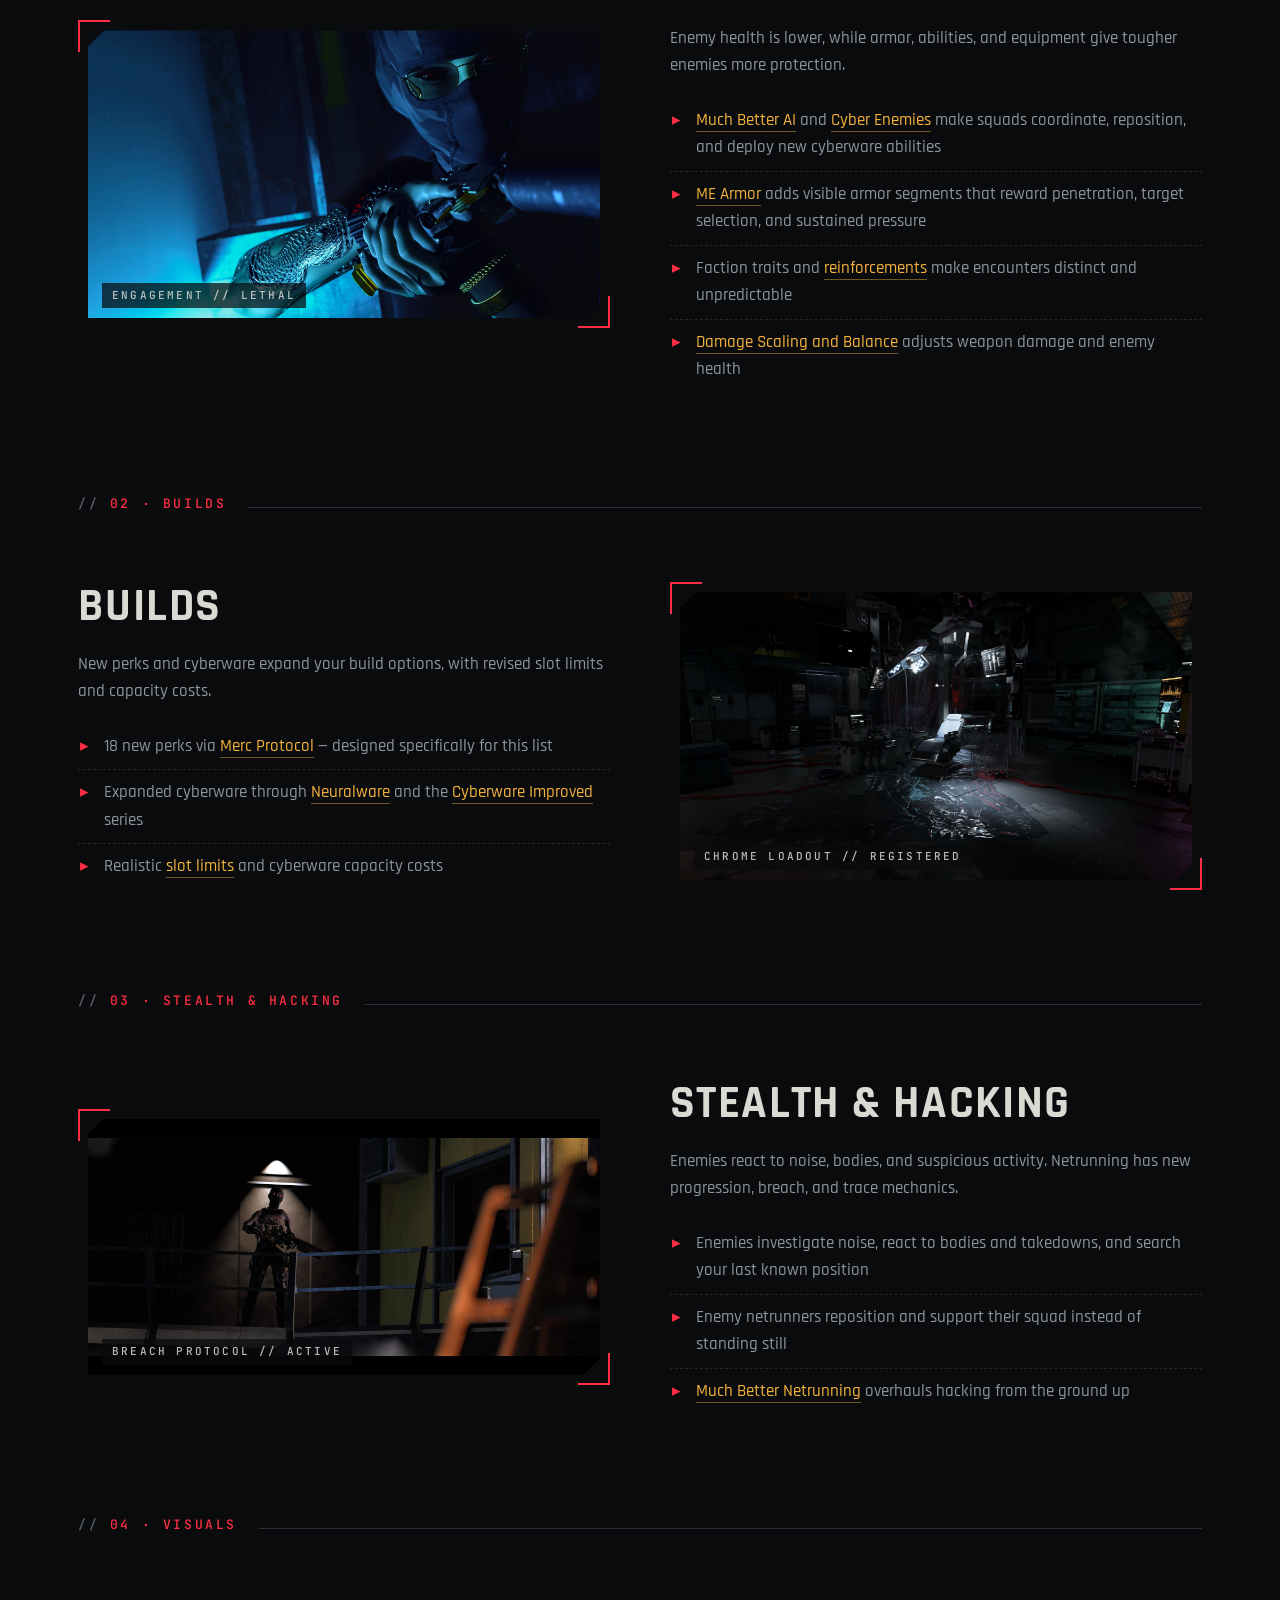
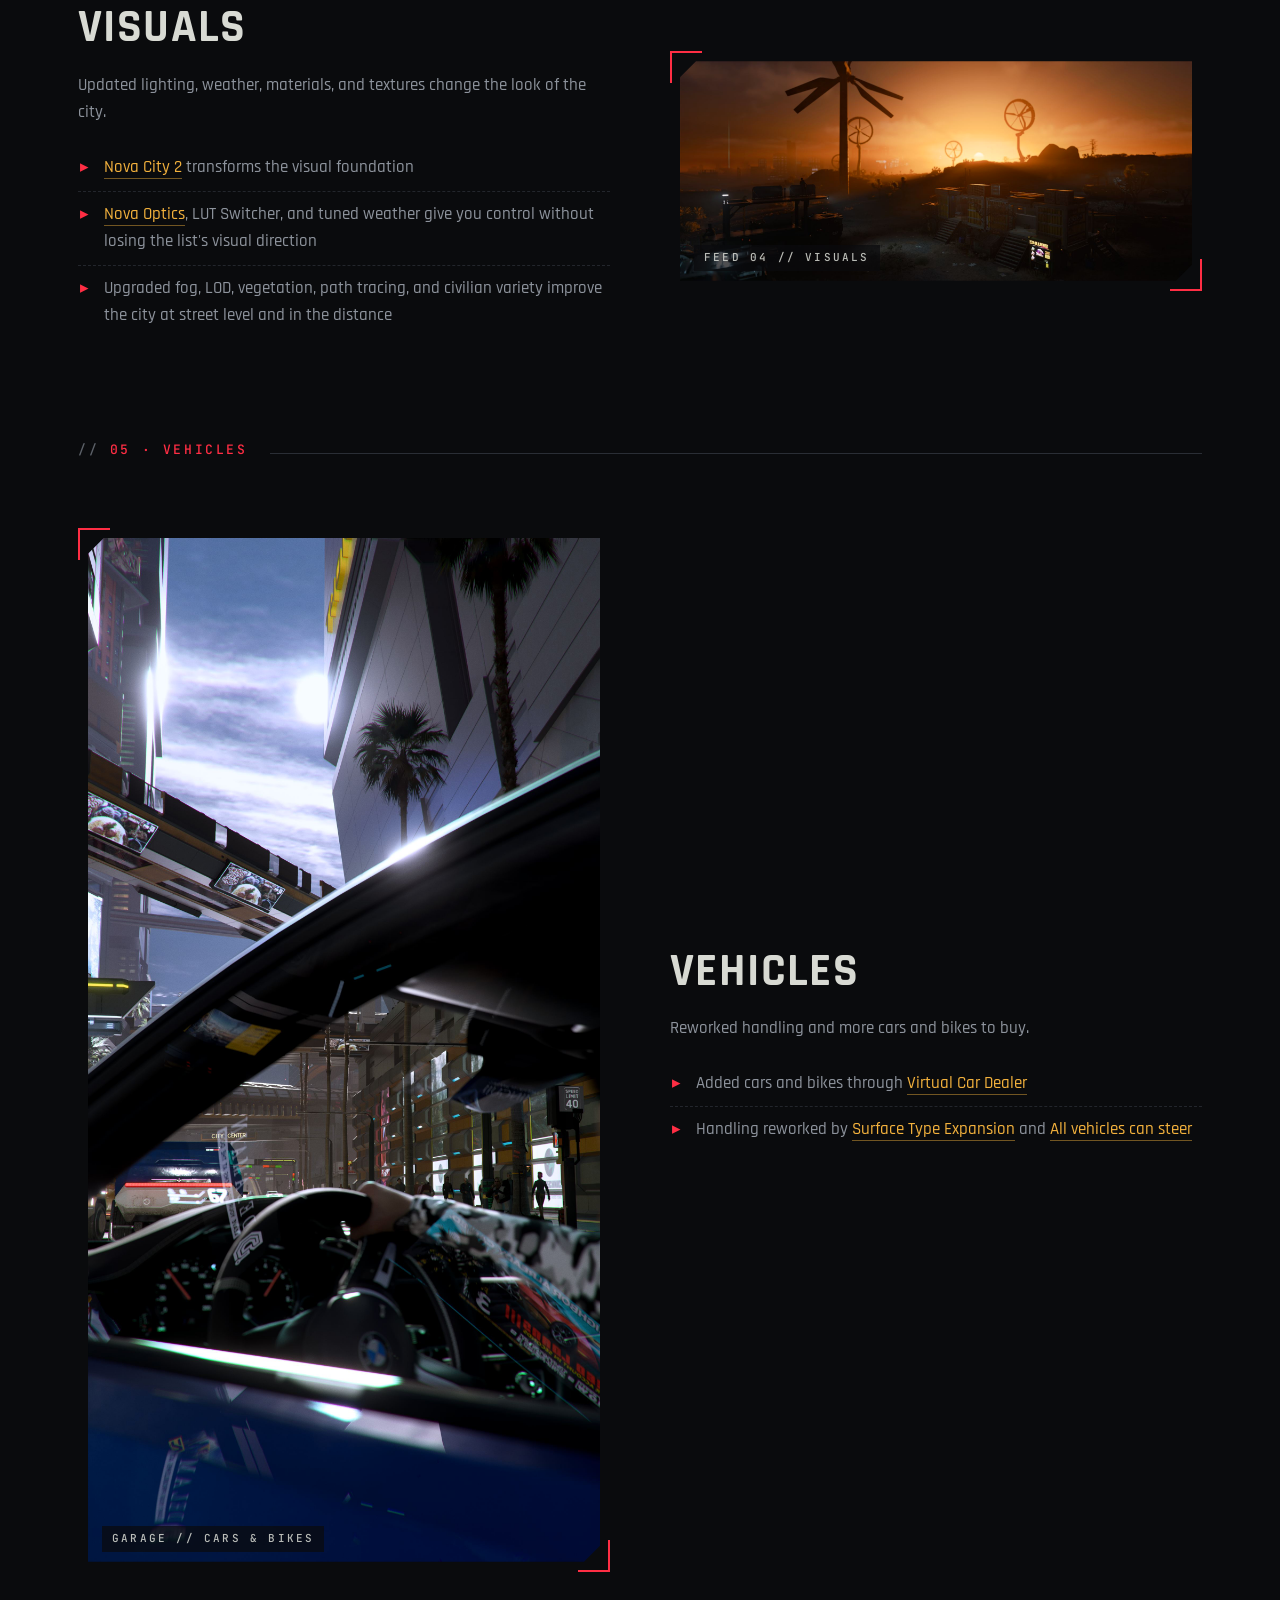
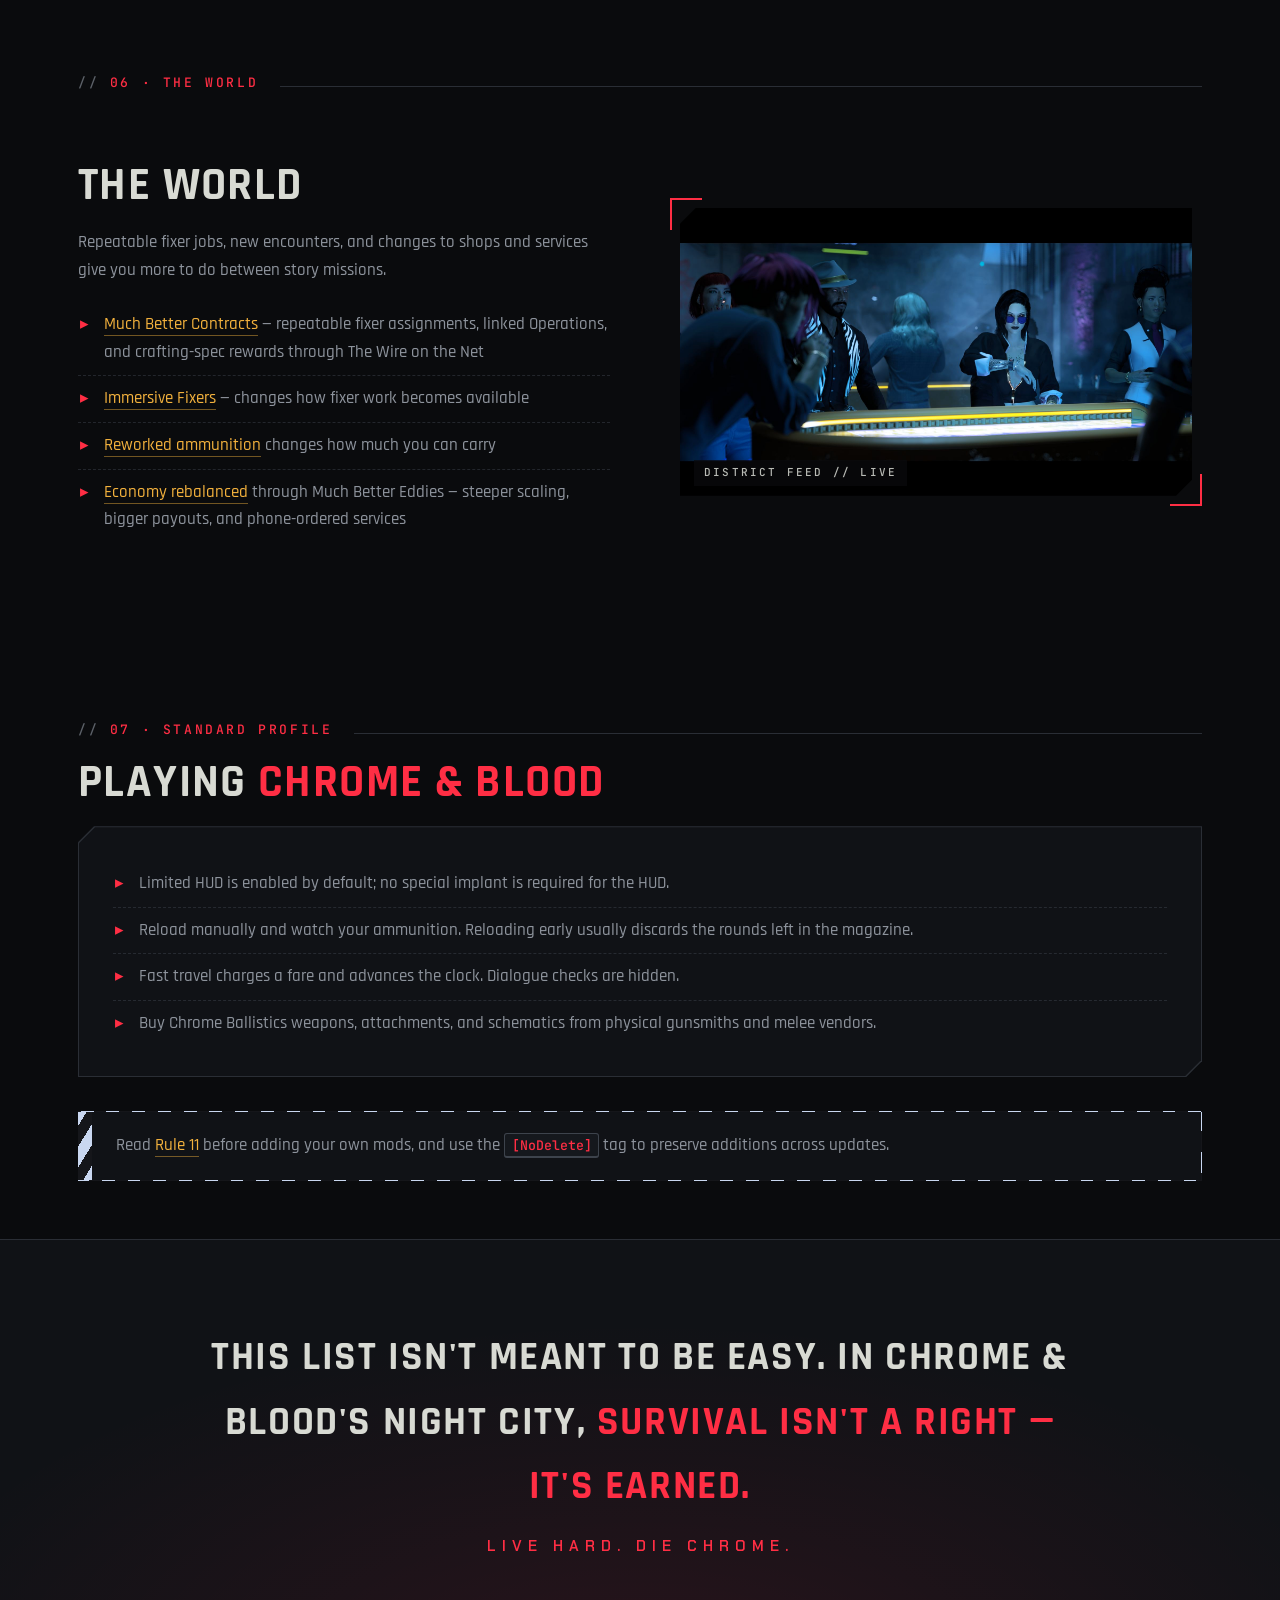
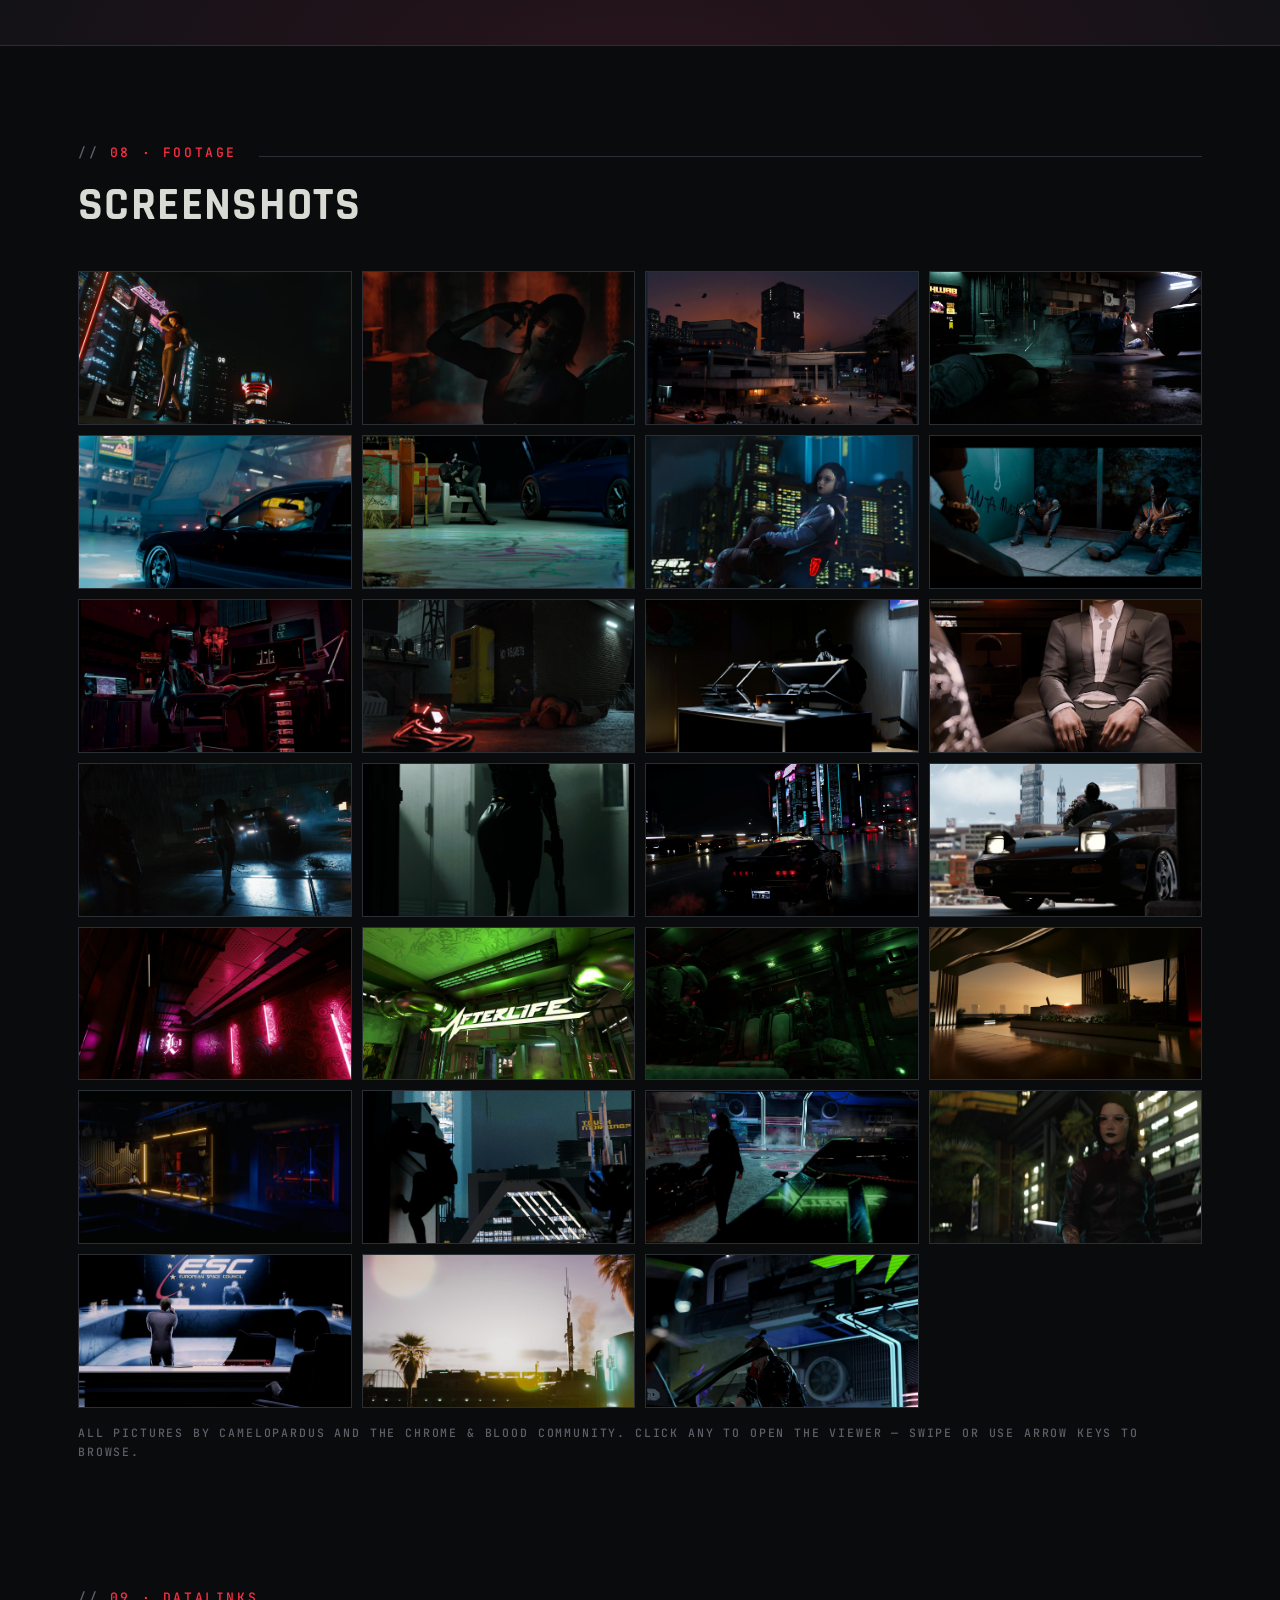
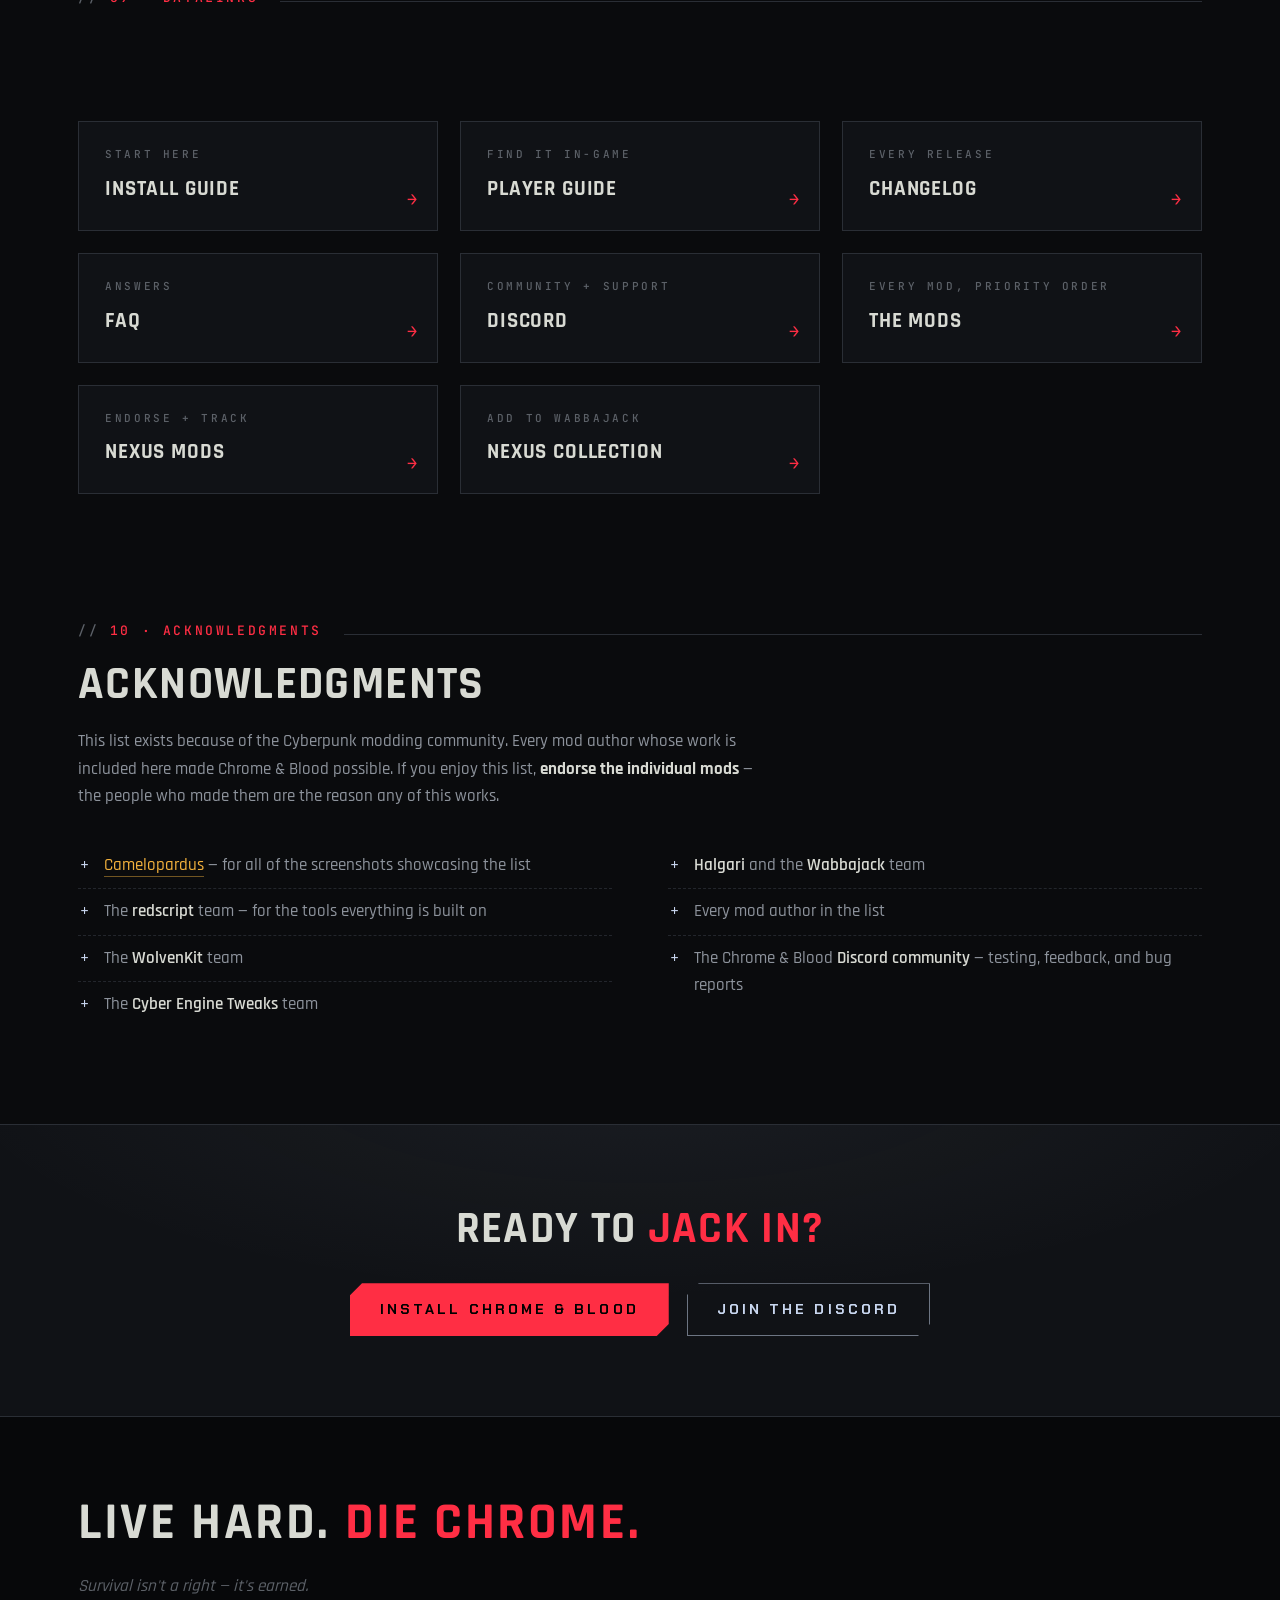
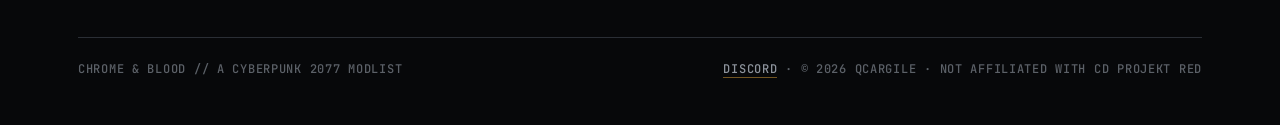
==== commit 3300ff90: "Show the 5.2 notes and load order on the website" ====
--- a/docs/index.html
+++ b/docs/index.html
@@ -316,13 +316,13 @@
     document.querySelector(".hero-bg").style.backgroundImage = "url('assets/img/" + pick + "')";
   }
 
-  fetch("https://raw.githubusercontent.com/qcargile/Chrome-Blood/b086c768c8ce9f8234c549bfd405e5b9f5999dc3/changelog.md")
+  fetch("https://raw.githubusercontent.com/qcargile/Chrome-Blood/ae56616d9f9765554bfd365fc9d8bd1b9dcb2cec/changelog.md")
     .then(function (r) { return r.ok ? r.text() : Promise.reject(); })
     .then(function (md) {
       var m = md.match(/<summary>\s*(v[\d.]+(?:\s+[^<\n–-]+?)?)\s*[–-]\s*([^<\n]+?)\s*<\/summary>/);
       if (!m) return;
       var chip = document.getElementById("relchip");
-      chip.innerHTML = '<i>CURRENT RELEASE</i> <b>' + m[1] + '</b> // ' + m[2].toUpperCase();
+      chip.innerHTML = '<i>LATEST RELEASE NOTES</i> <b>' + m[1] + '</b> // ' + m[2].toUpperCase();
       chip.hidden = false;
     })
     .catch(function () {});
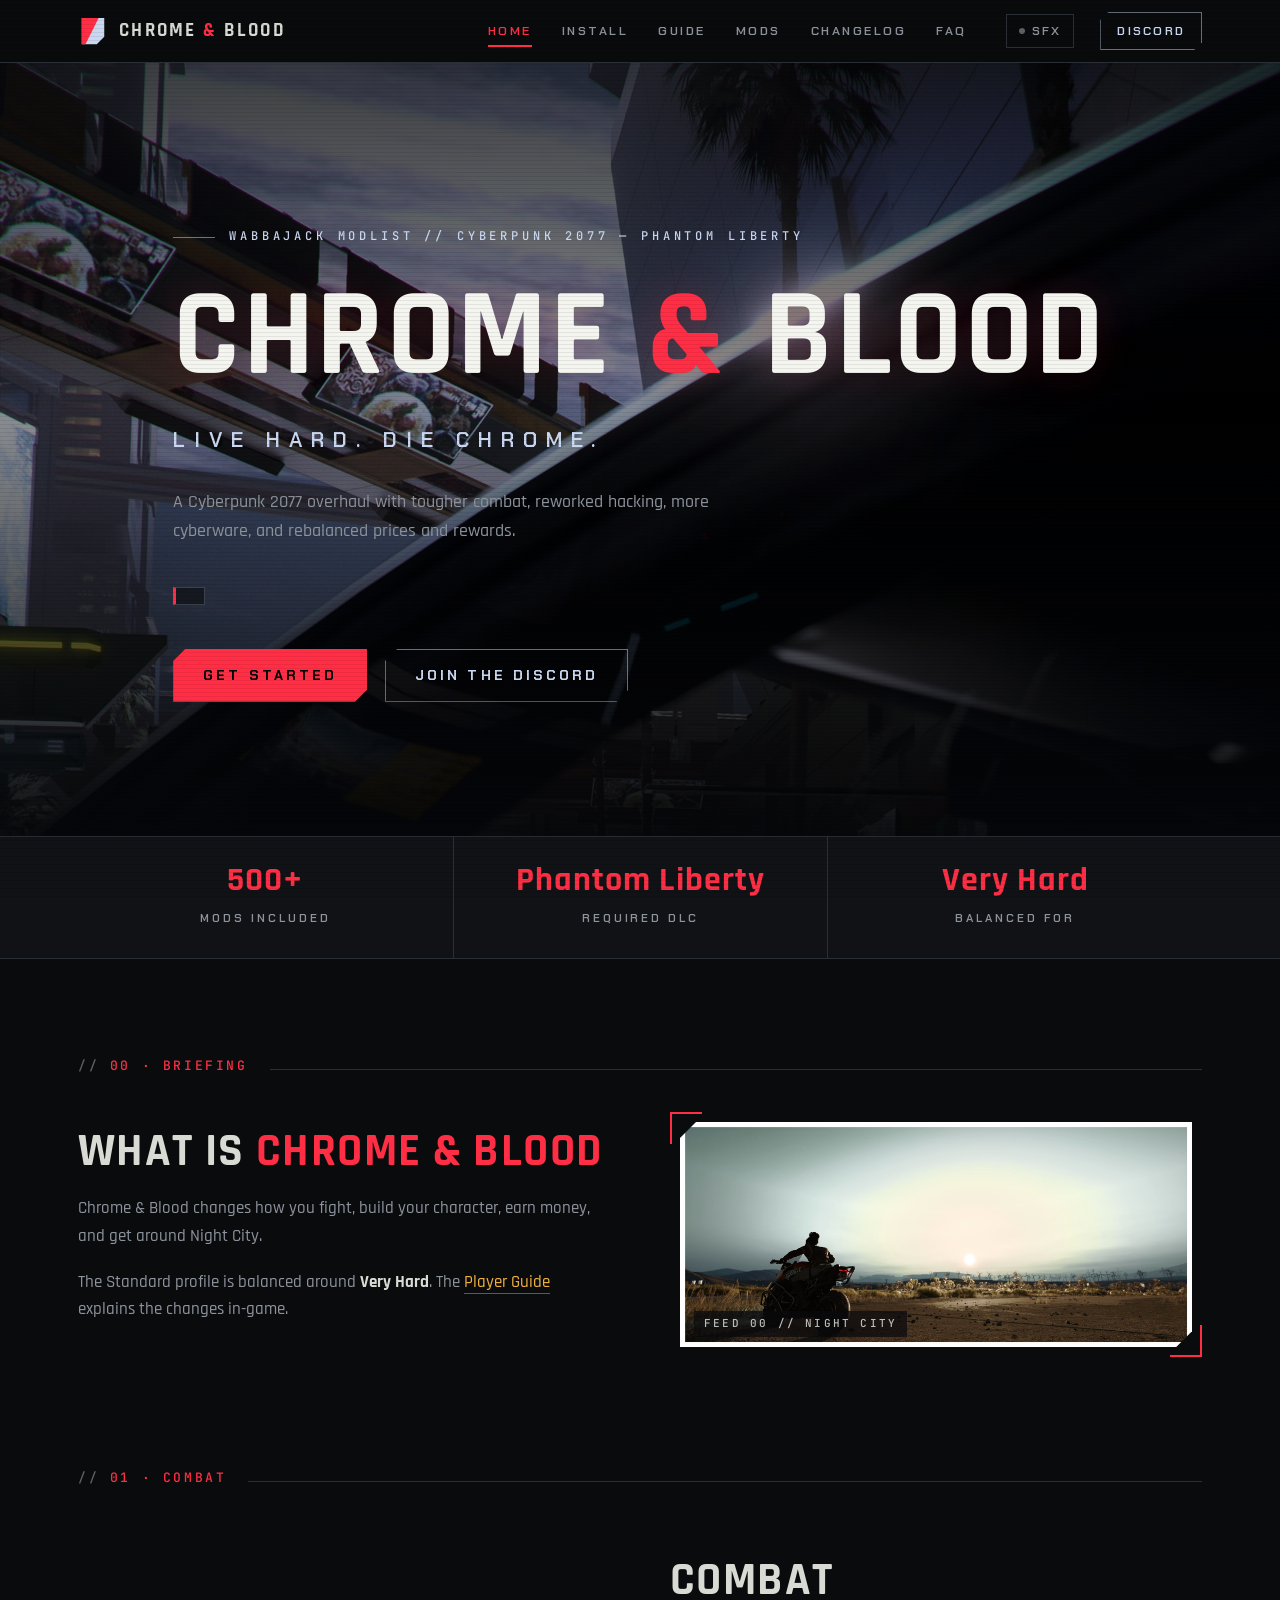
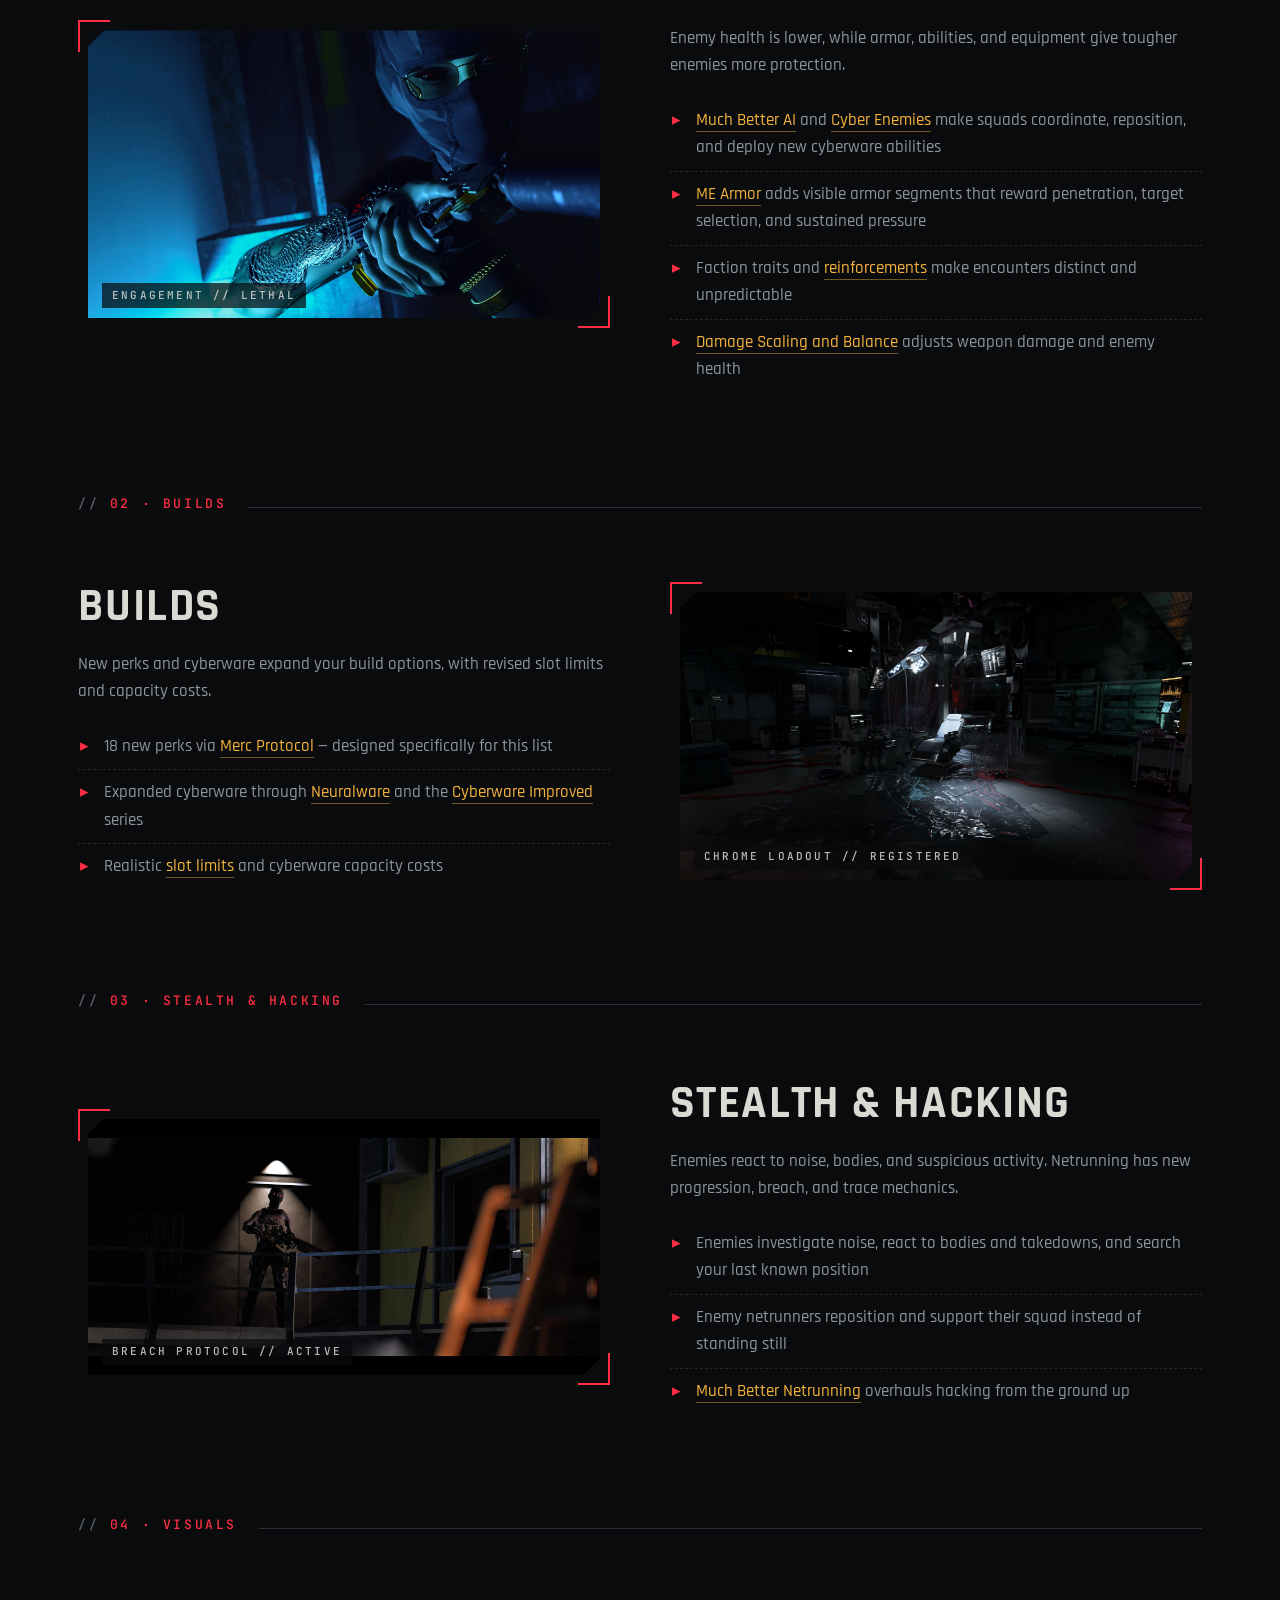
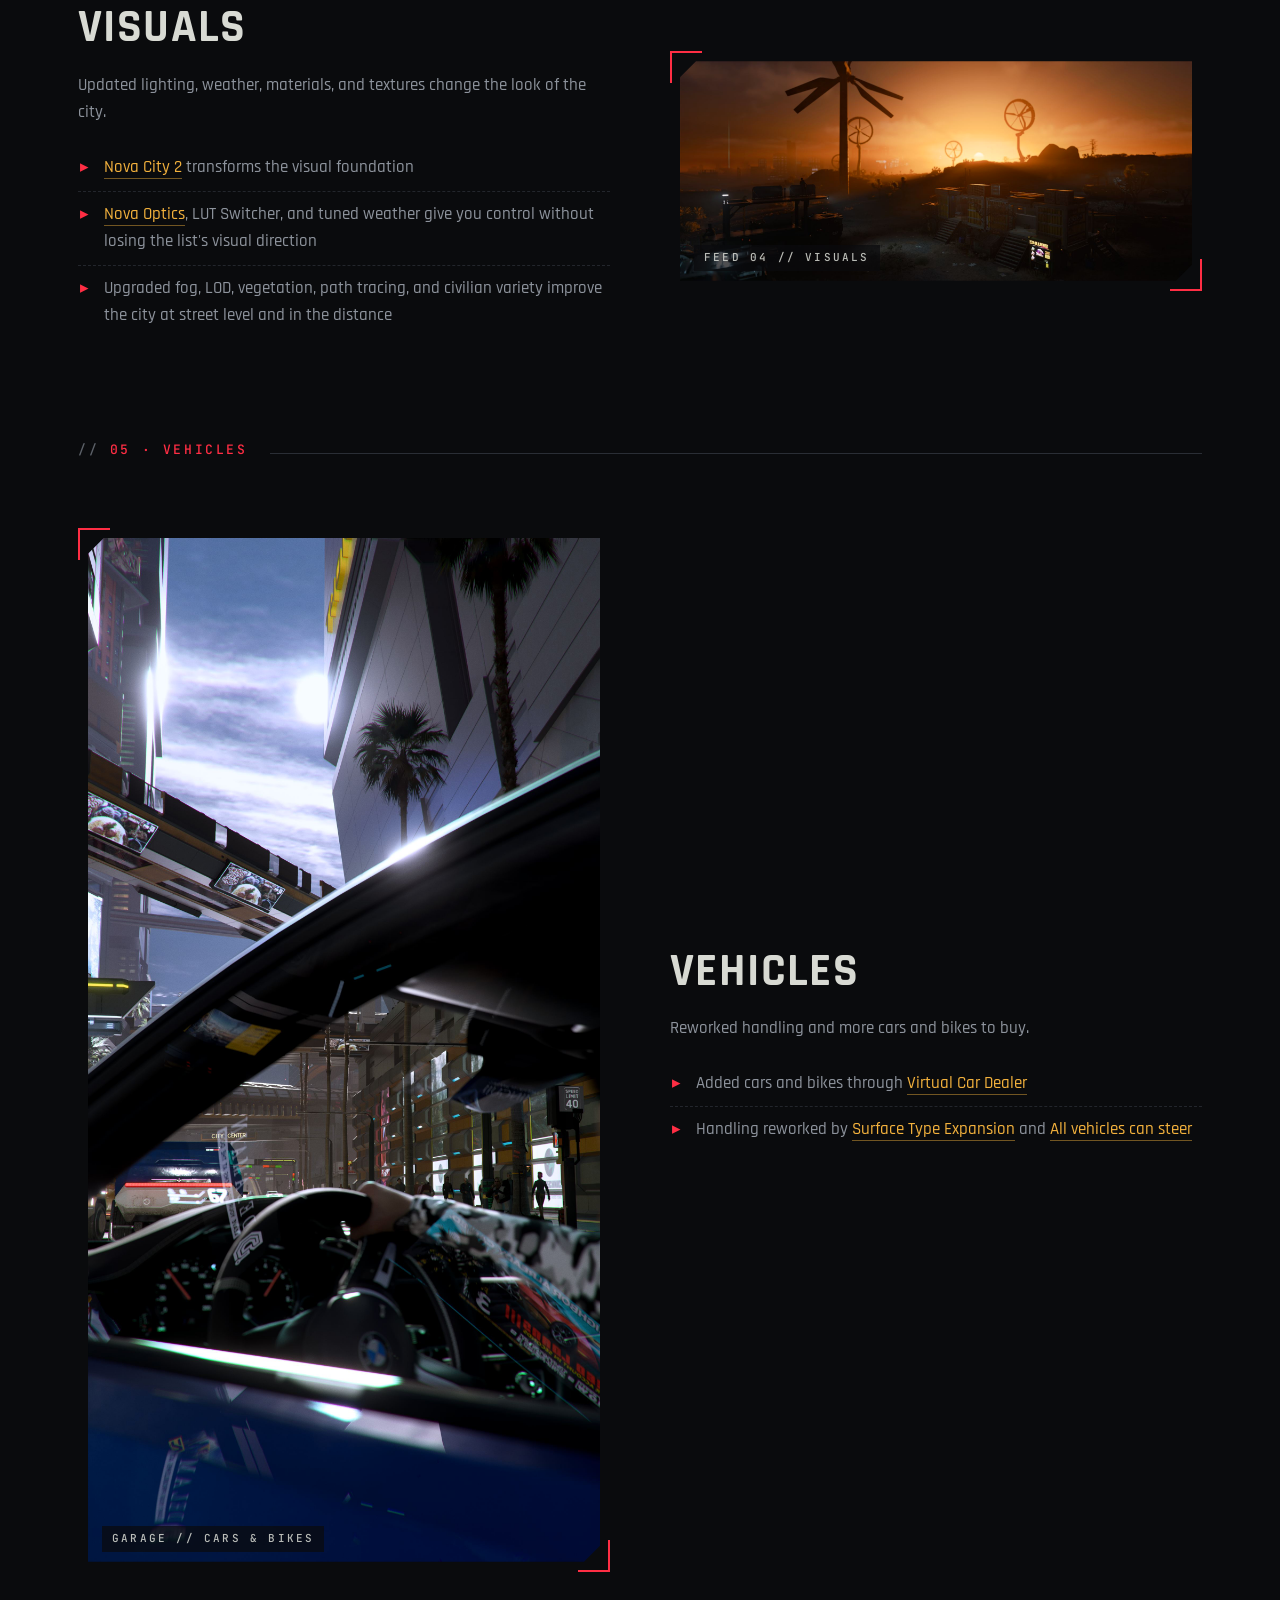
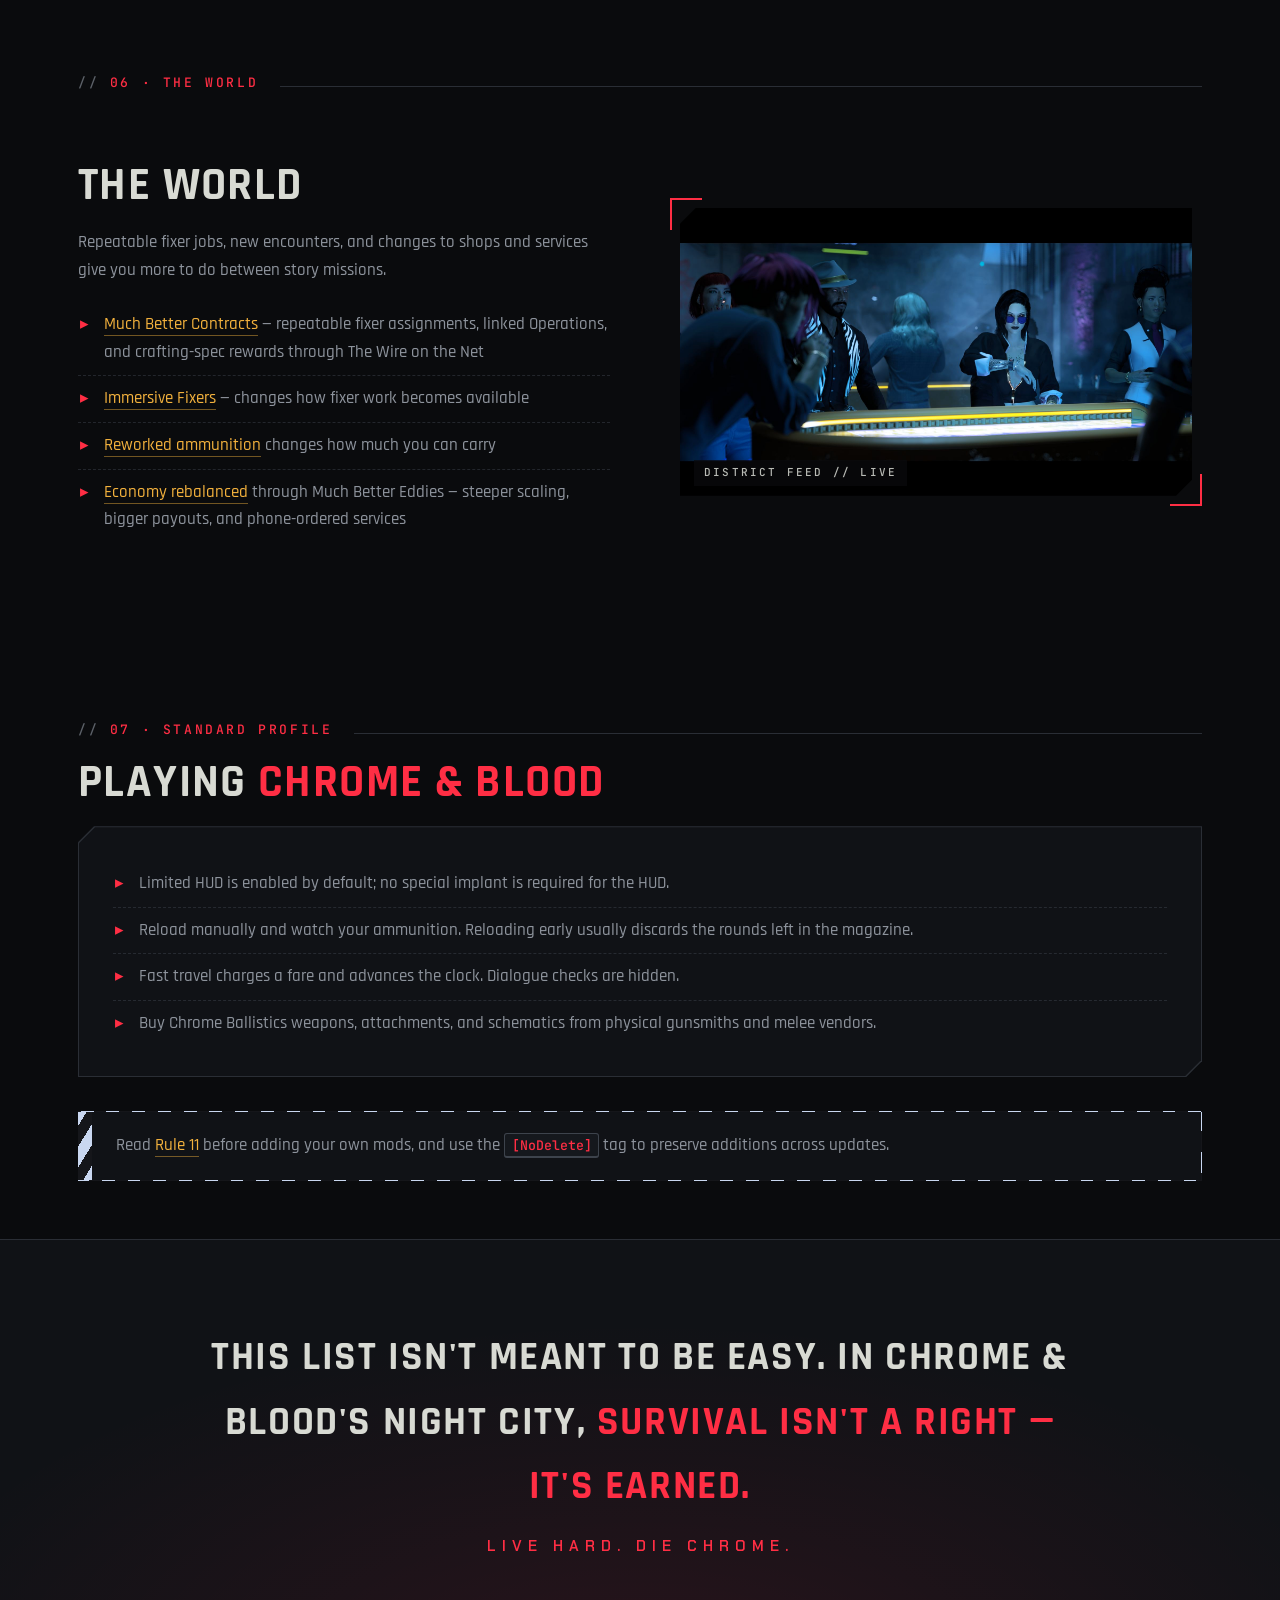
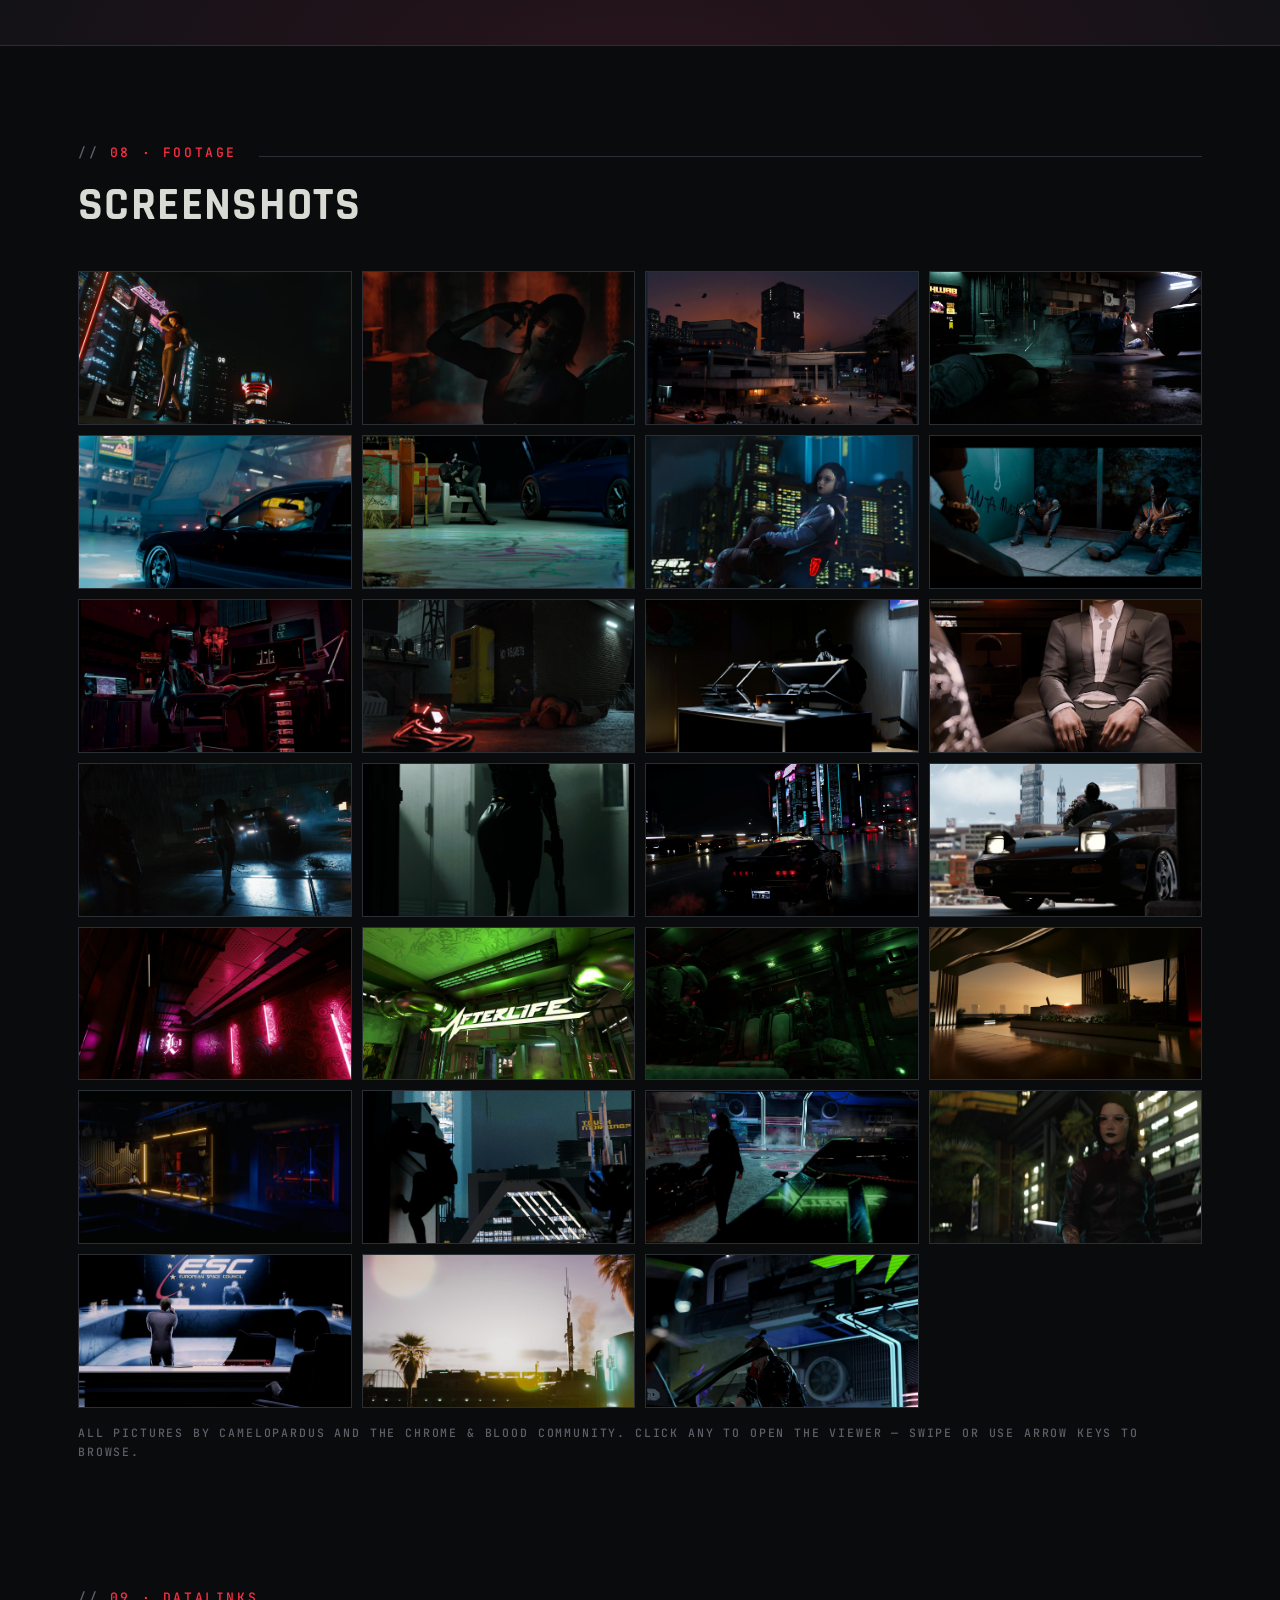
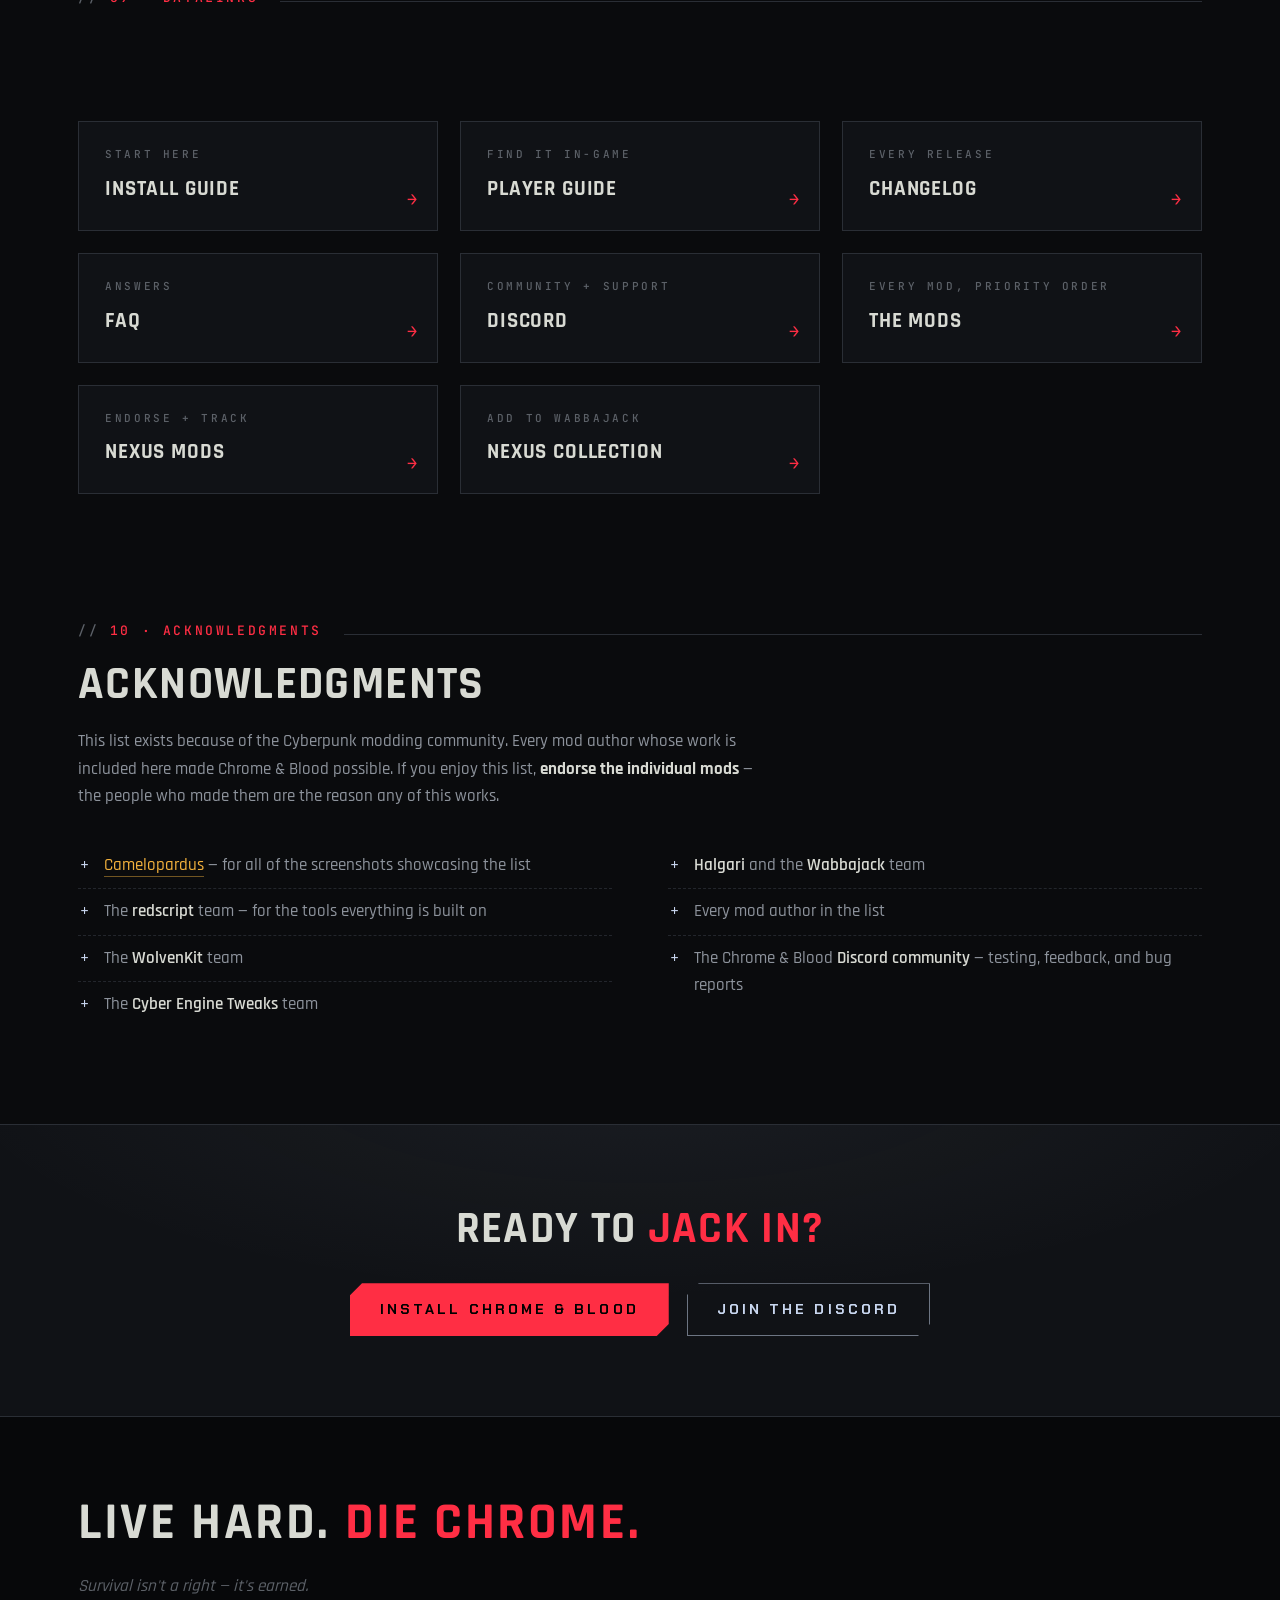
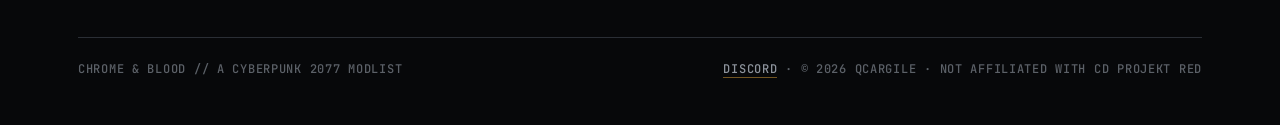
==== commit d11543f3: "Serve the revised 5.2 changelog" ====
--- a/docs/index.html
+++ b/docs/index.html
@@ -316,7 +316,7 @@
     document.querySelector(".hero-bg").style.backgroundImage = "url('assets/img/" + pick + "')";
   }
 
-  fetch("https://raw.githubusercontent.com/qcargile/Chrome-Blood/ae56616d9f9765554bfd365fc9d8bd1b9dcb2cec/changelog.md")
+  fetch("https://raw.githubusercontent.com/qcargile/Chrome-Blood/9dbd1b228a49fd410d3531015b001533a23db481/changelog.md")
     .then(function (r) { return r.ok ? r.text() : Promise.reject(); })
     .then(function (md) {
       var m = md.match(/<summary>\s*(v[\d.]+(?:\s+[^<\n–-]+?)?)\s*[–-]\s*([^<\n]+?)\s*<\/summary>/);
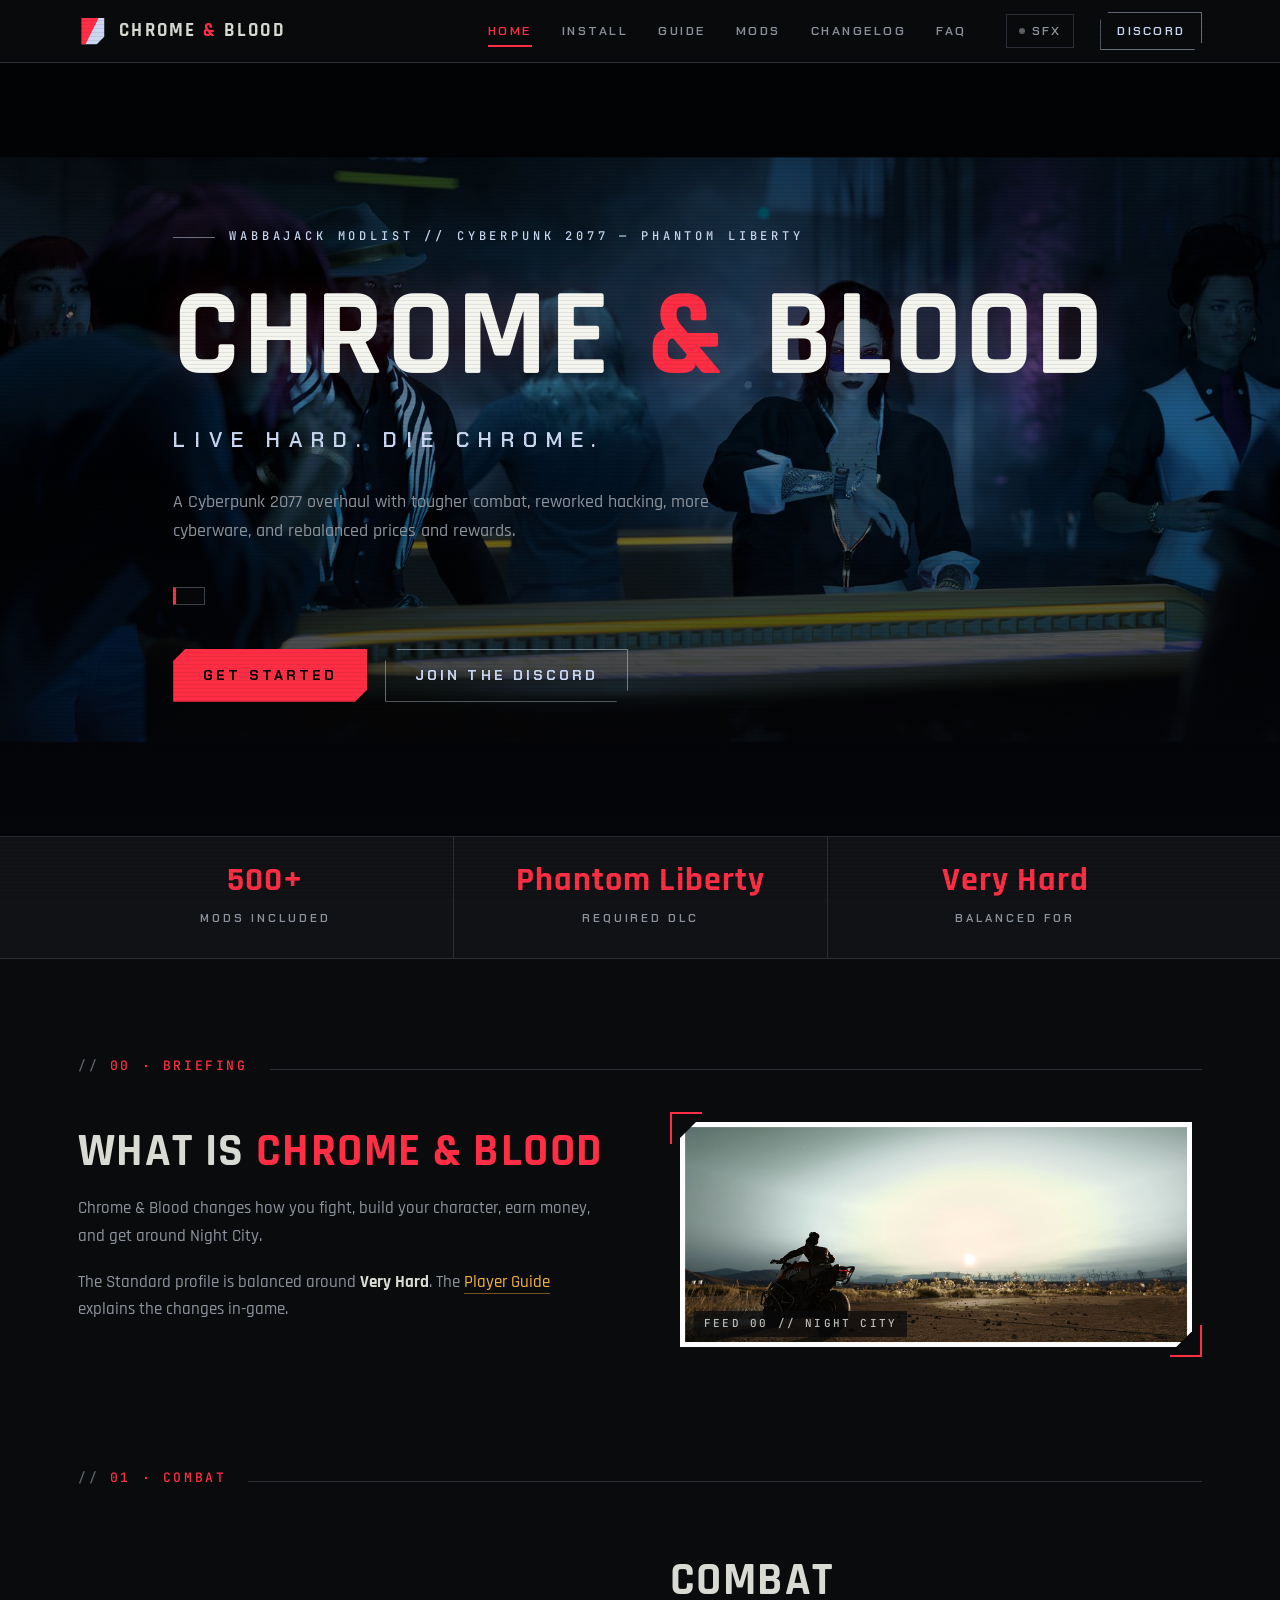
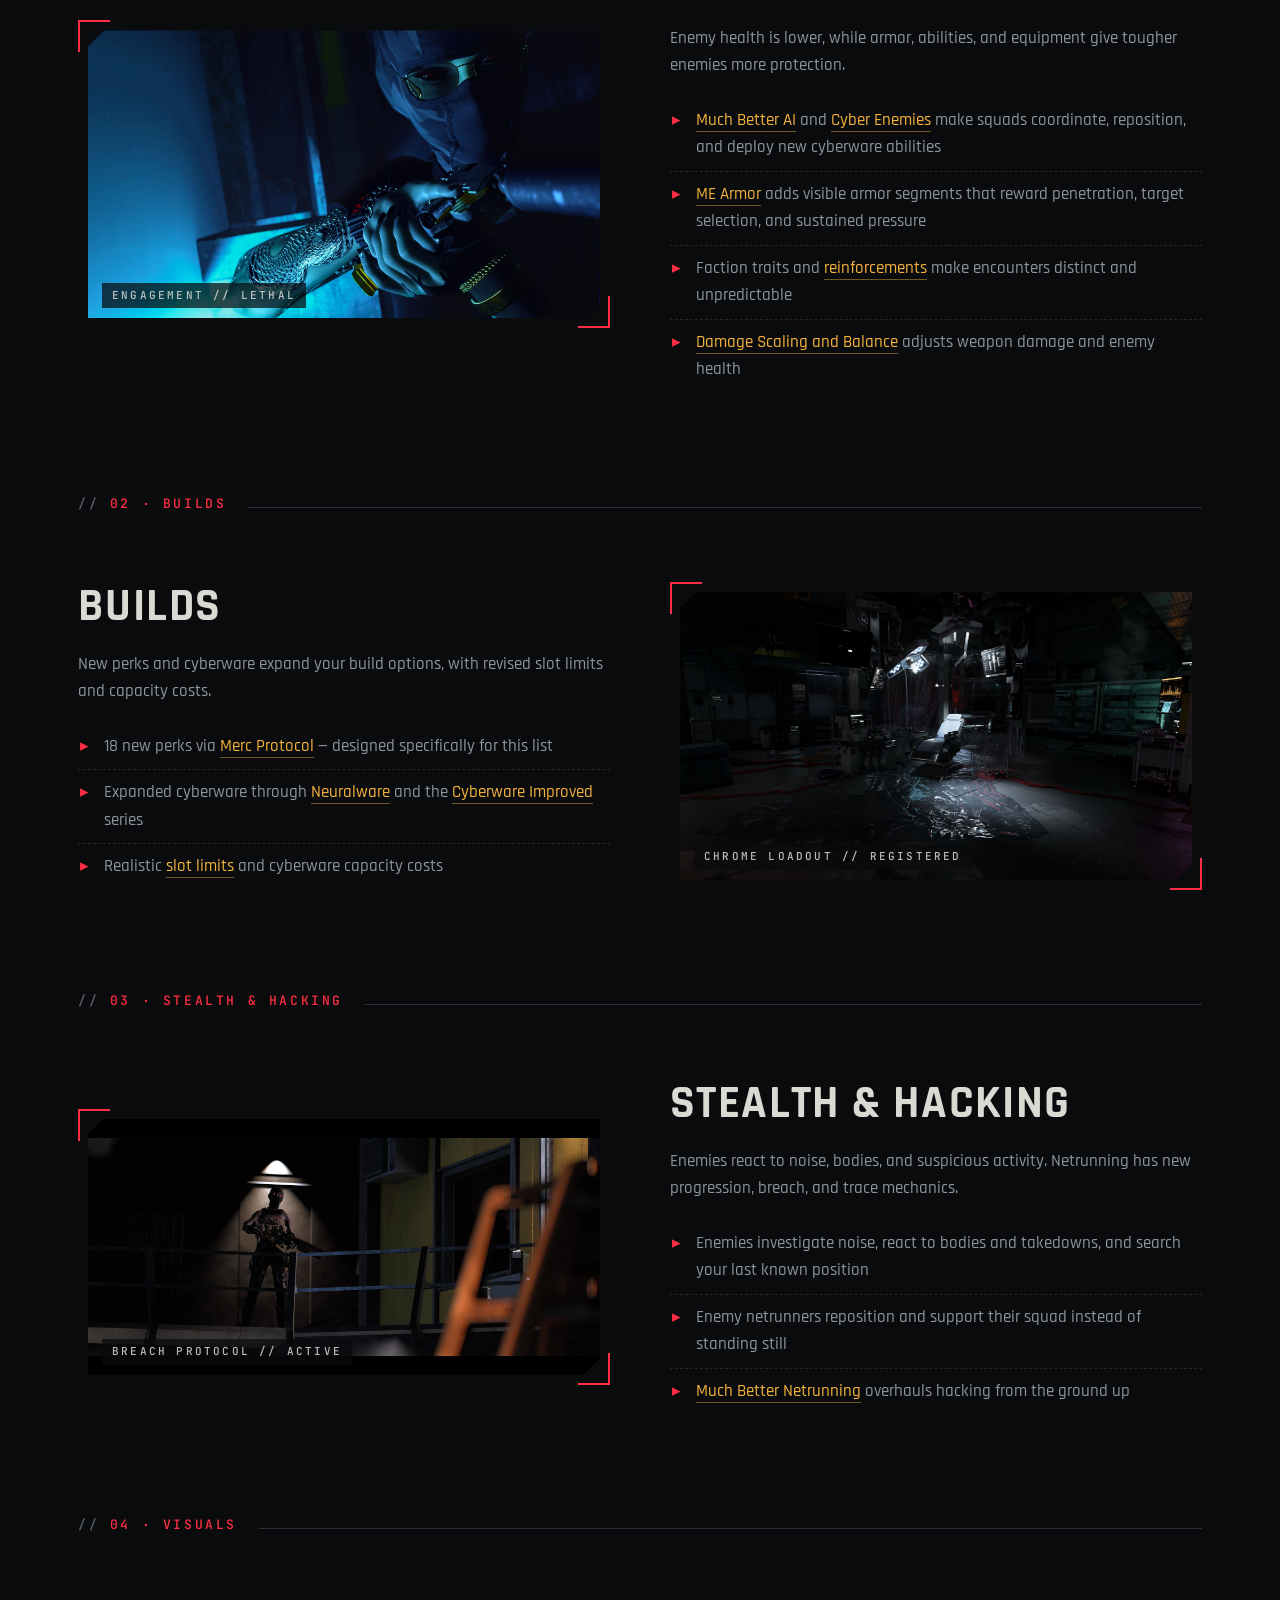
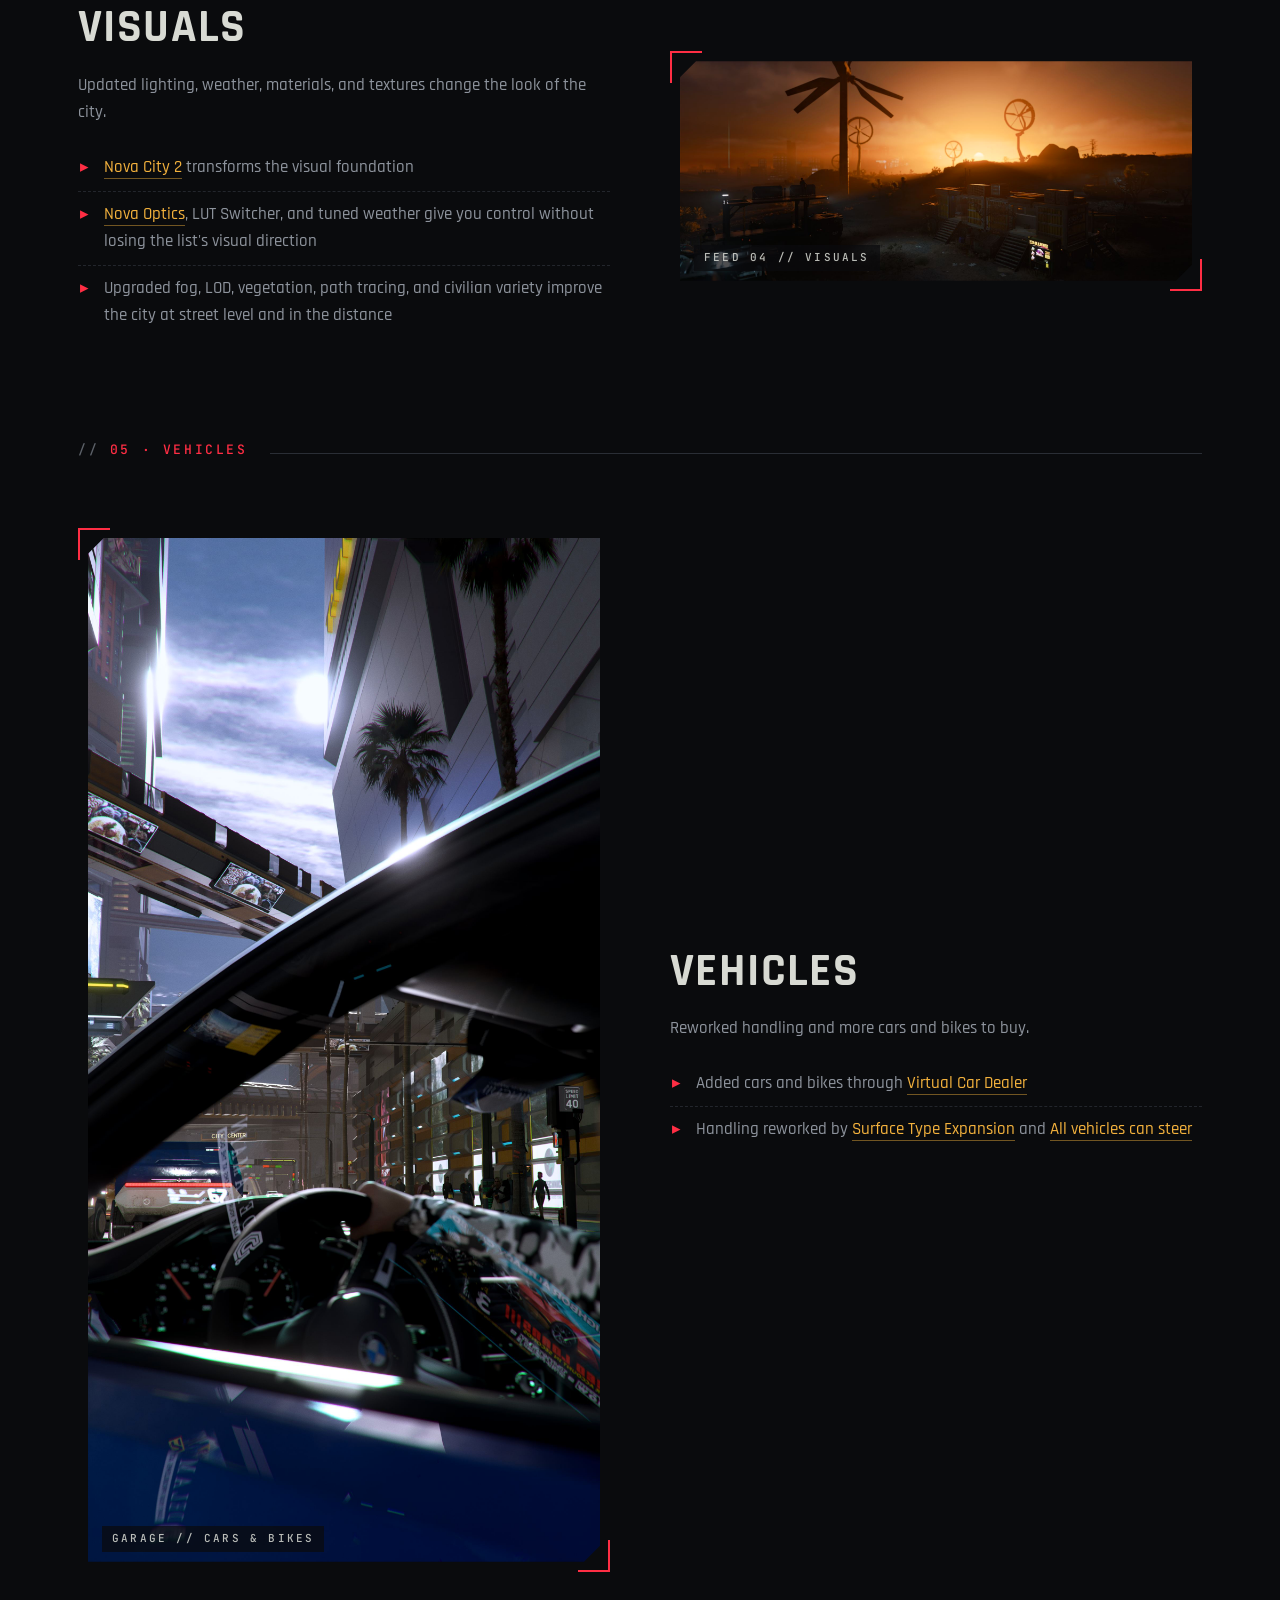
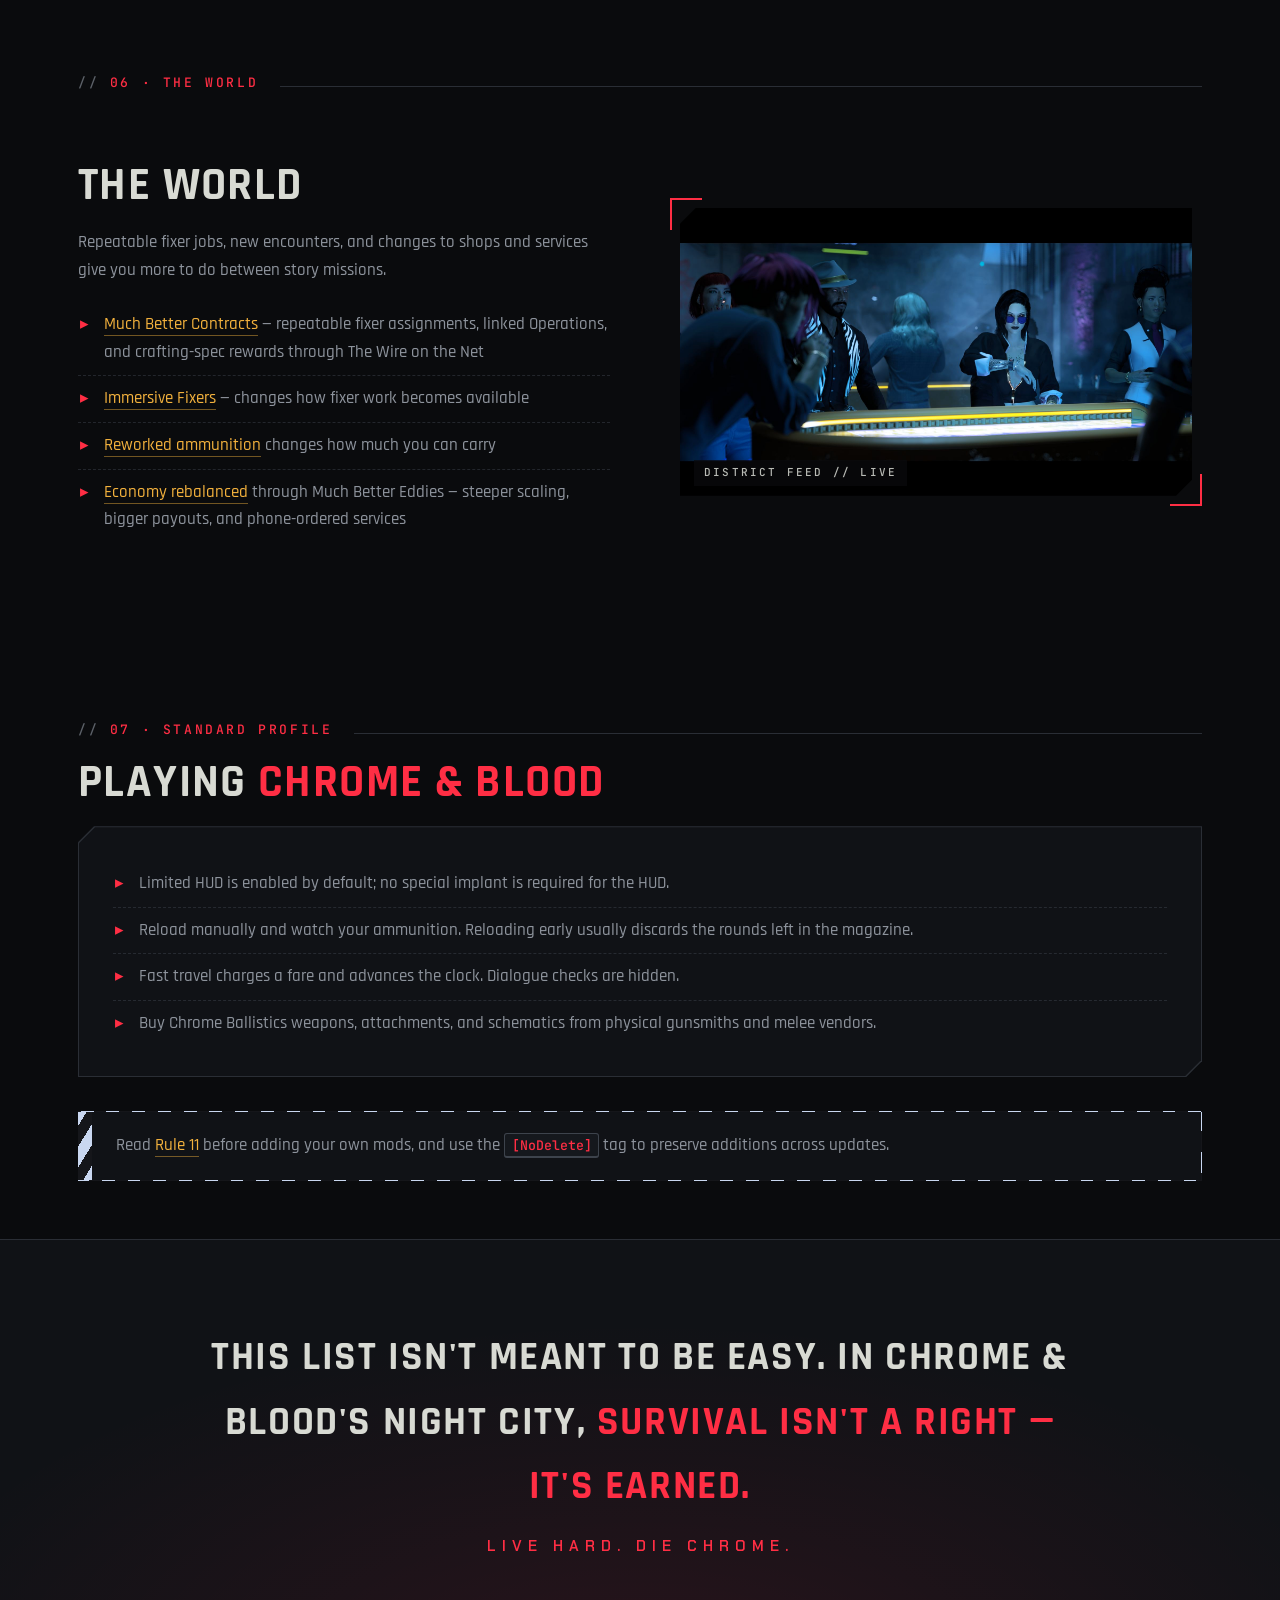
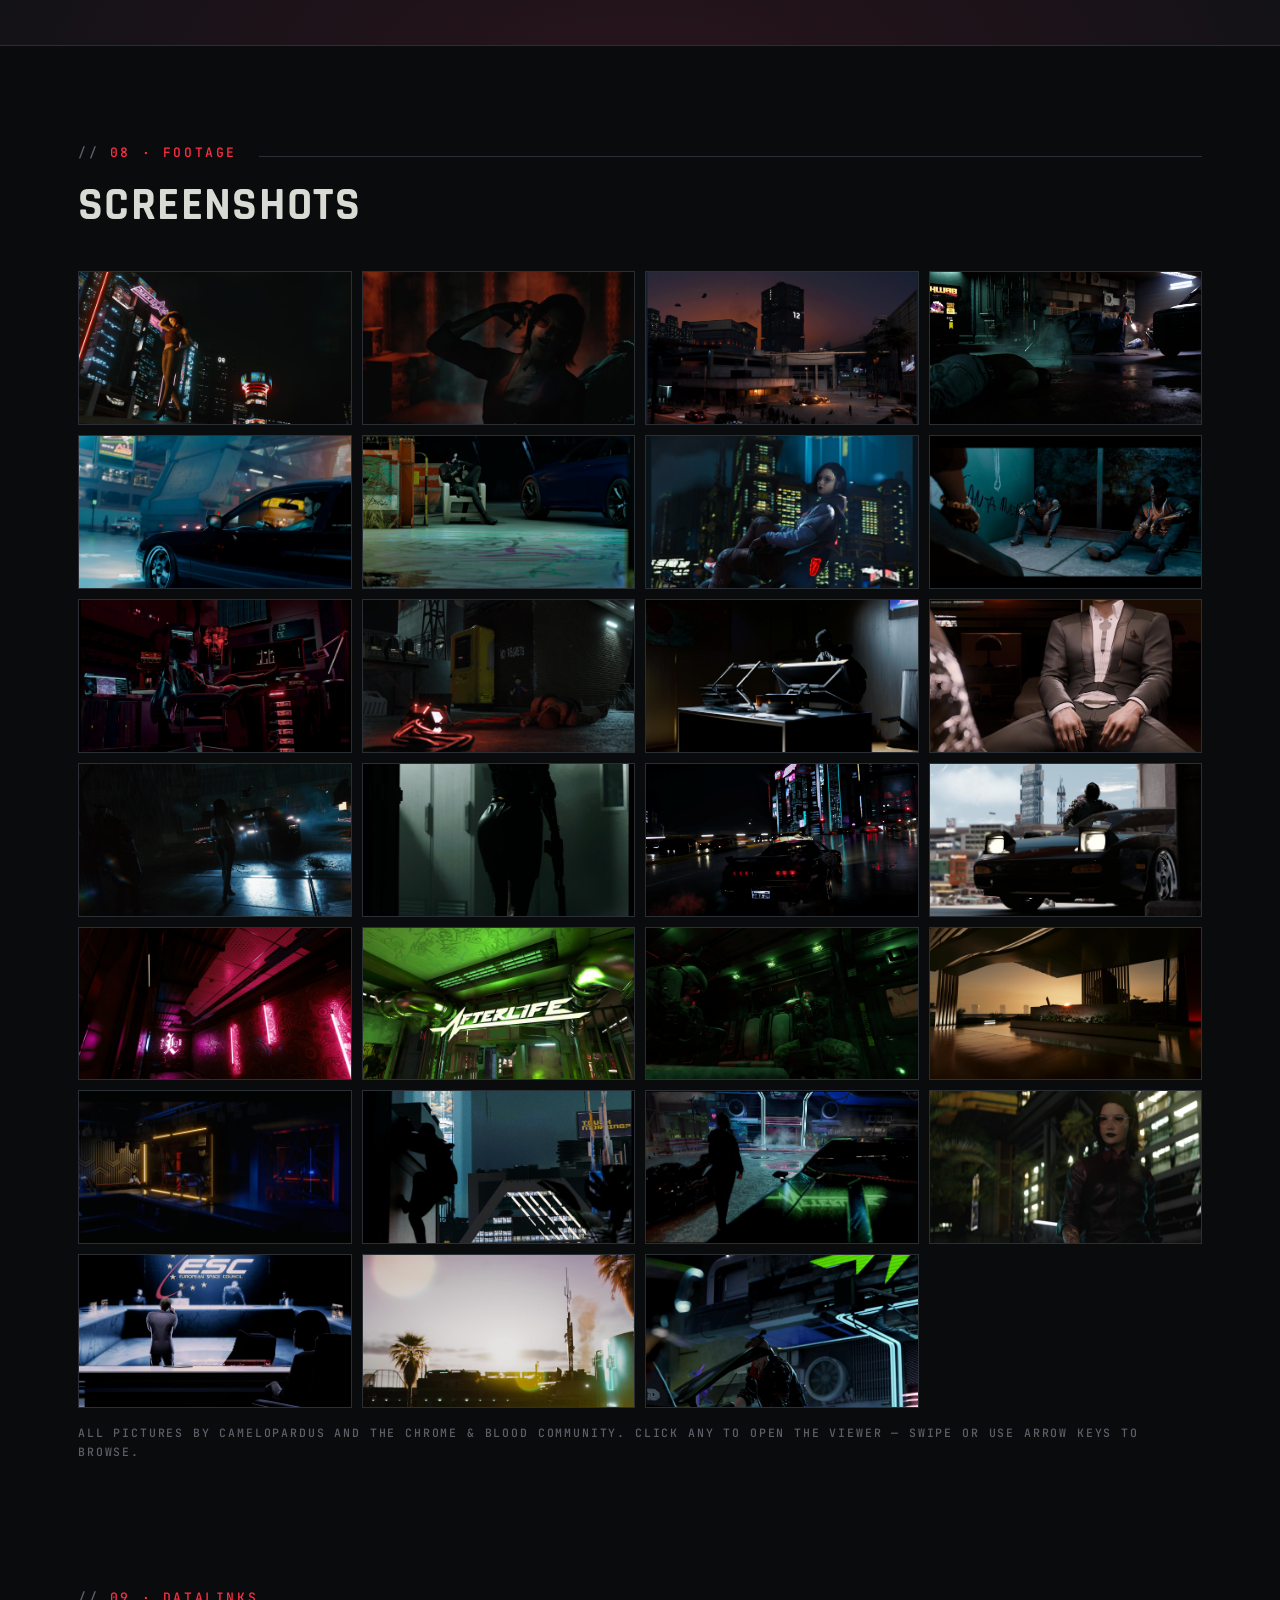
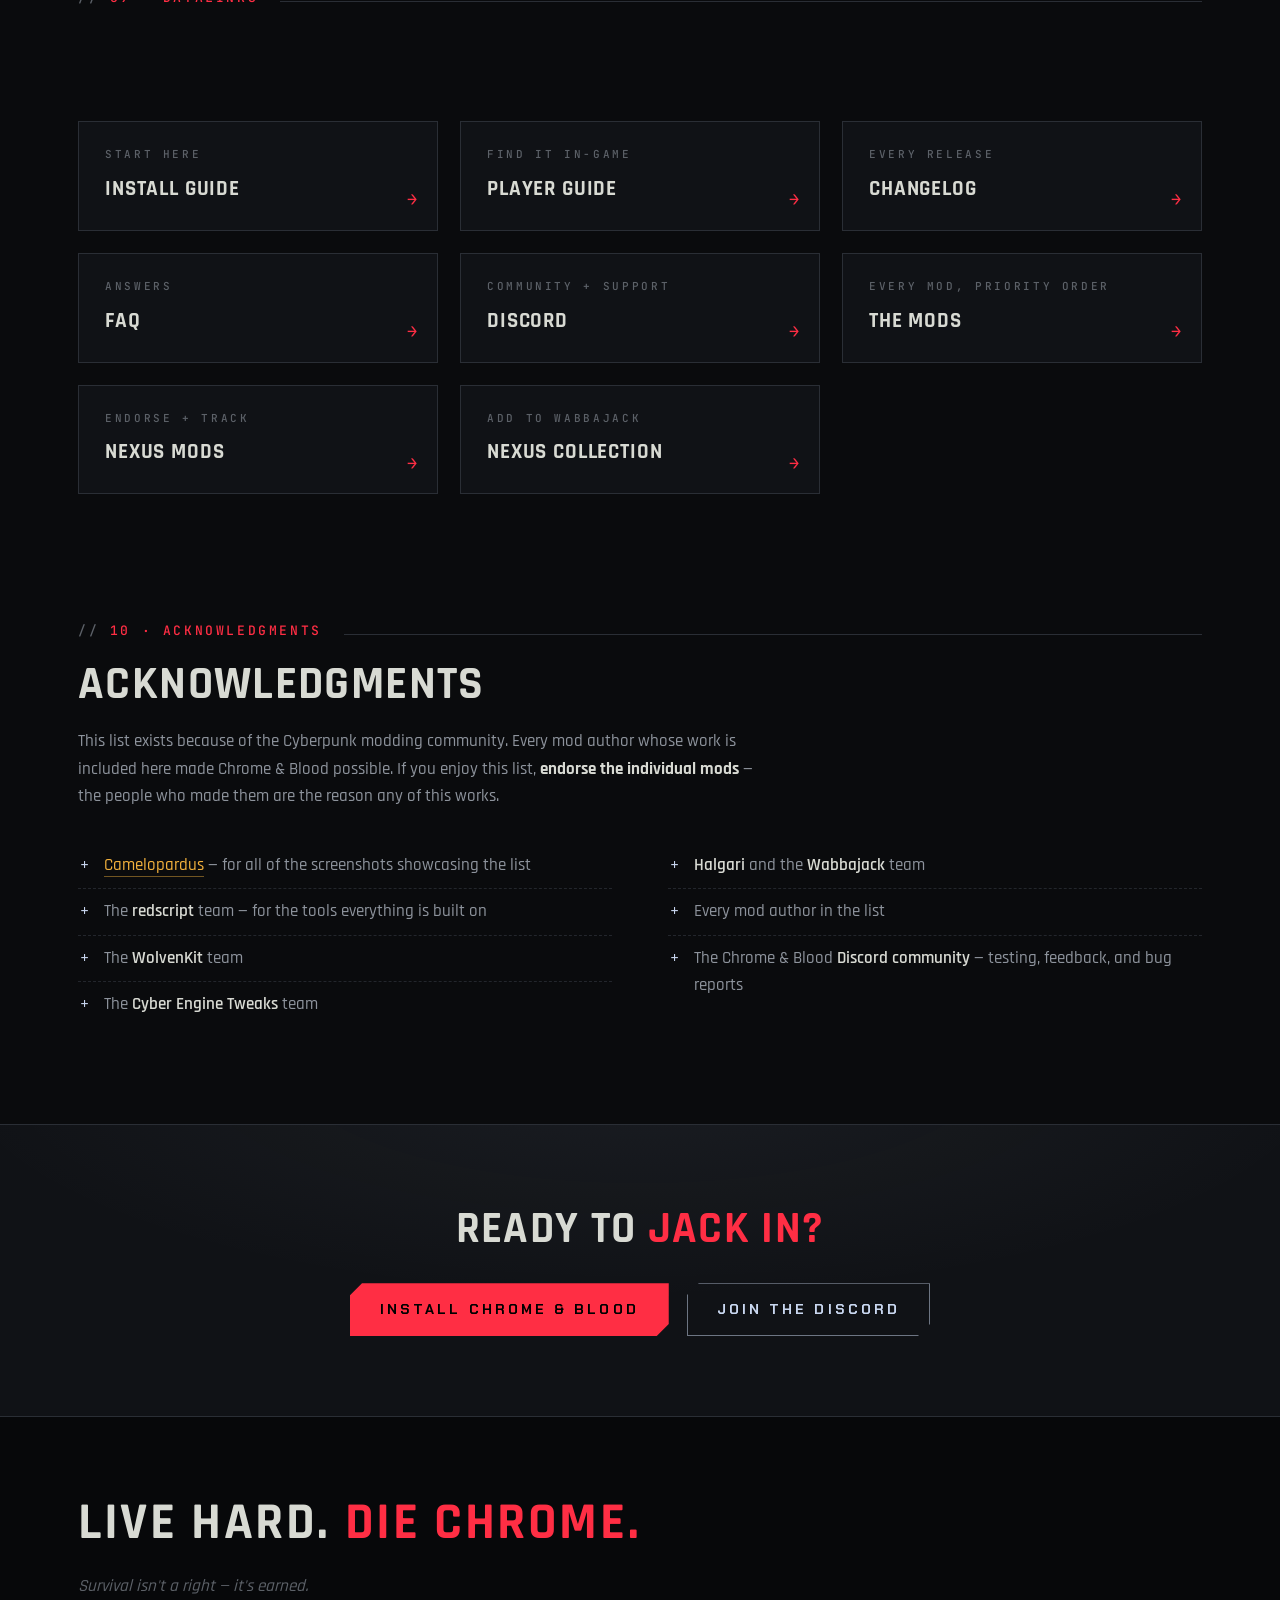
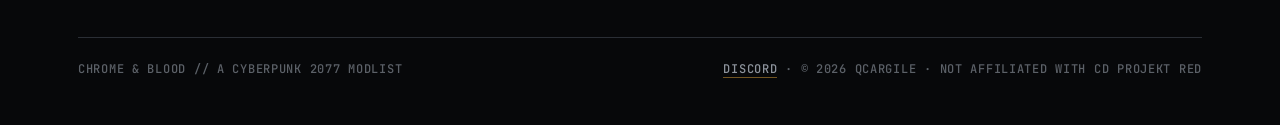
==== commit 0cde05a1: "Serve the updated 5.2 changelog" ====
--- a/docs/index.html
+++ b/docs/index.html
@@ -316,7 +316,7 @@
     document.querySelector(".hero-bg").style.backgroundImage = "url('assets/img/" + pick + "')";
   }
 
-  fetch("https://raw.githubusercontent.com/qcargile/Chrome-Blood/9dbd1b228a49fd410d3531015b001533a23db481/changelog.md")
+  fetch("https://raw.githubusercontent.com/qcargile/Chrome-Blood/cc16a91f61d5087dd38d261785d78b78981b17dd/changelog.md")
     .then(function (r) { return r.ok ? r.text() : Promise.reject(); })
     .then(function (md) {
       var m = md.match(/<summary>\s*(v[\d.]+(?:\s+[^<\n–-]+?)?)\s*[–-]\s*([^<\n]+?)\s*<\/summary>/);
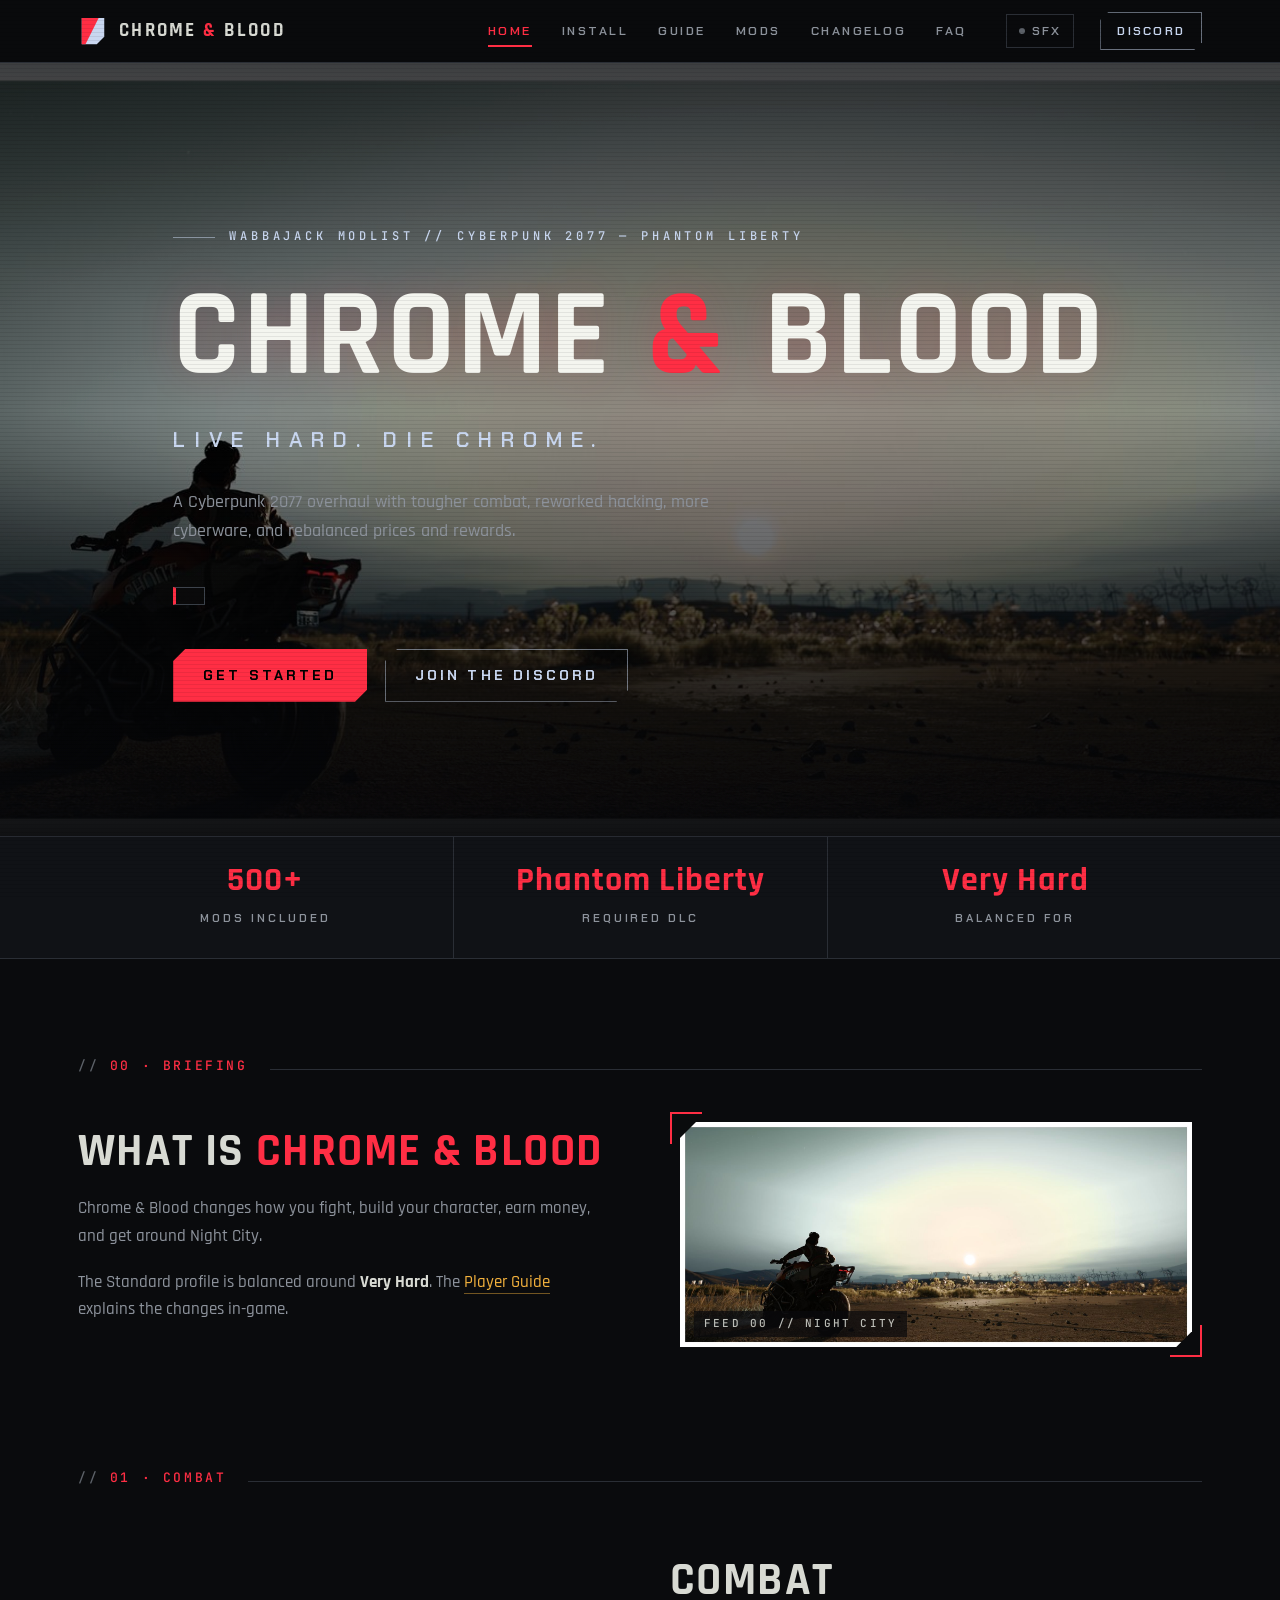
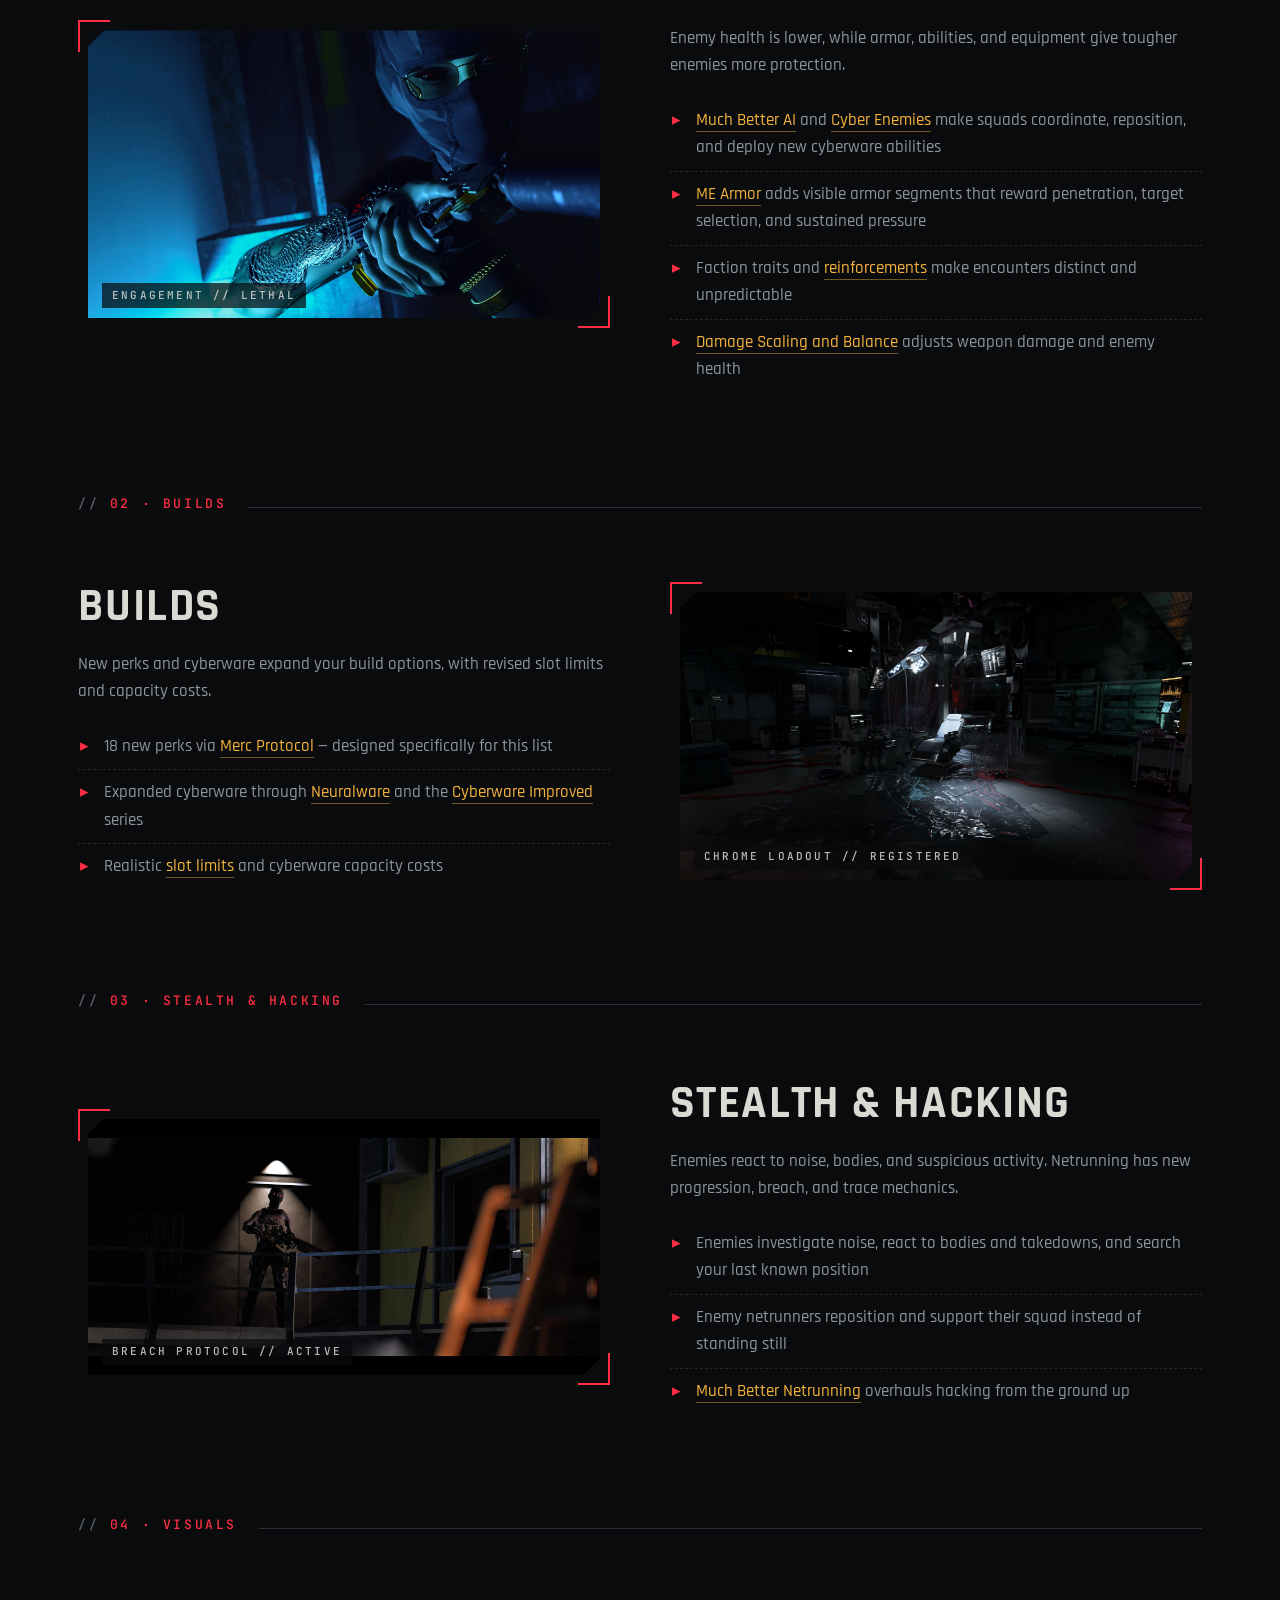
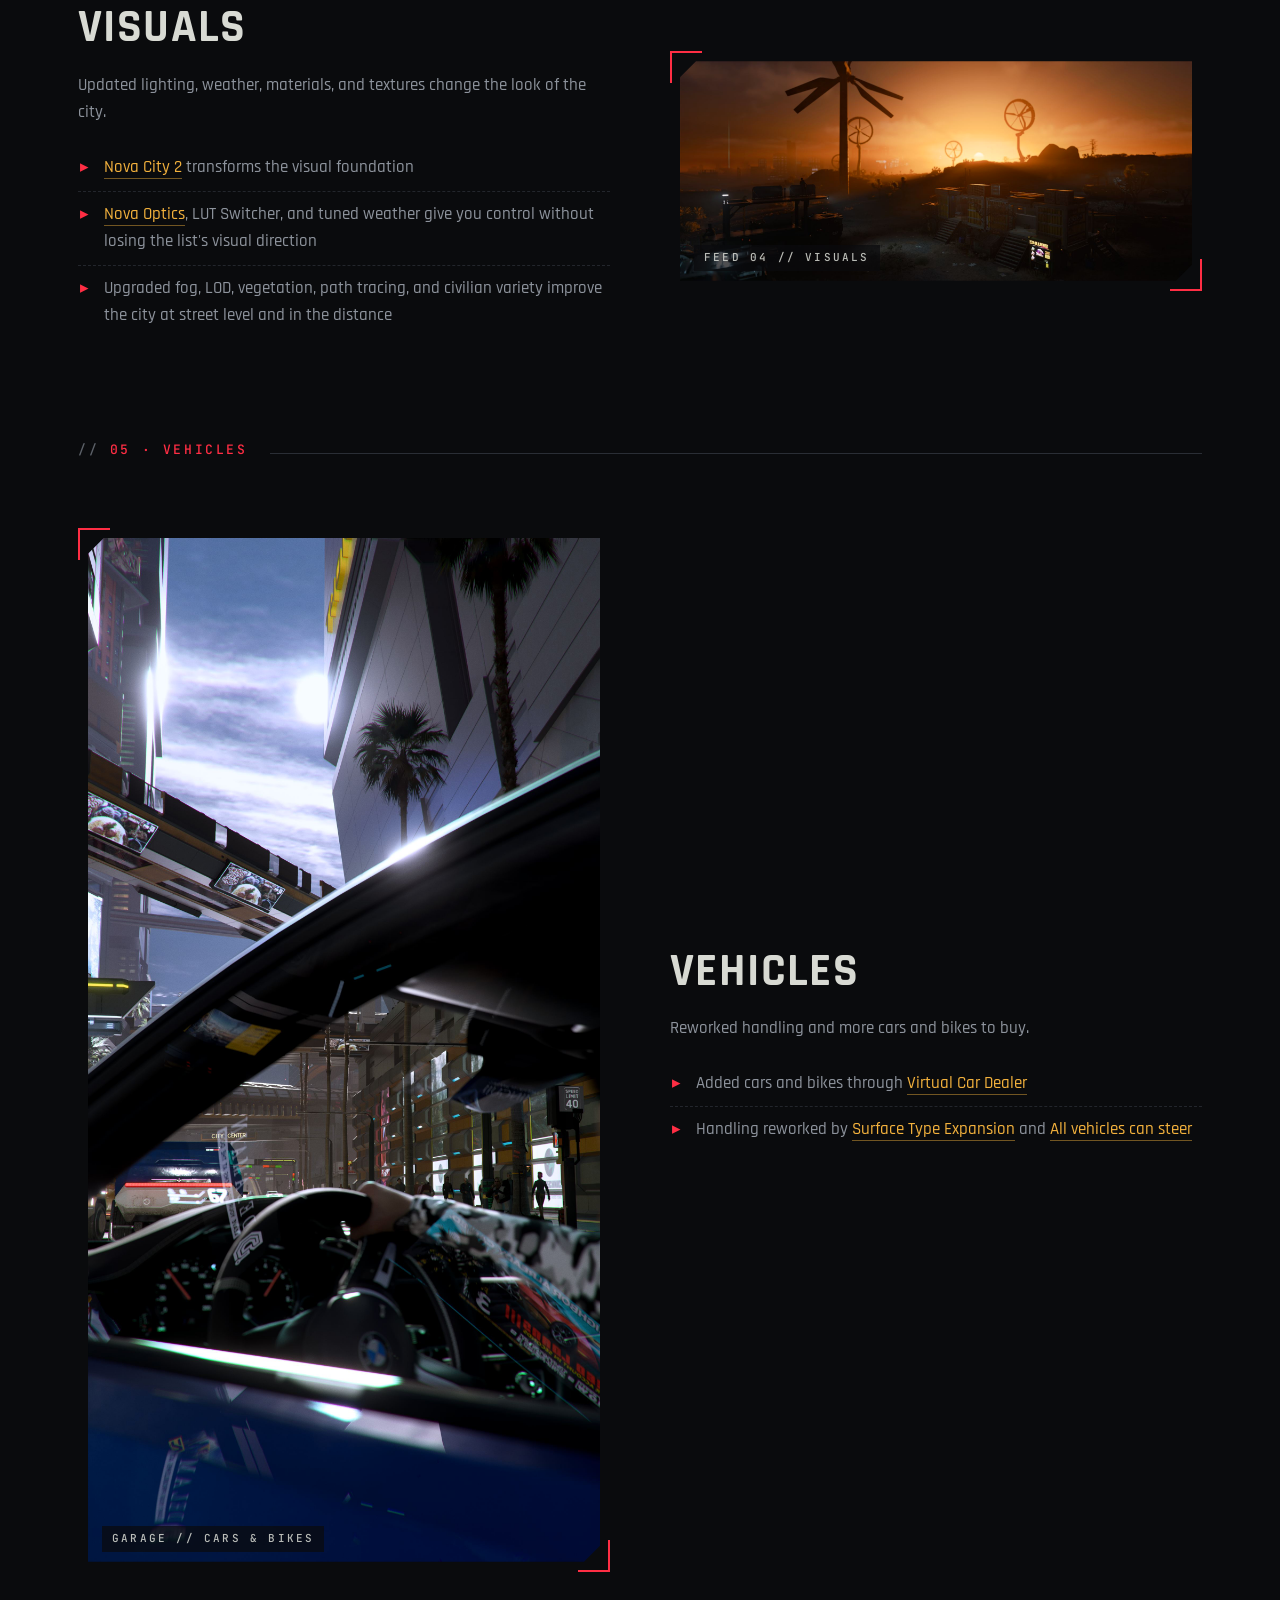
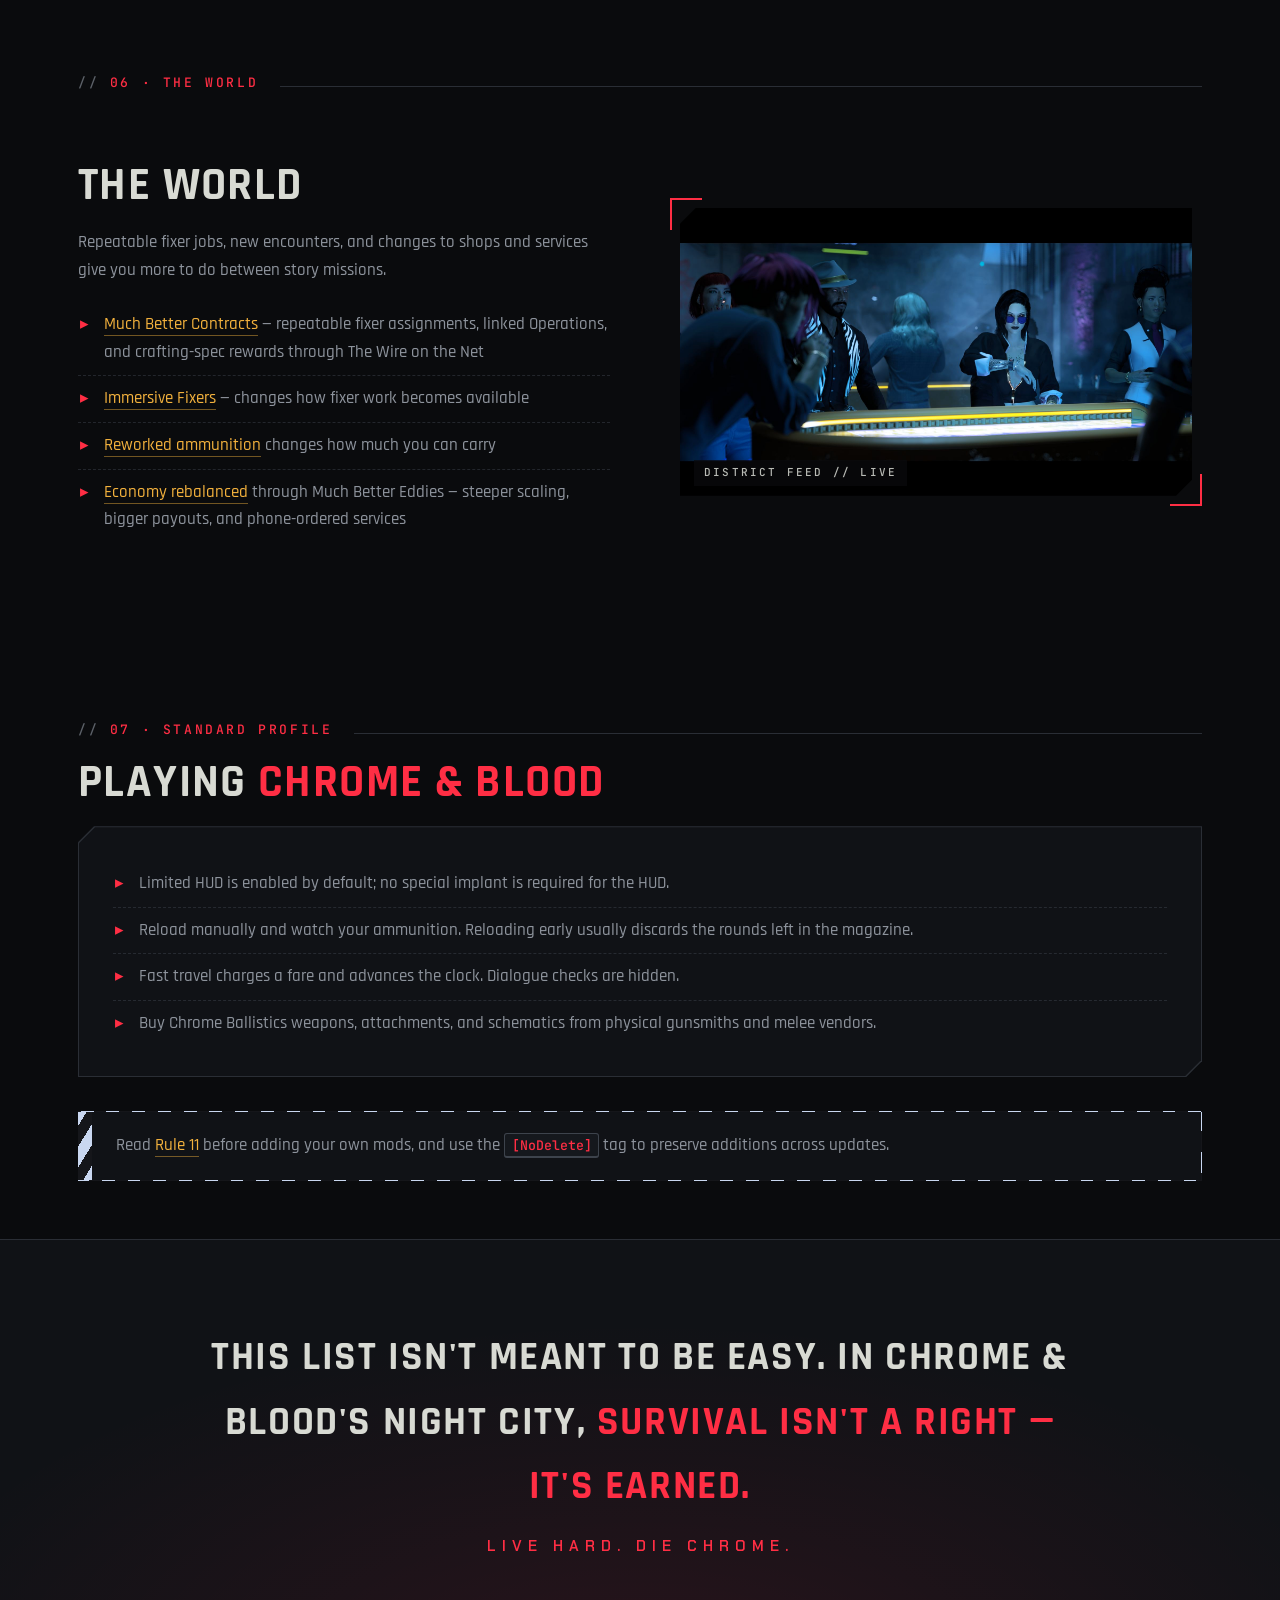
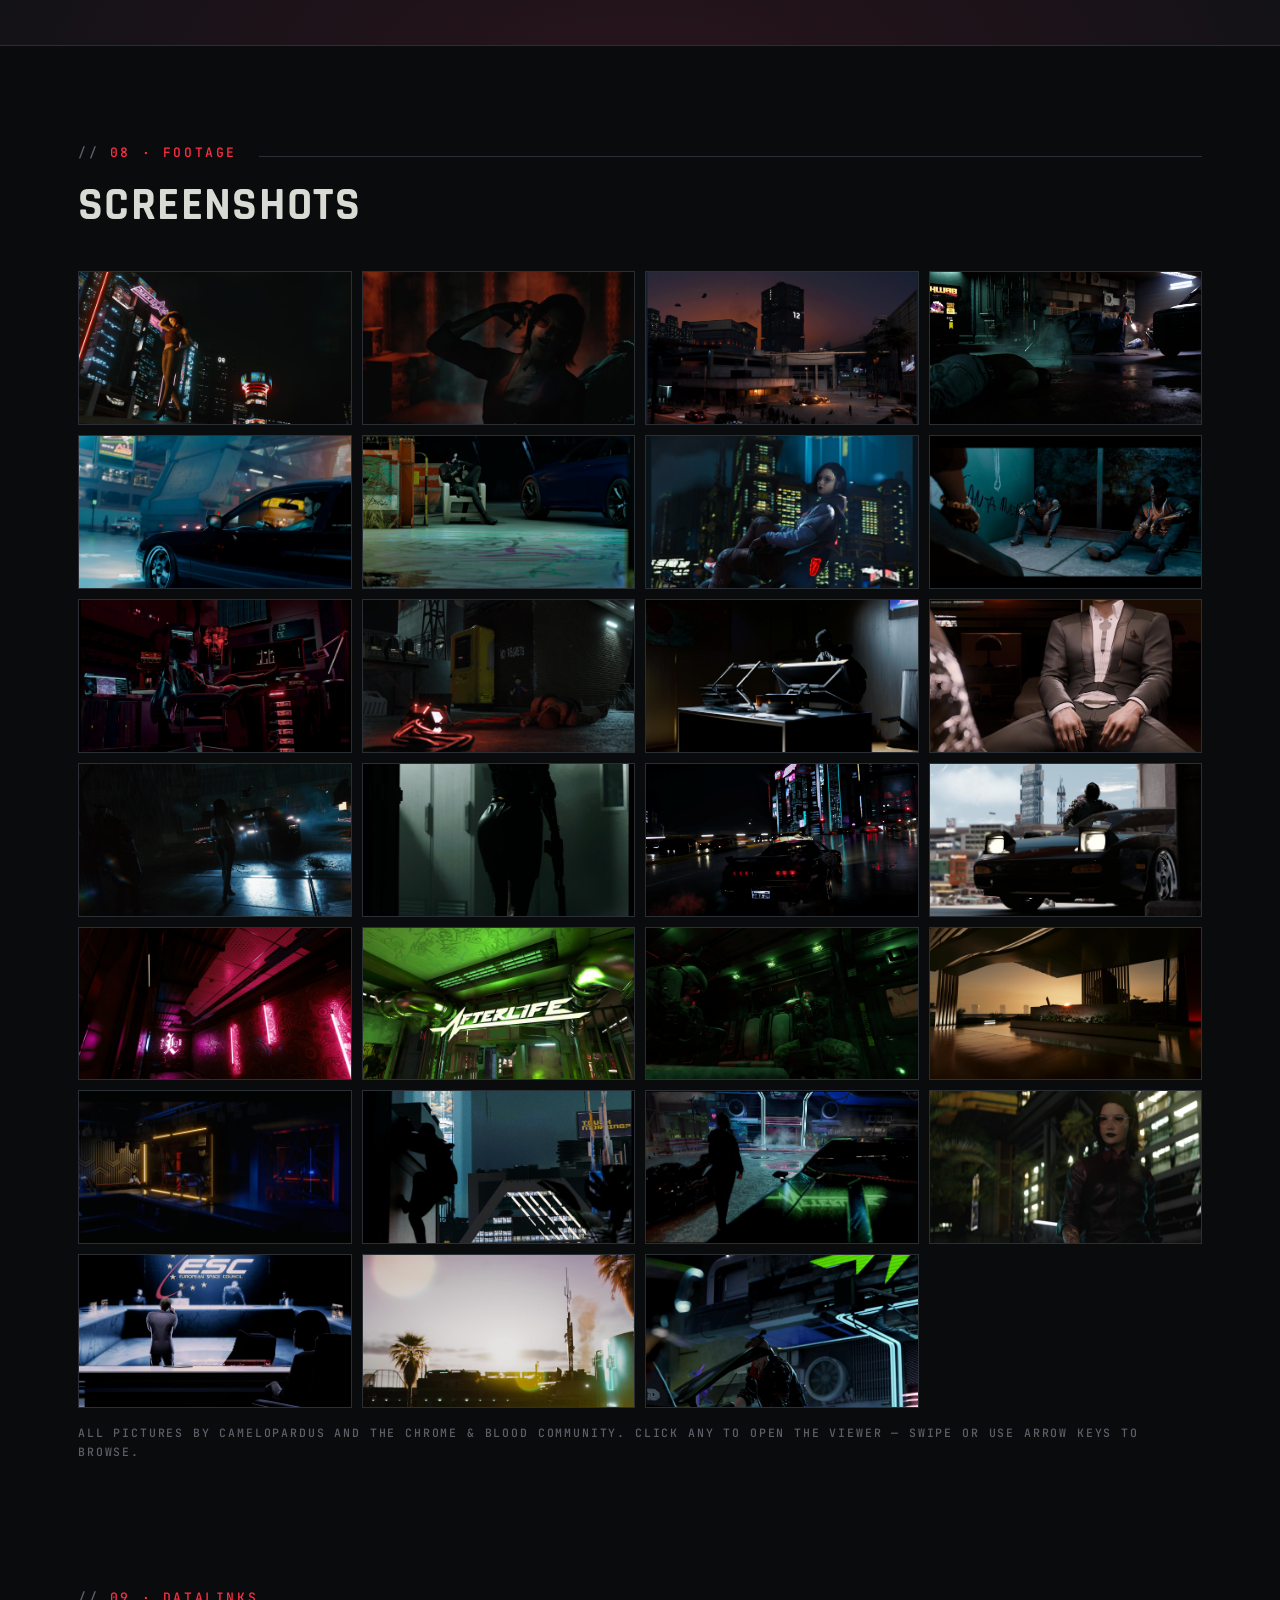
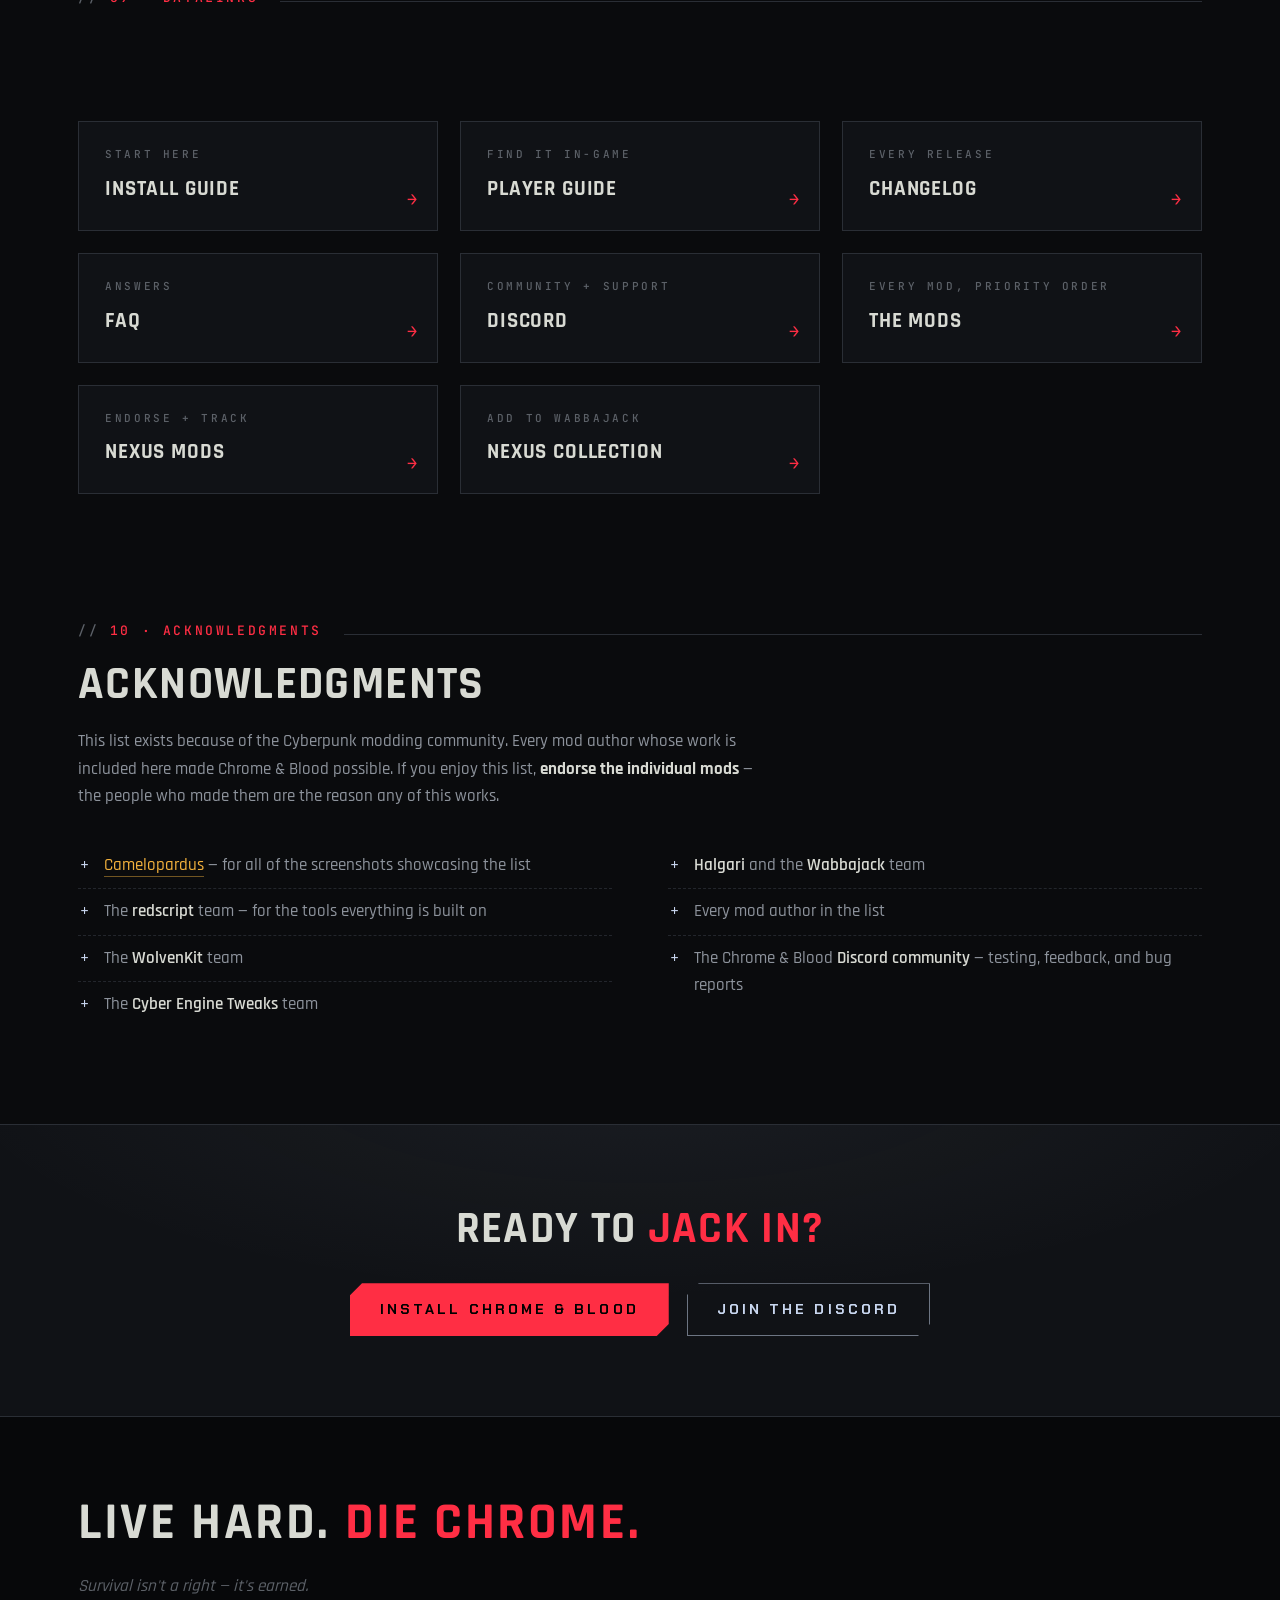
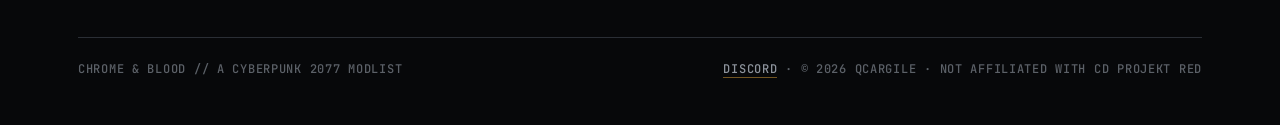
==== commit d3619b12: "Point the site to the corrected changelog" ====
--- a/docs/index.html
+++ b/docs/index.html
@@ -316,7 +316,7 @@
     document.querySelector(".hero-bg").style.backgroundImage = "url('assets/img/" + pick + "')";
   }
 
-  fetch("https://raw.githubusercontent.com/qcargile/Chrome-Blood/cc16a91f61d5087dd38d261785d78b78981b17dd/changelog.md")
+  fetch("https://raw.githubusercontent.com/qcargile/Chrome-Blood/e949a2b1f21cc99e93aff3c9167e16e5cbd871f3/changelog.md")
     .then(function (r) { return r.ok ? r.text() : Promise.reject(); })
     .then(function (md) {
       var m = md.match(/<summary>\s*(v[\d.]+(?:\s+[^<\n–-]+?)?)\s*[–-]\s*([^<\n]+?)\s*<\/summary>/);
